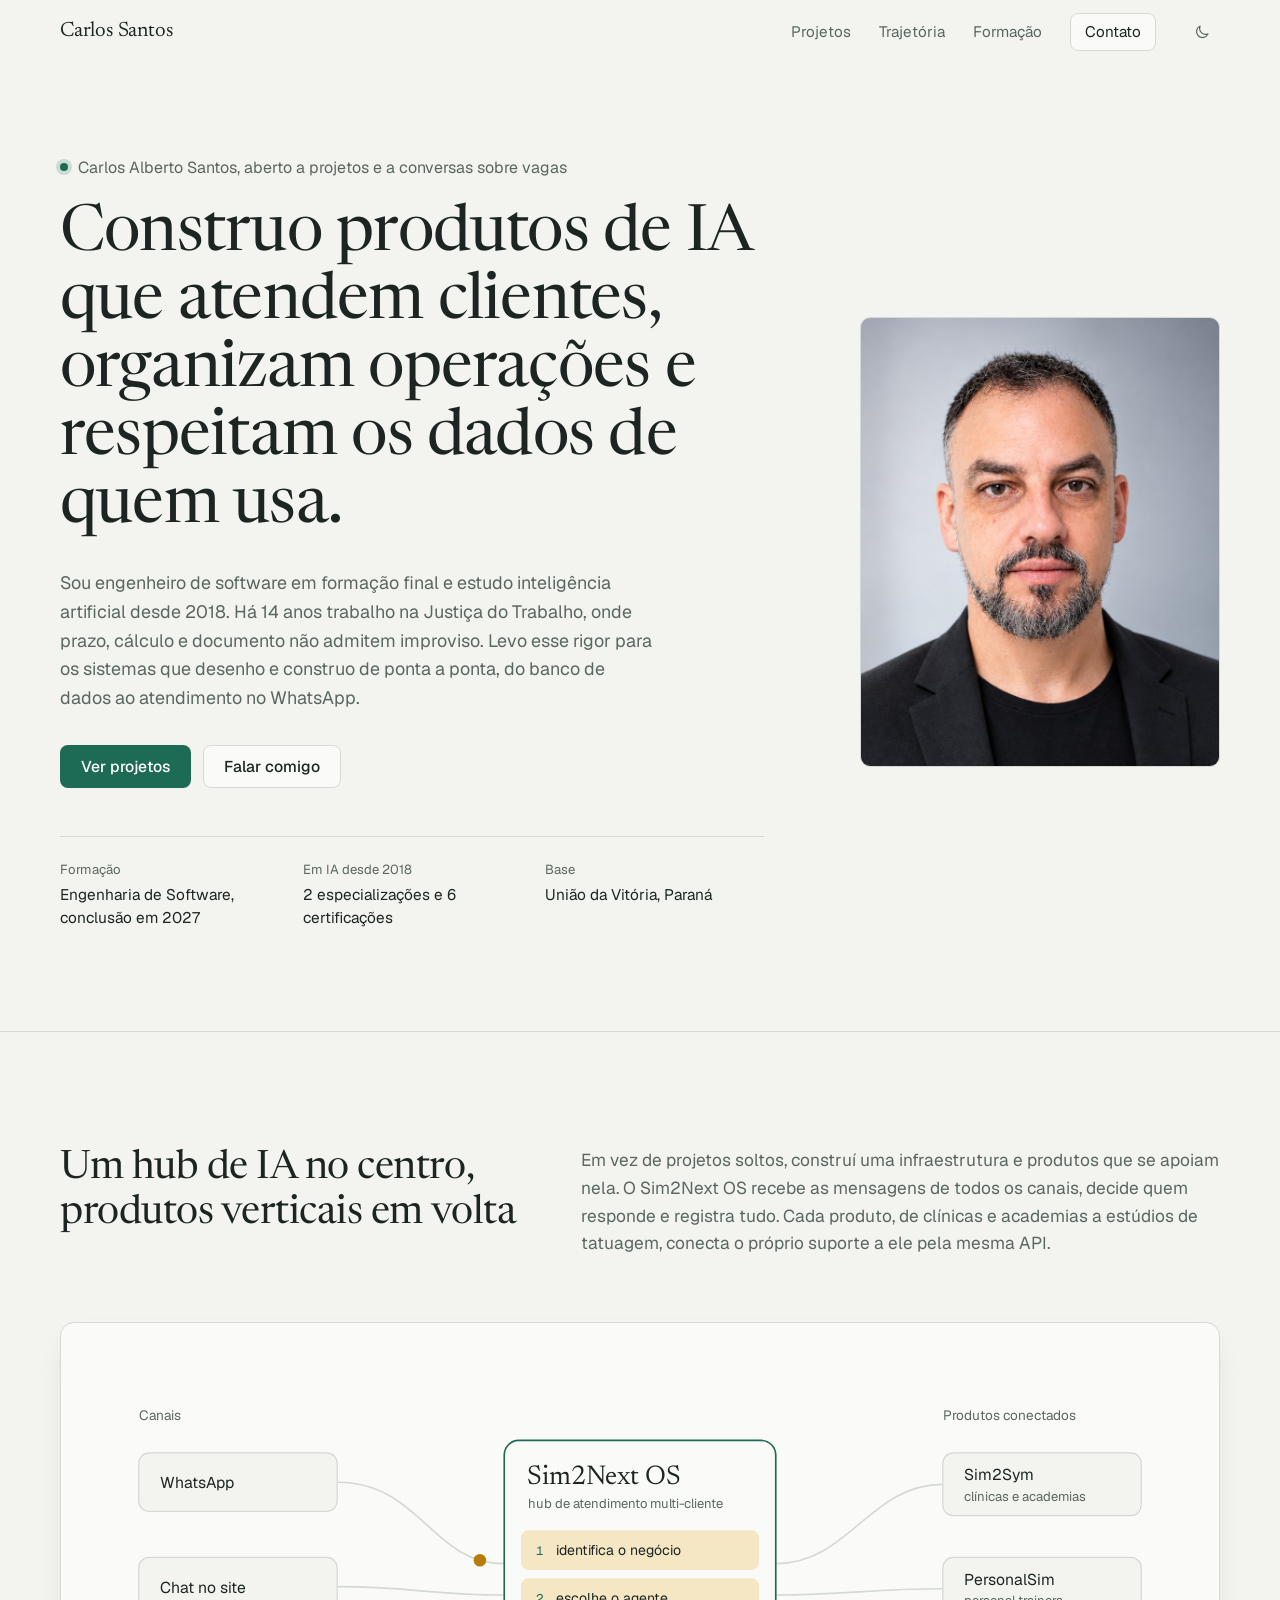
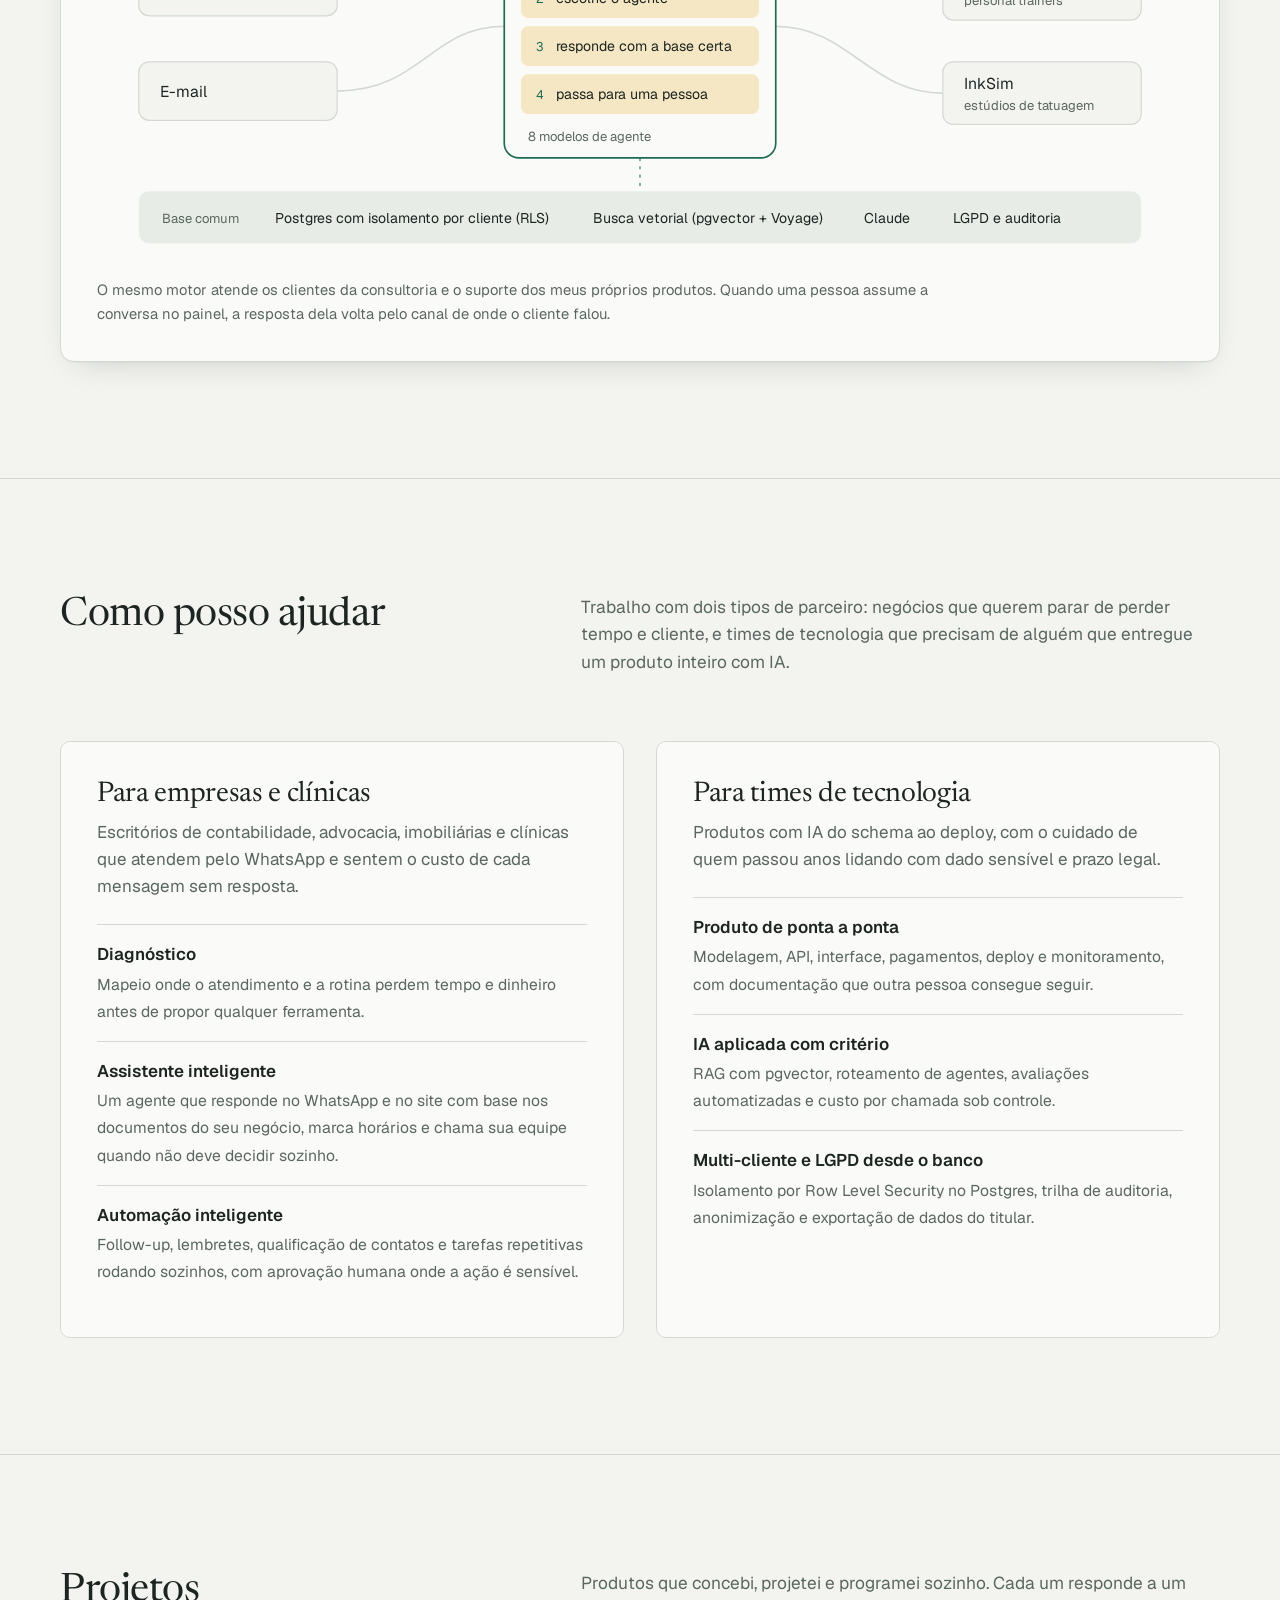
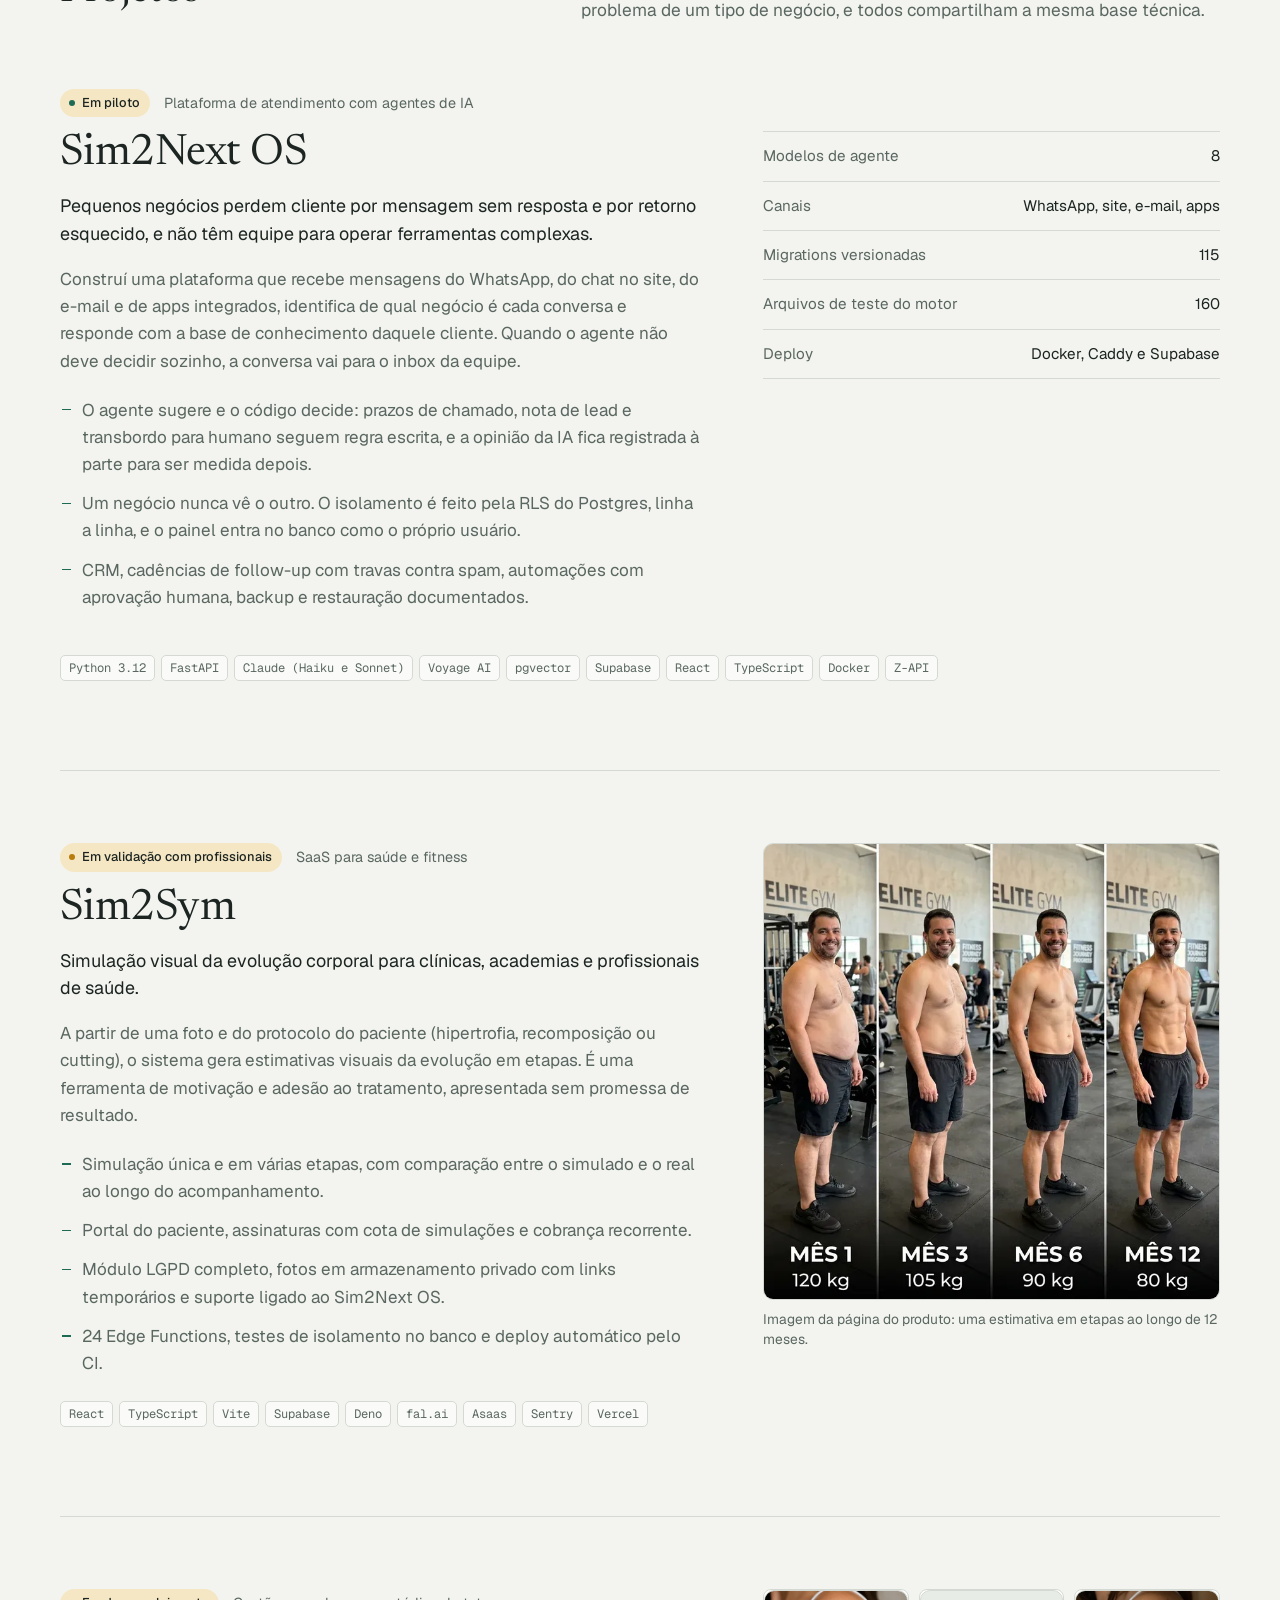
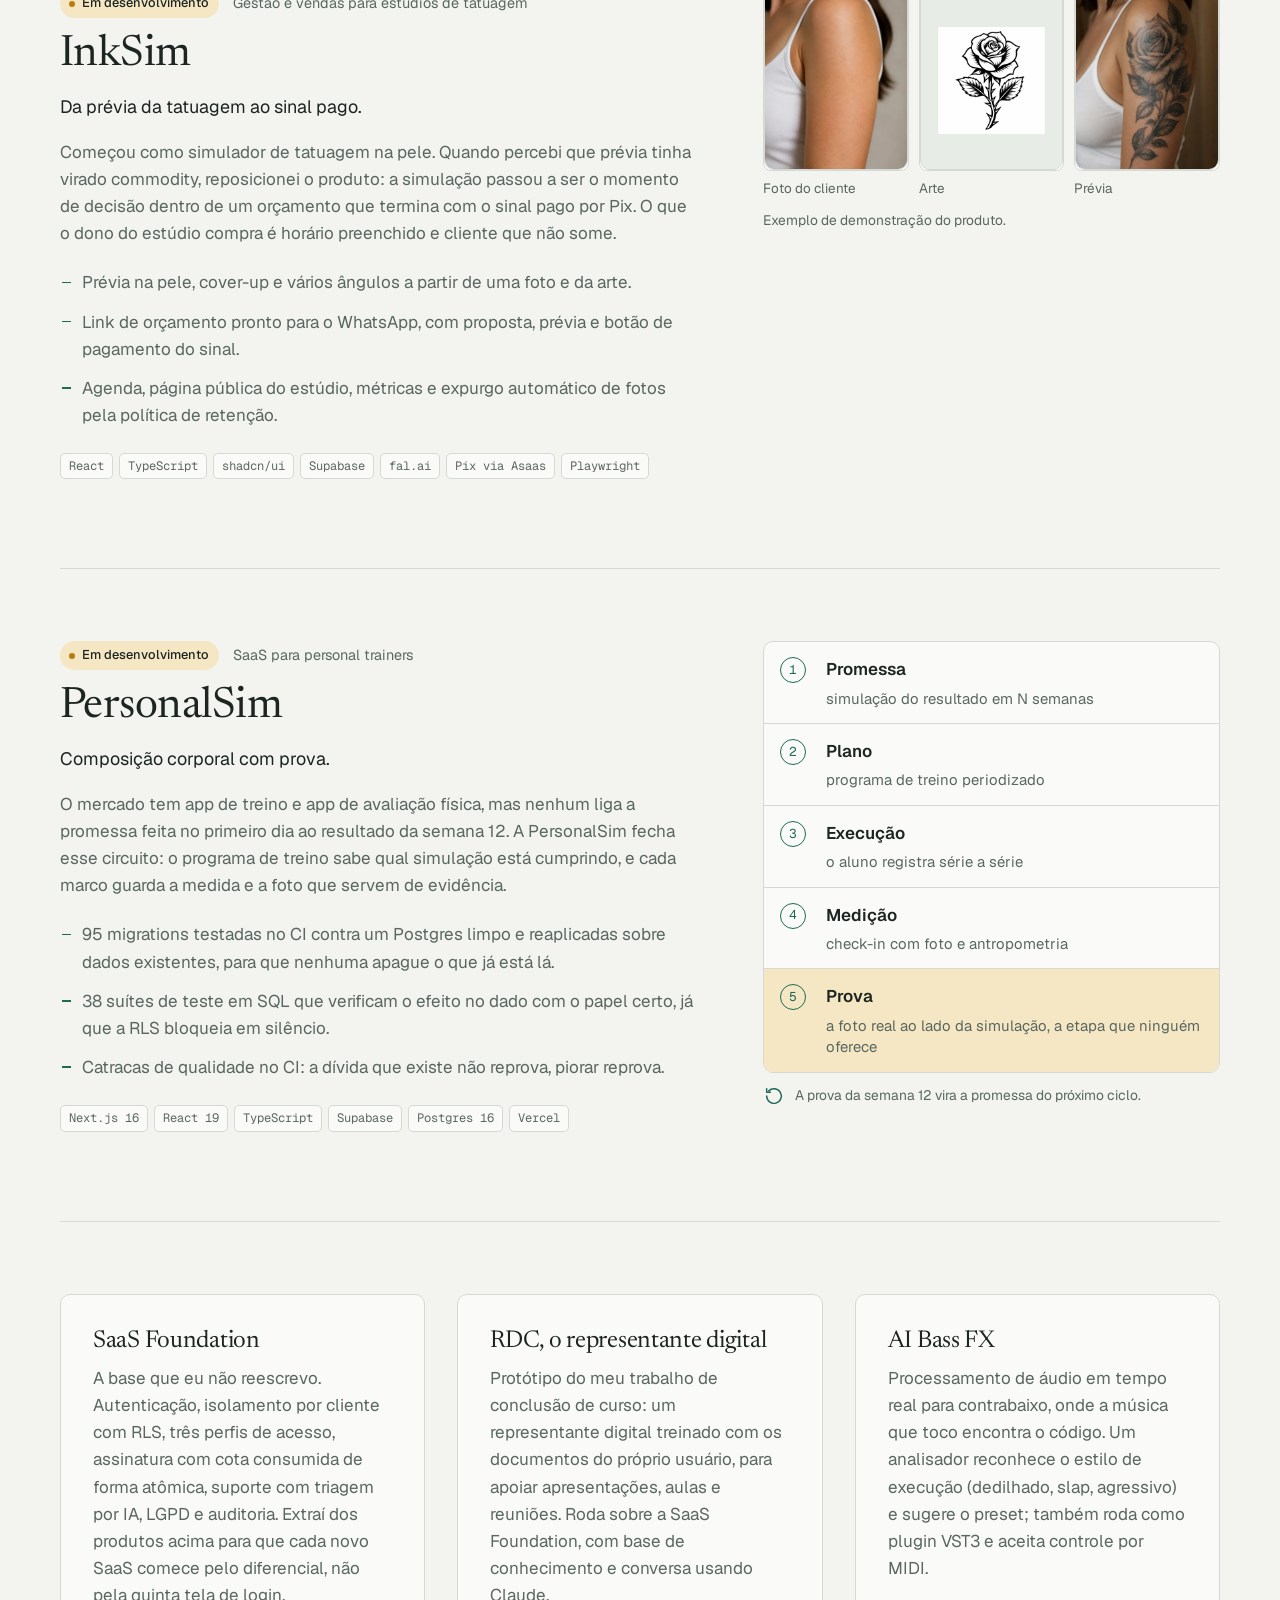
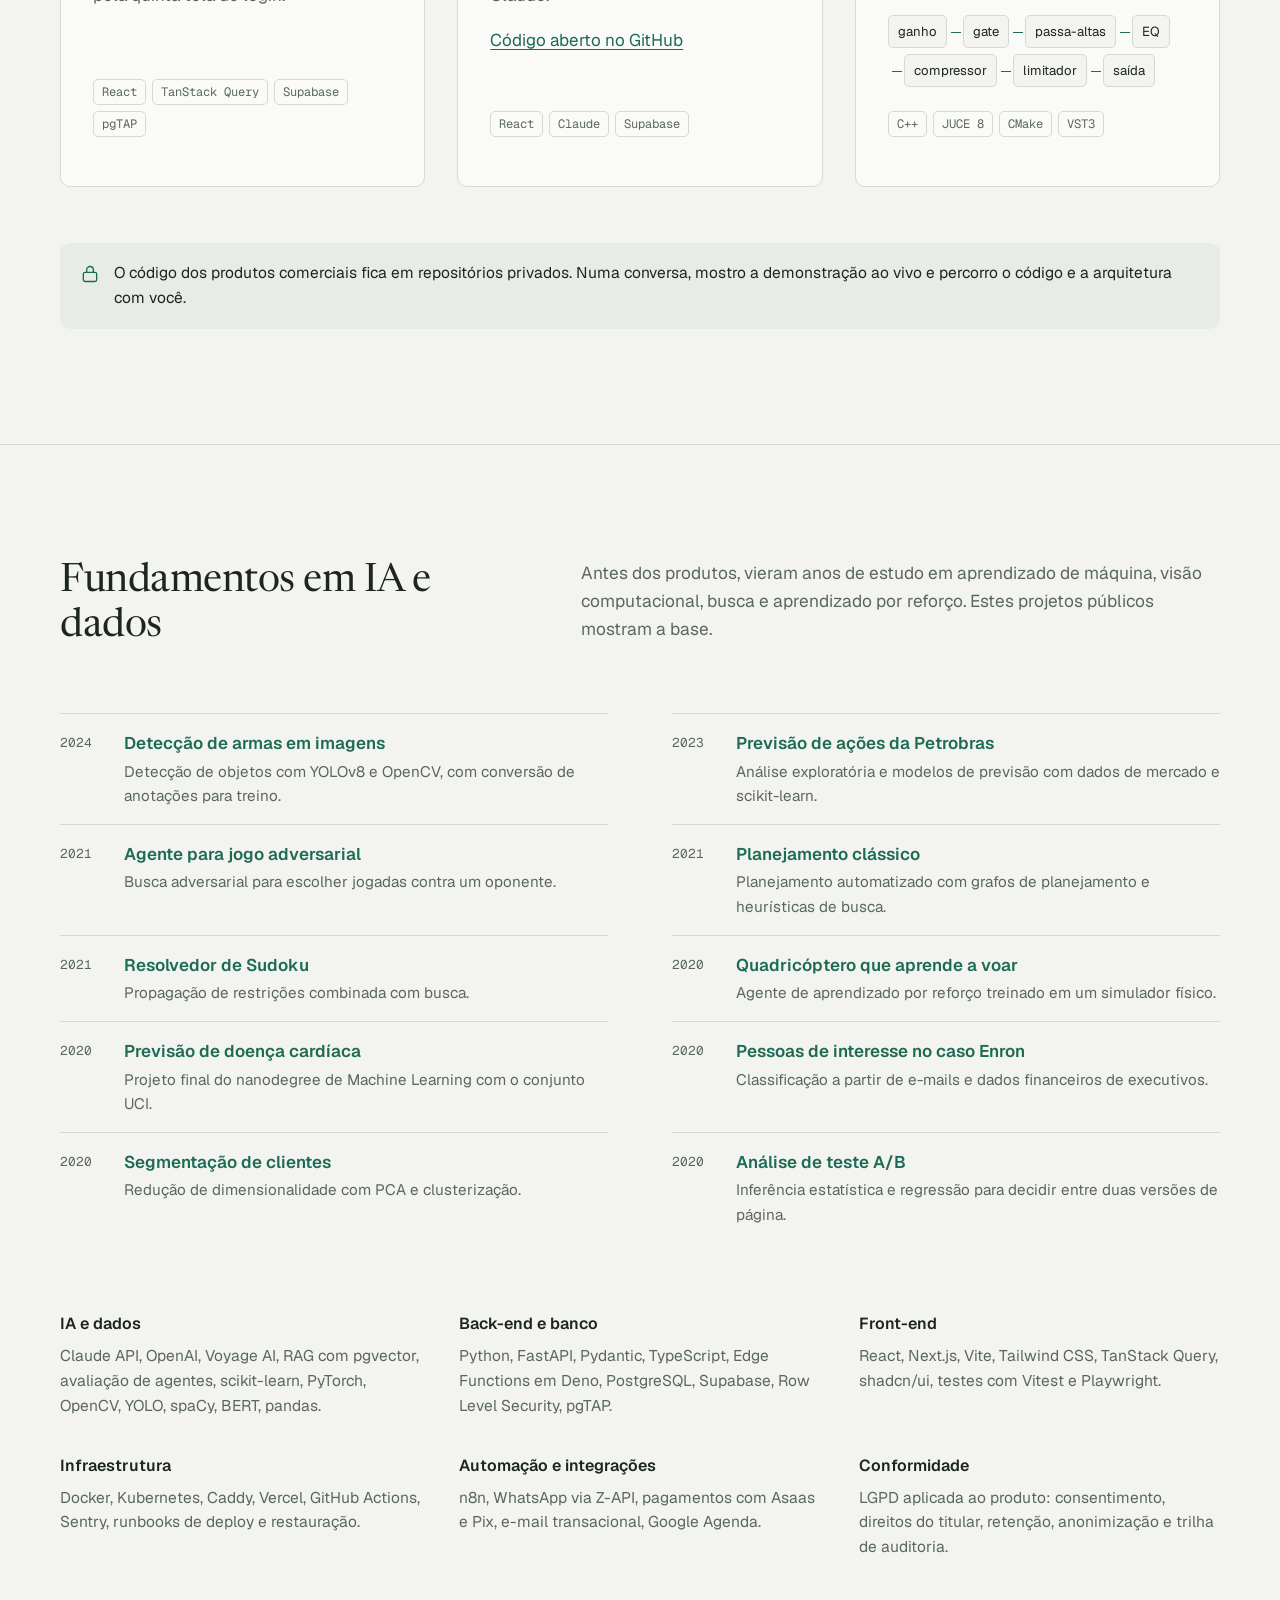
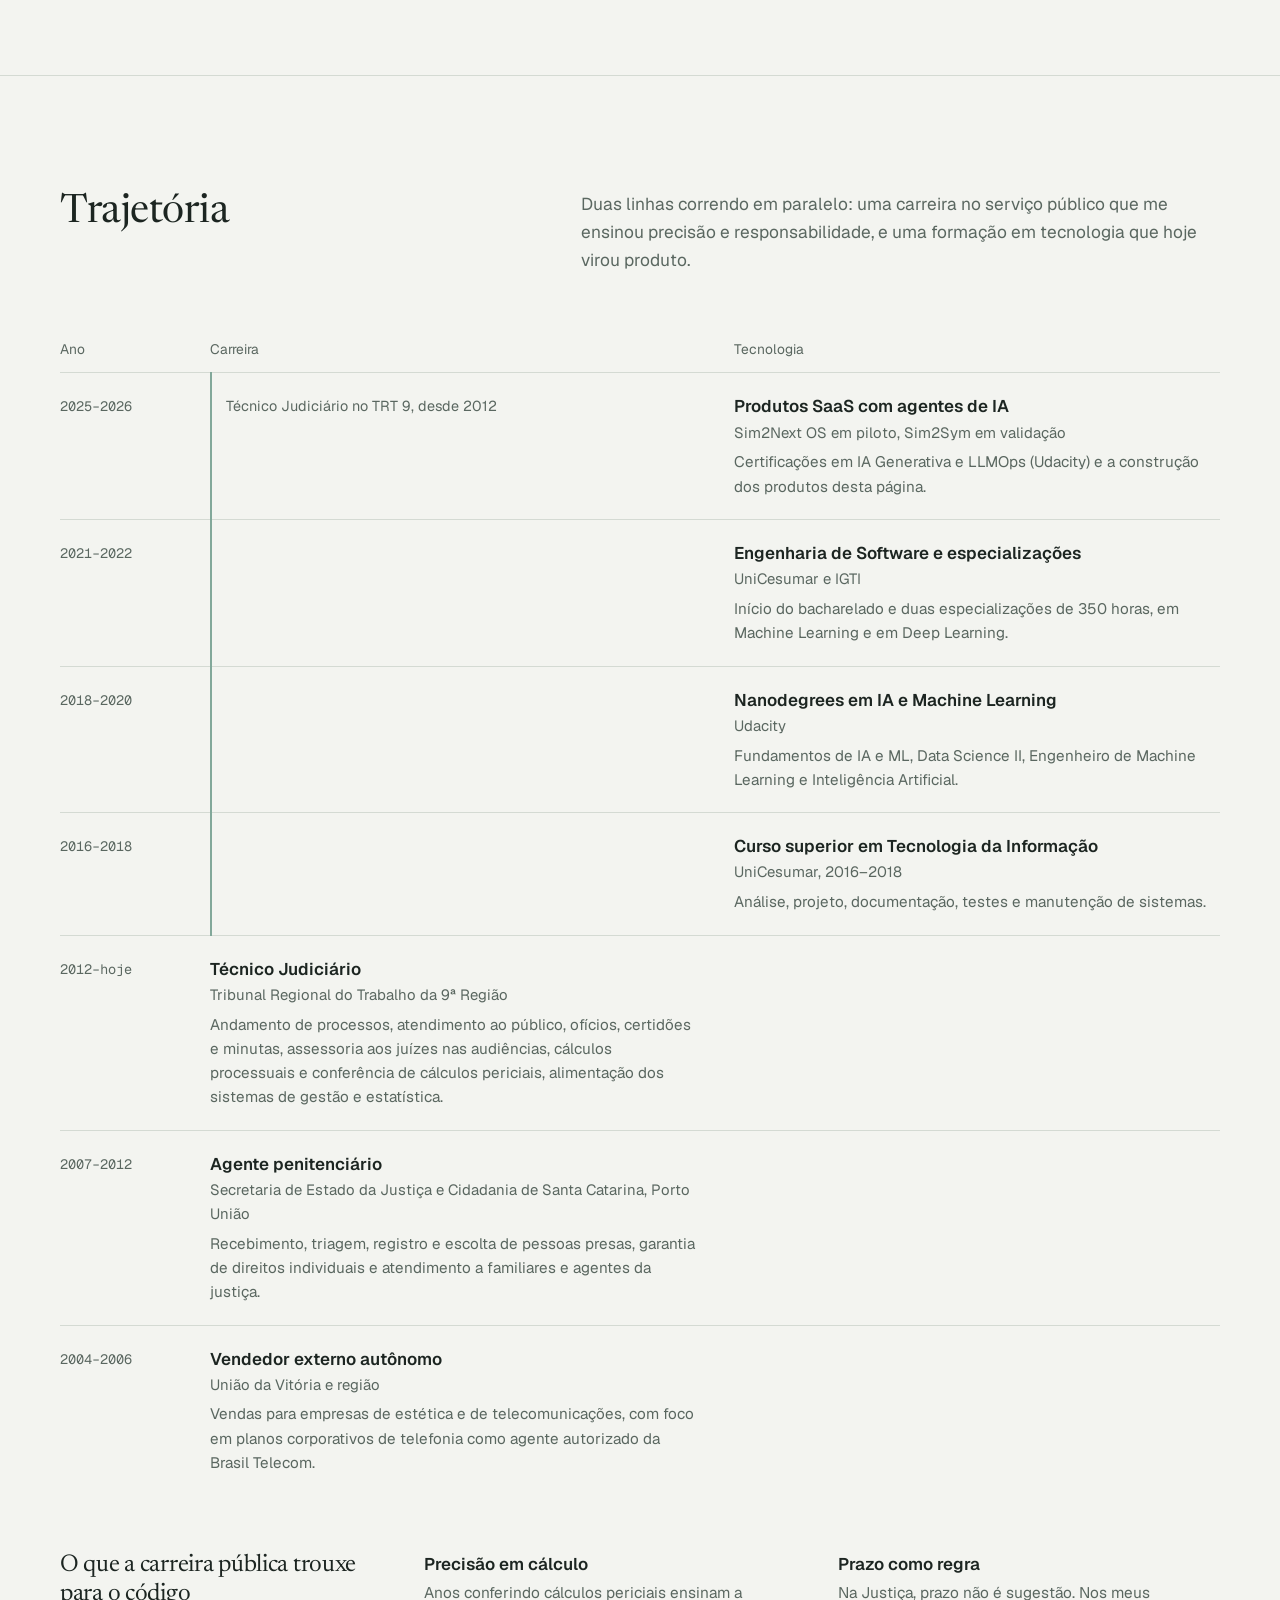
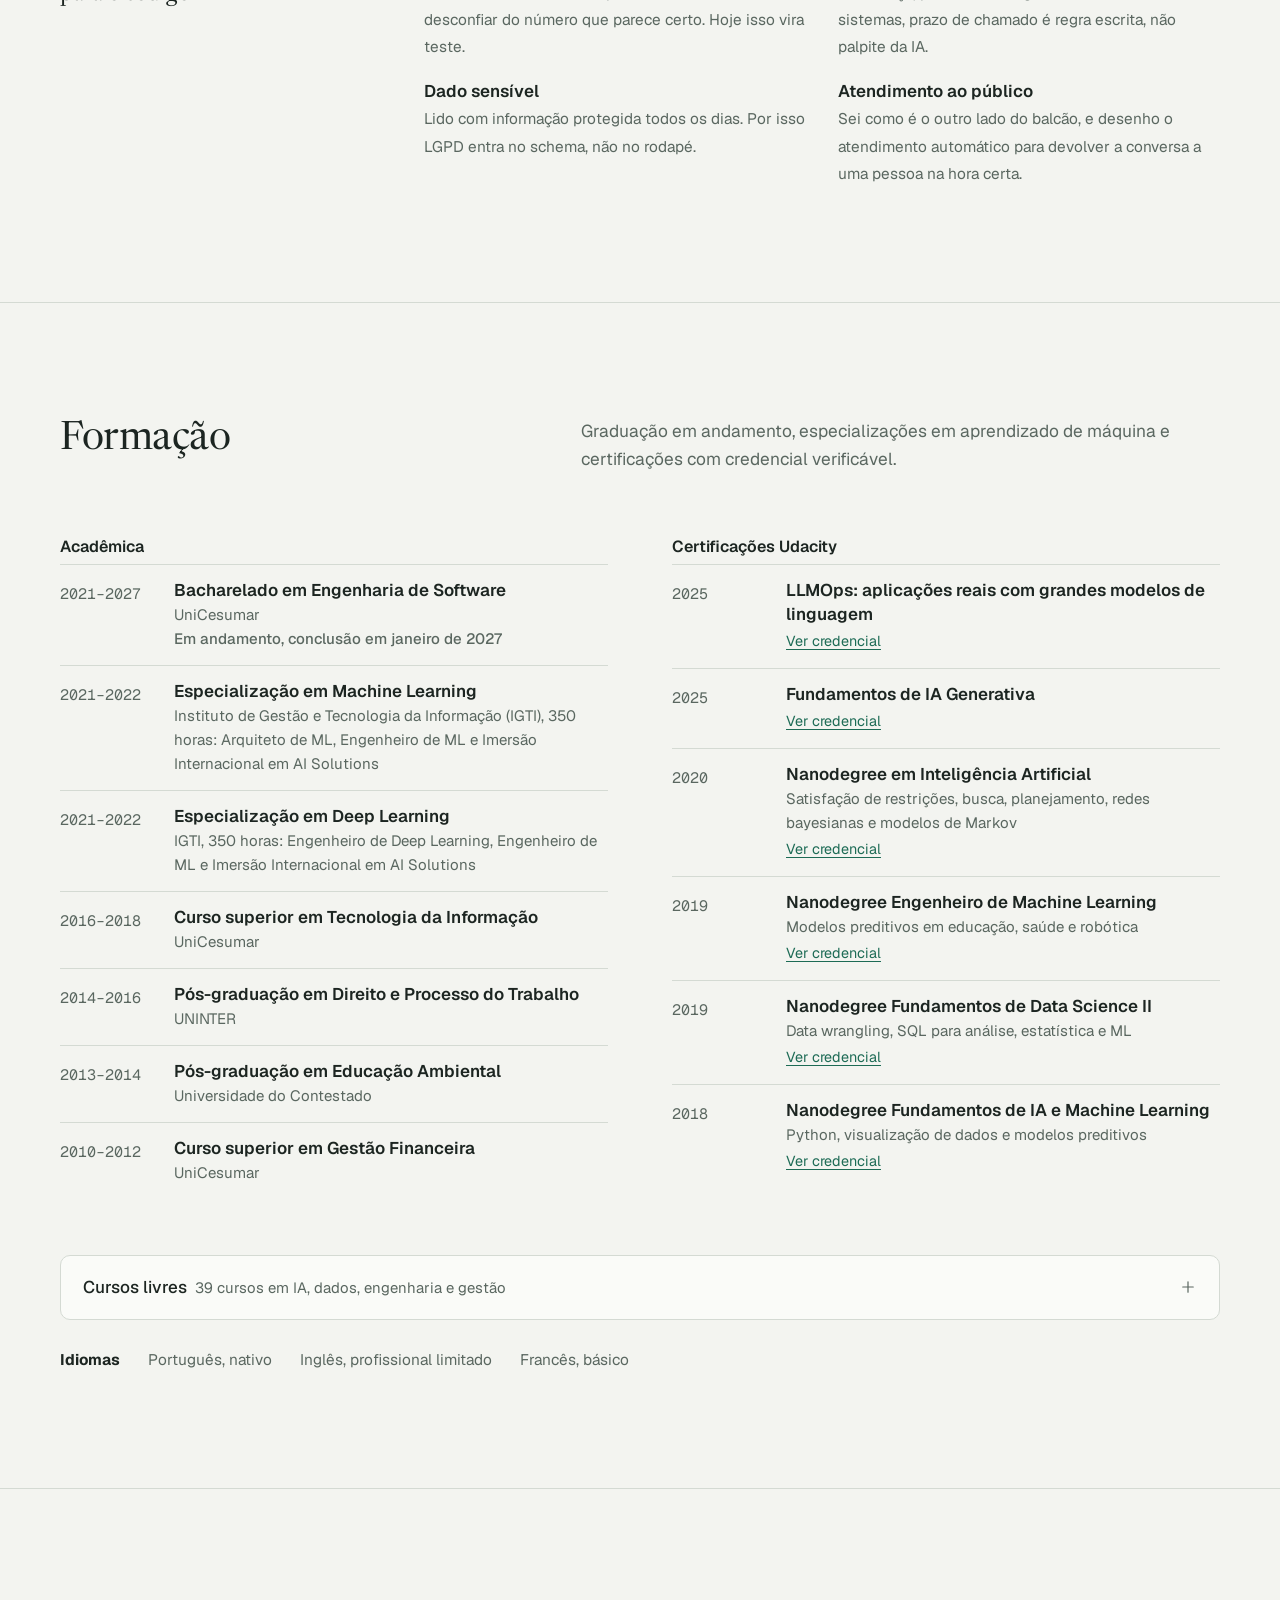
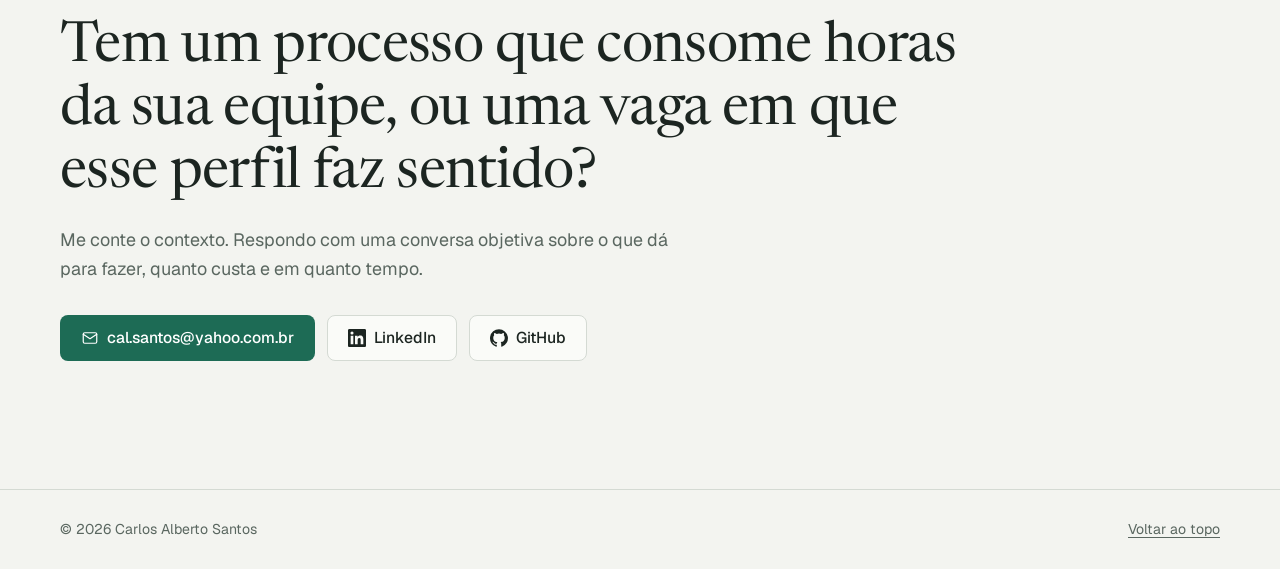
==== index.html @ 0da98d92 "Publica portfólio" ====
<!doctype html>
<html lang="pt-BR">
<head>
  <meta charset="utf-8">
  <meta name="viewport" content="width=device-width, initial-scale=1">
  <title>Carlos Santos · Engenharia de software e IA aplicada</title>
  <meta name="description" content="Carlos Alberto Santos constrói produtos de software com IA: agentes de atendimento no WhatsApp, SaaS multi-tenant e automação para pequenos e médios negócios.">
  <meta name="author" content="Carlos Alberto Santos">
  <meta name="theme-color" content="#f3f4f0" media="(prefers-color-scheme: light)">
  <meta name="theme-color" content="#111714" media="(prefers-color-scheme: dark)">

  <meta property="og:type" content="profile">
  <meta property="og:locale" content="pt_BR">
  <meta property="og:title" content="Carlos Santos · Engenharia de software e IA aplicada">
  <meta property="og:description" content="Produtos de IA que atendem clientes, organizam operações e respeitam os dados de quem usa.">
  <meta property="og:url" content="https://carl-santos.github.io/">
  <meta property="og:image" content="https://carl-santos.github.io/assets/og.png">
  <link rel="canonical" href="https://carl-santos.github.io/">
  <meta name="twitter:card" content="summary_large_image">

  <link rel="icon" href="assets/favicon.svg" type="image/svg+xml">
  <link rel="preload" href="assets/fonts/newsreader.woff2" as="font" type="font/woff2" crossorigin>
  <link rel="preload" href="assets/fonts/geist.woff2" as="font" type="font/woff2" crossorigin>
  <link rel="stylesheet" href="assets/site.css">

  <script>
    // Aplica o tema salvo antes da pintura, para não piscar.
    try { var t = localStorage.getItem("tema"); if (t === "light" || t === "dark") document.documentElement.setAttribute("data-theme", t); } catch (e) {}
  </script>

  <script type="application/ld+json">
  {
    "@context": "https://schema.org",
    "@type": "Person",
    "name": "Carlos Alberto Santos",
    "jobTitle": "Engenheiro de software e IA",
    "address": { "@type": "PostalAddress", "addressLocality": "União da Vitória", "addressRegion": "PR", "addressCountry": "BR" },
    "email": "mailto:cal.santos@yahoo.com.br",
    "sameAs": ["https://www.linkedin.com/in/carl-alberto", "https://github.com/carl-santos"],
    "knowsAbout": ["Inteligência artificial", "Machine Learning", "Agentes de IA", "RAG", "Engenharia de software", "SaaS multi-tenant", "LGPD"]
  }
  </script>
</head>
<body>
  <a class="skip" href="#conteudo">Pular para o conteúdo</a>

  <header class="site-header" id="topo">
    <div class="wrap">
      <a class="wordmark" href="#topo">Carlos Santos</a>
      <nav class="nav" aria-label="Seções">
        <a class="nav-link" href="#projetos">Projetos</a>
        <a class="nav-link" href="#trajetoria">Trajetória</a>
        <a class="nav-link" href="#formacao">Formação</a>
        <a class="nav-cta" href="#contato">Contato</a>
        <button class="theme-toggle" type="button" aria-label="Alternar tema claro e escuro">
          <svg class="icon-moon" viewBox="0 0 24 24" fill="none" stroke="currentColor" stroke-width="1.6" stroke-linecap="round" stroke-linejoin="round" aria-hidden="true"><path d="M20 14.5A8 8 0 0 1 9.5 4a8 8 0 1 0 10.5 10.5Z"/></svg>
          <svg class="icon-sun" viewBox="0 0 24 24" fill="none" stroke="currentColor" stroke-width="1.6" stroke-linecap="round" aria-hidden="true"><circle cx="12" cy="12" r="4"/><path d="M12 2v2M12 20v2M4.9 4.9l1.4 1.4M17.7 17.7l1.4 1.4M2 12h2M20 12h2M4.9 19.1l1.4-1.4M17.7 6.3l1.4-1.4"/></svg>
        </button>
      </nav>
    </div>
  </header>

  <main id="conteudo">

    <!-- Abertura -->
    <section class="hero" aria-labelledby="titulo">
      <div class="wrap hero-grid">
        <div class="hero-intro">
          <p class="hero-name reveal"><span class="status-dot" aria-hidden="true"></span>Carlos Alberto Santos, aberto a projetos e a conversas sobre vagas</p>
          <h1 id="titulo" class="reveal">Construo produtos de IA que atendem clientes, organizam operações e respeitam os dados de quem usa.</h1>
          <p class="hero-lede reveal">Sou engenheiro de software em formação final e estudo inteligência artificial desde 2018. Há 14 anos trabalho na Justiça do Trabalho, onde prazo, cálculo e documento não admitem improviso. Levo esse rigor para os sistemas que desenho e construo de ponta a ponta, do banco de dados ao atendimento no WhatsApp.</p>
          <div class="hero-actions reveal">
            <a class="btn btn-primary" href="#projetos">Ver projetos</a>
            <a class="btn btn-ghost" href="#contato">Falar comigo</a>
          </div>
          <dl class="hero-facts reveal">
            <div><dt>Formação</dt><dd>Engenharia de Software, conclusão em 2027</dd></div>
            <div><dt>Em IA desde 2018</dt><dd>2 especializações e 6 certificações</dd></div>
            <div><dt>Base</dt><dd>União da Vitória, Paraná</dd></div>
          </dl>
        </div>

        <div class="hero-portrait reveal">
          <!-- Para usar sua foto: salve como assets/foto.jpg (retrato 4:5, ao menos 800×1000). -->
          <div class="portrait" id="retrato">
            <img src="assets/foto.jpg" alt="Foto de Carlos Alberto Santos" width="800" height="1000" decoding="async">
            <span class="portrait-fallback" aria-hidden="true">CS</span>
          </div>
        </div>
      </div>
    </section>

    <!-- Ecossistema -->
    <section class="section" aria-labelledby="eco-titulo">
      <div class="wrap">
        <div class="section-head">
          <h2 id="eco-titulo">Um hub de IA no centro, produtos verticais em volta</h2>
          <p>Em vez de projetos soltos, construí uma infraestrutura e produtos que se apoiam nela. O Sim2Next OS recebe as mensagens de todos os canais, decide quem responde e registra tudo. Cada produto, de clínicas e academias a estúdios de tatuagem, conecta o próprio suporte a ele pela mesma API.</p>
        </div>

        <div class="eco">
          <figure class="eco-figure">
            <!-- Versão larga -->
            <svg class="d-wide" id="eco-diagrama" viewBox="0 0 1040 480" role="img" aria-labelledby="eco-desc">
              <title id="eco-desc">Diagrama: WhatsApp, chat no site e e-mail enviam mensagens ao Sim2Next OS, que identifica o negócio, escolhe o agente, responde com a base de conhecimento e chama uma pessoa quando necessário. Os produtos Sim2Sym, PersonalSim e InkSim se conectam ao mesmo hub. Tudo roda sobre Postgres com isolamento por cliente, busca vetorial e modelos Claude.</title>

              <text class="dg-t-group" x="40" y="58">Canais</text>
              <text class="dg-t-group" x="810" y="58">Produtos conectados</text>

              <path id="p-wa" class="dg-line" d="M230 118 C 310 118, 320 196, 390 196"/>
              <path class="dg-line" d="M230 218 C 300 218, 320 226, 390 226"/>
              <path class="dg-line" d="M230 318 C 310 318, 320 256, 390 256"/>
              <path id="p-s2s" class="dg-line" d="M810 120 C 740 120, 720 196, 650 196"/>
              <path class="dg-line" d="M810 220 C 740 220, 720 226, 650 226"/>
              <path class="dg-line" d="M810 320 C 740 320, 720 256, 650 256"/>
              <path id="p-wa-back" d="M390 196 C 320 196, 310 118, 230 118" fill="none" stroke="none"/>
              <path id="p-s2s-back" d="M650 196 C 720 196, 740 120, 810 120" fill="none" stroke="none"/>
              <path class="dg-line-accent" d="M520 382 L520 414"/>

              <g>
                <rect class="dg-box" x="40" y="90" width="190" height="56" rx="10"/>
                <text class="dg-t" x="60" y="124">WhatsApp</text>
                <rect class="dg-box" x="40" y="190" width="190" height="56" rx="10"/>
                <text class="dg-t" x="60" y="224">Chat no site</text>
                <rect class="dg-box" x="40" y="290" width="190" height="56" rx="10"/>
                <text class="dg-t" x="60" y="324">E-mail</text>
              </g>

              <g>
                <rect class="dg-hub" x="390" y="78" width="260" height="304" rx="14"/>
                <text class="dg-t-hub" x="412" y="120">Sim2Next OS</text>
                <text class="dg-t-sm" x="413" y="143">hub de atendimento multi-cliente</text>
                <rect class="dg-step" data-step="1" x="406" y="164" width="228" height="38" rx="7"/>
                <text class="dg-num" x="420" y="188">1</text><text class="dg-t-step" x="440" y="188">identifica o negócio</text>
                <rect class="dg-step" data-step="2" x="406" y="210" width="228" height="38" rx="7"/>
                <text class="dg-num" x="420" y="234">2</text><text class="dg-t-step" x="440" y="234">escolhe o agente</text>
                <rect class="dg-step" data-step="3" x="406" y="256" width="228" height="38" rx="7"/>
                <text class="dg-num" x="420" y="280">3</text><text class="dg-t-step" x="440" y="280">responde com a base certa</text>
                <rect class="dg-step" data-step="4" x="406" y="302" width="228" height="38" rx="7"/>
                <text class="dg-num" x="420" y="326">4</text><text class="dg-t-step" x="440" y="326">passa para uma pessoa</text>
                <text class="dg-t-sm" x="413" y="366">8 modelos de agente</text>
              </g>

              <g>
                <rect class="dg-box" x="810" y="90" width="190" height="60" rx="10"/>
                <text class="dg-t" x="830" y="116">Sim2Sym</text>
                <text class="dg-t-sm" x="830" y="136">clínicas e academias</text>
                <rect class="dg-box" x="810" y="190" width="190" height="60" rx="10"/>
                <text class="dg-t" x="830" y="216">PersonalSim</text>
                <text class="dg-t-sm" x="830" y="236">personal trainers</text>
                <rect class="dg-box" x="810" y="290" width="190" height="60" rx="10"/>
                <text class="dg-t" x="830" y="316">InkSim</text>
                <text class="dg-t-sm" x="830" y="336">estúdios de tatuagem</text>
              </g>

              <g>
                <rect class="dg-base" x="40" y="414" width="960" height="50" rx="10"/>
                <text class="dg-t-sm" x="62" y="444">Base comum</text>
                <text class="dg-t-step" x="170" y="444">Postgres com isolamento por cliente (RLS)</text>
                <text class="dg-t-step" x="475" y="444">Busca vetorial (pgvector + Voyage)</text>
                <text class="dg-t-step" x="735" y="444">Claude</text>
                <text class="dg-t-step" x="820" y="444">LGPD e auditoria</text>
              </g>

              <circle class="dg-pulse" id="pulse-in" r="6"><animateMotion id="m-in" dur="1.1s" begin="indefinite" fill="freeze" calcMode="spline" keyTimes="0;1" keySplines="0.4 0 0.2 1"><mpath href="#p-wa"/></animateMotion></circle>
              <circle class="dg-pulse" id="pulse-out" r="6"><animateMotion id="m-out" dur="1.1s" begin="indefinite" fill="freeze" calcMode="spline" keyTimes="0;1" keySplines="0.4 0 0.2 1"><mpath href="#p-wa-back"/></animateMotion></circle>
              <circle class="dg-pulse" id="pulse-app" r="6"><animateMotion id="m-app" dur="1.1s" begin="indefinite" fill="freeze" calcMode="spline" keyTimes="0;1" keySplines="0.4 0 0.2 1"><mpath href="#p-s2s"/></animateMotion></circle>
            </svg>

            <!-- Versão estreita -->
            <svg class="d-narrow" viewBox="0 0 360 690" role="img" aria-label="Diagrama: canais no alto, o Sim2Next OS no meio com quatro etapas de atendimento, produtos conectados abaixo e a base comum no fim.">
              <text class="dg-t-group" x="12" y="24">Canais</text>
              <rect class="dg-box" x="12" y="36" width="108" height="46" rx="9"/><text class="dg-t" x="66" y="64" text-anchor="middle">WhatsApp</text>
              <rect class="dg-box" x="126" y="36" width="108" height="46" rx="9"/><text class="dg-t" x="180" y="64" text-anchor="middle">Chat</text>
              <rect class="dg-box" x="240" y="36" width="108" height="46" rx="9"/><text class="dg-t" x="294" y="64" text-anchor="middle">E-mail</text>
              <path class="dg-line" d="M66 82 C 66 104, 150 104, 150 126"/>
              <path class="dg-line" d="M180 82 L180 126"/>
              <path class="dg-line" d="M294 82 C 294 104, 210 104, 210 126"/>

              <rect class="dg-hub" x="12" y="126" width="336" height="276" rx="14"/>
              <text class="dg-t-hub" x="32" y="166">Sim2Next OS</text>
              <text class="dg-t-sm" x="33" y="188">hub de atendimento multi-cliente</text>
              <rect class="dg-step is-on" x="28" y="206" width="304" height="38" rx="7"/><text class="dg-num" x="44" y="230">1</text><text class="dg-t-step" x="64" y="230">identifica o negócio</text>
              <rect class="dg-step" x="28" y="252" width="304" height="38" rx="7"/><text class="dg-num" x="44" y="276">2</text><text class="dg-t-step" x="64" y="276">escolhe o agente</text>
              <rect class="dg-step" x="28" y="298" width="304" height="38" rx="7"/><text class="dg-num" x="44" y="322">3</text><text class="dg-t-step" x="64" y="322">responde com a base certa</text>
              <rect class="dg-step" x="28" y="344" width="304" height="38" rx="7"/><text class="dg-num" x="44" y="368">4</text><text class="dg-t-step" x="64" y="368">passa para uma pessoa</text>

              <path class="dg-line" d="M150 402 C 150 424, 66 424, 66 446"/>
              <path class="dg-line" d="M180 402 L180 446"/>
              <path class="dg-line" d="M210 402 C 210 424, 294 424, 294 446"/>
              <text class="dg-t-group" x="12" y="440" visibility="hidden">Produtos</text>
              <rect class="dg-box" x="12" y="446" width="108" height="58" rx="9"/><text class="dg-t" x="66" y="471" text-anchor="middle">Sim2Sym</text><text class="dg-t-sm" x="66" y="490" text-anchor="middle">clínicas</text>
              <rect class="dg-box" x="126" y="446" width="108" height="58" rx="9"/><text class="dg-t" x="180" y="471" text-anchor="middle">PersonalSim</text><text class="dg-t-sm" x="180" y="490" text-anchor="middle">personal</text>
              <rect class="dg-box" x="240" y="446" width="108" height="58" rx="9"/><text class="dg-t" x="294" y="471" text-anchor="middle">InkSim</text><text class="dg-t-sm" x="294" y="490" text-anchor="middle">tatuagem</text>

              <path class="dg-line-accent" d="M180 504 L180 540"/>
              <rect class="dg-base" x="12" y="540" width="336" height="140" rx="10"/>
              <text class="dg-t-sm" x="30" y="568">Base comum</text>
              <text class="dg-t-step" x="30" y="596">Postgres com isolamento por cliente</text>
              <text class="dg-t-step" x="30" y="620">Busca vetorial (pgvector + Voyage)</text>
              <text class="dg-t-step" x="30" y="644">Claude</text>
              <text class="dg-t-step" x="30" y="668">LGPD e auditoria</text>
            </svg>

            <figcaption>O mesmo motor atende os clientes da consultoria e o suporte dos meus próprios produtos. Quando uma pessoa assume a conversa no painel, a resposta dela volta pelo canal de onde o cliente falou.</figcaption>
          </figure>
        </div>
      </div>
    </section>

    <!-- Serviços -->
    <section class="section" aria-labelledby="ajuda-titulo">
      <div class="wrap">
        <div class="section-head">
          <h2 id="ajuda-titulo">Como posso ajudar</h2>
          <p>Trabalho com dois tipos de parceiro: negócios que querem parar de perder tempo e cliente, e times de tecnologia que precisam de alguém que entregue um produto inteiro com IA.</p>
        </div>

        <div class="offer">
          <div class="offer-col">
            <h3>Para empresas e clínicas</h3>
            <p>Escritórios de contabilidade, advocacia, imobiliárias e clínicas que atendem pelo WhatsApp e sentem o custo de cada mensagem sem resposta.</p>
            <ul class="offer-list">
              <li><strong>Diagnóstico</strong><span>Mapeio onde o atendimento e a rotina perdem tempo e dinheiro antes de propor qualquer ferramenta.</span></li>
              <li><strong>Assistente inteligente</strong><span>Um agente que responde no WhatsApp e no site com base nos documentos do seu negócio, marca horários e chama sua equipe quando não deve decidir sozinho.</span></li>
              <li><strong>Automação inteligente</strong><span>Follow-up, lembretes, qualificação de contatos e tarefas repetitivas rodando sozinhos, com aprovação humana onde a ação é sensível.</span></li>
            </ul>
          </div>
          <div class="offer-col">
            <h3>Para times de tecnologia</h3>
            <p>Produtos com IA do schema ao deploy, com o cuidado de quem passou anos lidando com dado sensível e prazo legal.</p>
            <ul class="offer-list">
              <li><strong>Produto de ponta a ponta</strong><span>Modelagem, API, interface, pagamentos, deploy e monitoramento, com documentação que outra pessoa consegue seguir.</span></li>
              <li><strong>IA aplicada com critério</strong><span>RAG com pgvector, roteamento de agentes, avaliações automatizadas e custo por chamada sob controle.</span></li>
              <li><strong>Multi-cliente e LGPD desde o banco</strong><span>Isolamento por Row Level Security no Postgres, trilha de auditoria, anonimização e exportação de dados do titular.</span></li>
            </ul>
          </div>
        </div>
      </div>
    </section>

    <!-- Projetos -->
    <section class="section" id="projetos" aria-labelledby="proj-titulo">
      <div class="wrap">
        <div class="section-head">
          <h2 id="proj-titulo">Projetos</h2>
          <p>Produtos que concebi, projetei e programei sozinho. Cada um responde a um problema de um tipo de negócio, e todos compartilham a mesma base técnica.</p>
        </div>

        <!-- Sim2Next OS -->
        <article class="project project-full" aria-labelledby="p-simos">
          <div>
            <div class="project-top">
              <span class="badge badge-live">Em piloto</span>
              <span class="project-kind">Plataforma de atendimento com agentes de IA</span>
            </div>
            <div class="simos-cols">
              <div>
                <h3 id="p-simos">Sim2Next OS</h3>
                <p class="project-lede">Pequenos negócios perdem cliente por mensagem sem resposta e por retorno esquecido, e não têm equipe para operar ferramentas complexas.</p>
                <div class="project-body">
                  <p>Construí uma plataforma que recebe mensagens do WhatsApp, do chat no site, do e-mail e de apps integrados, identifica de qual negócio é cada conversa e responde com a base de conhecimento daquele cliente. Quando o agente não deve decidir sozinho, a conversa vai para o inbox da equipe.</p>
                  <ul class="highlights">
                    <li>O agente sugere e o código decide: prazos de chamado, nota de lead e transbordo para humano seguem regra escrita, e a opinião da IA fica registrada à parte para ser medida depois.</li>
                    <li>Um negócio nunca vê o outro. O isolamento é feito pela RLS do Postgres, linha a linha, e o painel entra no banco como o próprio usuário.</li>
                    <li>CRM, cadências de follow-up com travas contra spam, automações com aprovação humana, backup e restauração documentados.</li>
                  </ul>
                </div>
              </div>
              <dl class="facts-mini">
                <div><dt>Modelos de agente</dt><dd>8</dd></div>
                <div><dt>Canais</dt><dd>WhatsApp, site, e-mail, apps</dd></div>
                <div><dt>Migrations versionadas</dt><dd>115</dd></div>
                <div><dt>Arquivos de teste do motor</dt><dd>160</dd></div>
                <div><dt>Deploy</dt><dd>Docker, Caddy e Supabase</dd></div>
              </dl>
            </div>
            <ul class="stack" aria-label="Tecnologias">
              <li>Python 3.12</li><li>FastAPI</li><li>Claude (Haiku e Sonnet)</li><li>Voyage AI</li><li>pgvector</li><li>Supabase</li><li>React</li><li>TypeScript</li><li>Docker</li><li>Z-API</li>
            </ul>
          </div>
        </article>

        <!-- Sim2Sym -->
        <article class="project" aria-labelledby="p-sim2sym">
          <div>
            <div class="project-top">
              <span class="badge">Em validação com profissionais</span>
              <span class="project-kind">SaaS para saúde e fitness</span>
            </div>
            <h3 id="p-sim2sym">Sim2Sym</h3>
            <p class="project-lede">Simulação visual da evolução corporal para clínicas, academias e profissionais de saúde.</p>
            <div class="project-body">
              <p>A partir de uma foto e do protocolo do paciente (hipertrofia, recomposição ou cutting), o sistema gera estimativas visuais da evolução em etapas. É uma ferramenta de motivação e adesão ao tratamento, apresentada sem promessa de resultado.</p>
              <ul class="highlights">
                <li>Simulação única e em várias etapas, com comparação entre o simulado e o real ao longo do acompanhamento.</li>
                <li>Portal do paciente, assinaturas com cota de simulações e cobrança recorrente.</li>
                <li>Módulo LGPD completo, fotos em armazenamento privado com links temporários e suporte ligado ao Sim2Next OS.</li>
                <li>24 Edge Functions, testes de isolamento no banco e deploy automático pelo CI.</li>
              </ul>
            </div>
            <ul class="stack" aria-label="Tecnologias">
              <li>React</li><li>TypeScript</li><li>Vite</li><li>Supabase</li><li>Deno</li><li>fal.ai</li><li>Asaas</li><li>Sentry</li><li>Vercel</li>
            </ul>
          </div>
          <figure class="project-media">
            <img src="assets/img/sim2sym-etapas.webp" alt="Sequência de quatro fotos do mesmo homem em uma academia, marcadas mês 1, 3, 6 e 12, com o peso diminuindo de 120 para 80 quilos." width="720" height="720" loading="lazy" decoding="async">
            <figcaption>Imagem da página do produto: uma estimativa em etapas ao longo de 12 meses.</figcaption>
          </figure>
        </article>

        <!-- InkSim -->
        <article class="project" aria-labelledby="p-inksim">
          <div>
            <div class="project-top">
              <span class="badge">Em desenvolvimento</span>
              <span class="project-kind">Gestão e vendas para estúdios de tatuagem</span>
            </div>
            <h3 id="p-inksim">InkSim</h3>
            <p class="project-lede">Da prévia da tatuagem ao sinal pago.</p>
            <div class="project-body">
              <p>Começou como simulador de tatuagem na pele. Quando percebi que prévia tinha virado commodity, reposicionei o produto: a simulação passou a ser o momento de decisão dentro de um orçamento que termina com o sinal pago por Pix. O que o dono do estúdio compra é horário preenchido e cliente que não some.</p>
              <ul class="highlights">
                <li>Prévia na pele, cover-up e vários ângulos a partir de uma foto e da arte.</li>
                <li>Link de orçamento pronto para o WhatsApp, com proposta, prévia e botão de pagamento do sinal.</li>
                <li>Agenda, página pública do estúdio, métricas e expurgo automático de fotos pela política de retenção.</li>
              </ul>
            </div>
            <ul class="stack" aria-label="Tecnologias">
              <li>React</li><li>TypeScript</li><li>shadcn/ui</li><li>Supabase</li><li>fal.ai</li><li>Pix via Asaas</li><li>Playwright</li>
            </ul>
          </div>
          <figure class="project-media">
            <div class="triptych">
              <figure><div class="frame"><img src="assets/img/inksim-pele.webp" alt="Braço de uma mulher sem tatuagem." width="640" height="800" loading="lazy" decoding="async"></div><figcaption>Foto do cliente</figcaption></figure>
              <figure><div class="frame frame-art"><img src="assets/img/inksim-arte.webp" alt="Desenho em traço preto de uma rosa com folhas." width="640" height="640" loading="lazy" decoding="async"></div><figcaption>Arte</figcaption></figure>
              <figure><div class="frame"><img src="assets/img/inksim-resultado.webp" alt="O mesmo braço com a rosa aplicada como tatuagem em sombreado." width="640" height="800" loading="lazy" decoding="async"></div><figcaption>Prévia</figcaption></figure>
            </div>
            <p class="triptych-note">Exemplo de demonstração do produto.</p>
          </figure>
        </article>

        <!-- PersonalSim -->
        <article class="project" aria-labelledby="p-personalsim">
          <div>
            <div class="project-top">
              <span class="badge">Em desenvolvimento</span>
              <span class="project-kind">SaaS para personal trainers</span>
            </div>
            <h3 id="p-personalsim">PersonalSim</h3>
            <p class="project-lede">Composição corporal com prova.</p>
            <div class="project-body">
              <p>O mercado tem app de treino e app de avaliação física, mas nenhum liga a promessa feita no primeiro dia ao resultado da semana 12. A PersonalSim fecha esse circuito: o programa de treino sabe qual simulação está cumprindo, e cada marco guarda a medida e a foto que servem de evidência.</p>
              <ul class="highlights">
                <li>95 migrations testadas no CI contra um Postgres limpo e reaplicadas sobre dados existentes, para que nenhuma apague o que já está lá.</li>
                <li>38 suítes de teste em SQL que verificam o efeito no dado com o papel certo, já que a RLS bloqueia em silêncio.</li>
                <li>Catracas de qualidade no CI: a dívida que existe não reprova, piorar reprova.</li>
              </ul>
            </div>
            <ul class="stack" aria-label="Tecnologias">
              <li>Next.js 16</li><li>React 19</li><li>TypeScript</li><li>Supabase</li><li>Postgres 16</li><li>Vercel</li>
            </ul>
          </div>
          <div class="project-media">
            <ol class="circuit" aria-label="Circuito do produto">
              <li><strong>Promessa</strong><span>simulação do resultado em N semanas</span></li>
              <li><strong>Plano</strong><span>programa de treino periodizado</span></li>
              <li><strong>Execução</strong><span>o aluno registra série a série</span></li>
              <li><strong>Medição</strong><span>check-in com foto e antropometria</span></li>
              <li class="is-new"><strong>Prova</strong><span>a foto real ao lado da simulação, a etapa que ninguém oferece</span></li>
            </ol>
            <p class="circuit-return">
              <svg viewBox="0 0 24 24" fill="none" stroke="currentColor" stroke-width="1.6" stroke-linecap="round" stroke-linejoin="round" aria-hidden="true"><path d="M4 12a8 8 0 1 0 2.3-5.6"/><path d="M4 4v4h4"/></svg>
              A prova da semana 12 vira a promessa do próximo ciclo.
            </p>
          </div>
        </article>

        <div class="compact-grid">
          <article class="compact" aria-labelledby="p-foundation">
            <h3 id="p-foundation">SaaS Foundation</h3>
            <p>A base que eu não reescrevo. Autenticação, isolamento por cliente com RLS, três perfis de acesso, assinatura com cota consumida de forma atômica, suporte com triagem por IA, LGPD e auditoria. Extraí dos produtos acima para que cada novo SaaS comece pelo diferencial, não pela quinta tela de login.</p>
            <ul class="stack" aria-label="Tecnologias"><li>React</li><li>TanStack Query</li><li>Supabase</li><li>pgTAP</li></ul>
          </article>

          <article class="compact" aria-labelledby="p-rdc">
            <h3 id="p-rdc">RDC, o representante digital</h3>
            <p>Protótipo do meu trabalho de conclusão de curso: um representante digital treinado com os documentos do próprio usuário, para apoiar apresentações, aulas e reuniões. Roda sobre a SaaS Foundation, com base de conhecimento e conversa usando Claude.</p>
            <p><a href="https://github.com/carl-santos/rdc">Código aberto no GitHub</a></p>
            <ul class="stack" aria-label="Tecnologias"><li>React</li><li>Claude</li><li>Supabase</li></ul>
          </article>

          <article class="compact" aria-labelledby="p-bass">
            <h3 id="p-bass">AI Bass FX</h3>
            <p>Processamento de áudio em tempo real para contrabaixo, onde a música que toco encontra o código. Um analisador reconhece o estilo de execução (dedilhado, slap, agressivo) e sugere o preset; também roda como plugin VST3 e aceita controle por MIDI.</p>
            <ol class="chain" aria-label="Cadeia de efeitos">
              <li>ganho</li><li>gate</li><li>passa-altas</li><li>EQ</li><li>compressor</li><li>limitador</li><li>saída</li>
            </ol>
            <ul class="stack" aria-label="Tecnologias"><li>C++</li><li>JUCE 8</li><li>CMake</li><li>VST3</li></ul>
          </article>
        </div>

        <div class="private-note">
          <svg viewBox="0 0 24 24" fill="none" stroke="currentColor" stroke-width="1.6" stroke-linecap="round" stroke-linejoin="round" aria-hidden="true"><rect x="4" y="10" width="16" height="11" rx="2"/><path d="M8 10V7a4 4 0 0 1 8 0v3"/></svg>
          <p>O código dos produtos comerciais fica em repositórios privados. Numa conversa, mostro a demonstração ao vivo e percorro o código e a arquitetura com você.</p>
        </div>
      </div>
    </section>

    <!-- Fundamentos -->
    <section class="section" aria-labelledby="fund-titulo">
      <div class="wrap">
        <div class="section-head">
          <h2 id="fund-titulo">Fundamentos em IA e dados</h2>
          <p>Antes dos produtos, vieram anos de estudo em aprendizado de máquina, visão computacional, busca e aprendizado por reforço. Estes projetos públicos mostram a base.</p>
        </div>

        <ul class="repo-list">
          <li><span class="repo-year">2024</span><div><a href="https://github.com/carl-santos/weapon_detection">Detecção de armas em imagens</a><p>Detecção de objetos com YOLOv8 e OpenCV, com conversão de anotações para treino.</p></div></li>
          <li><span class="repo-year">2023</span><div><a href="https://github.com/carl-santos/forecast_of_the_value_of_Petrobras_shares">Previsão de ações da Petrobras</a><p>Análise exploratória e modelos de previsão com dados de mercado e scikit-learn.</p></div></li>
          <li><span class="repo-year">2021</span><div><a href="https://github.com/carl-santos/Build_an_Adversarial_Game_Playing_Agent">Agente para jogo adversarial</a><p>Busca adversarial para escolher jogadas contra um oponente.</p></div></li>
          <li><span class="repo-year">2021</span><div><a href="https://github.com/carl-santos/classical_planning">Planejamento clássico</a><p>Planejamento automatizado com grafos de planejamento e heurísticas de busca.</p></div></li>
          <li><span class="repo-year">2021</span><div><a href="https://github.com/carl-santos/Sudoku_Solver">Resolvedor de Sudoku</a><p>Propagação de restrições combinada com busca.</p></div></li>
          <li><span class="repo-year">2020</span><div><a href="https://github.com/carl-santos/train_a_quadcopter-_how_to-_fly">Quadricóptero que aprende a voar</a><p>Agente de aprendizado por reforço treinado em um simulador físico.</p></div></li>
          <li><span class="repo-year">2020</span><div><a href="https://github.com/carl-santos/heart_disease">Previsão de doença cardíaca</a><p>Projeto final do nanodegree de Machine Learning com o conjunto UCI.</p></div></li>
          <li><span class="repo-year">2020</span><div><a href="https://github.com/carl-santos/POI_detection">Pessoas de interesse no caso Enron</a><p>Classificação a partir de e-mails e dados financeiros de executivos.</p></div></li>
          <li><span class="repo-year">2020</span><div><a href="https://github.com/carl-santos/customers_segments">Segmentação de clientes</a><p>Redução de dimensionalidade com PCA e clusterização.</p></div></li>
          <li><span class="repo-year">2020</span><div><a href="https://github.com/carl-santos/A-B_test">Análise de teste A/B</a><p>Inferência estatística e regressão para decidir entre duas versões de página.</p></div></li>
        </ul>

        <div class="skills">
          <div><h3>IA e dados</h3><p>Claude API, OpenAI, Voyage AI, RAG com pgvector, avaliação de agentes, scikit-learn, PyTorch, OpenCV, YOLO, spaCy, BERT, pandas.</p></div>
          <div><h3>Back-end e banco</h3><p>Python, FastAPI, Pydantic, TypeScript, Edge Functions em Deno, PostgreSQL, Supabase, Row Level Security, pgTAP.</p></div>
          <div><h3>Front-end</h3><p>React, Next.js, Vite, Tailwind CSS, TanStack Query, shadcn/ui, testes com Vitest e Playwright.</p></div>
          <div><h3>Infraestrutura</h3><p>Docker, Kubernetes, Caddy, Vercel, GitHub Actions, Sentry, runbooks de deploy e restauração.</p></div>
          <div><h3>Automação e integrações</h3><p>n8n, WhatsApp via Z-API, pagamentos com Asaas e Pix, e-mail transacional, Google Agenda.</p></div>
          <div><h3>Conformidade</h3><p>LGPD aplicada ao produto: consentimento, direitos do titular, retenção, anonimização e trilha de auditoria.</p></div>
        </div>
      </div>
    </section>

    <!-- Trajetória -->
    <section class="section" id="trajetoria" aria-labelledby="traj-titulo">
      <div class="wrap">
        <div class="section-head">
          <h2 id="traj-titulo">Trajetória</h2>
          <p>Duas linhas correndo em paralelo: uma carreira no serviço público que me ensinou precisão e responsabilidade, e uma formação em tecnologia que hoje virou produto.</p>
        </div>

        <div class="lanes" role="table" aria-label="Trajetória por ano">
          <div class="lanes-head" role="row">
            <span role="columnheader">Ano</span>
            <span role="columnheader">Carreira</span>
            <span role="columnheader">Tecnologia</span>
          </div>

          <div class="lane-row" role="row">
            <span class="lane-year" role="cell">2025–2026</span>
            <span class="lane-cont" role="cell">Técnico Judiciário no TRT 9, desde 2012</span>
            <div class="lane-item" role="cell"><span class="lane-label">Tecnologia</span><strong>Produtos SaaS com agentes de IA</strong><span class="where">Sim2Next OS em piloto, Sim2Sym em validação</span><p>Certificações em IA Generativa e LLMOps (Udacity) e a construção dos produtos desta página.</p></div>
          </div>

          <div class="lane-row" role="row">
            <span class="lane-year" role="cell">2021–2022</span>
            <span class="lane-cont" role="cell" aria-hidden="true"></span>
            <div class="lane-item" role="cell"><span class="lane-label">Tecnologia</span><strong>Engenharia de Software e especializações</strong><span class="where">UniCesumar e IGTI</span><p>Início do bacharelado e duas especializações de 350 horas, em Machine Learning e em Deep Learning.</p></div>
          </div>

          <div class="lane-row" role="row">
            <span class="lane-year" role="cell">2018–2020</span>
            <span class="lane-cont" role="cell" aria-hidden="true"></span>
            <div class="lane-item" role="cell"><span class="lane-label">Tecnologia</span><strong>Nanodegrees em IA e Machine Learning</strong><span class="where">Udacity</span><p>Fundamentos de IA e ML, Data Science II, Engenheiro de Machine Learning e Inteligência Artificial.</p></div>
          </div>

          <div class="lane-row" role="row">
            <span class="lane-year" role="cell">2016–2018</span>
            <span class="lane-cont" role="cell" aria-hidden="true"></span>
            <div class="lane-item" role="cell"><span class="lane-label">Tecnologia</span><strong>Curso superior em Tecnologia da Informação</strong><span class="where">UniCesumar, 2016–2018</span><p>Análise, projeto, documentação, testes e manutenção de sistemas.</p></div>
          </div>

          <div class="lane-row" role="row">
            <span class="lane-year" role="cell">2012–hoje</span>
            <div class="lane-item" role="cell"><span class="lane-label">Carreira</span><strong>Técnico Judiciário</strong><span class="where">Tribunal Regional do Trabalho da 9ª Região</span><p>Andamento de processos, atendimento ao público, ofícios, certidões e minutas, assessoria aos juízes nas audiências, cálculos processuais e conferência de cálculos periciais, alimentação dos sistemas de gestão e estatística.</p></div>
            <span class="lane-empty" role="cell" aria-hidden="true"></span>
          </div>

          <div class="lane-row" role="row">
            <span class="lane-year" role="cell">2007–2012</span>
            <div class="lane-item" role="cell"><span class="lane-label">Carreira</span><strong>Agente penitenciário</strong><span class="where">Secretaria de Estado da Justiça e Cidadania de Santa Catarina, Porto União</span><p>Recebimento, triagem, registro e escolta de pessoas presas, garantia de direitos individuais e atendimento a familiares e agentes da justiça.</p></div>
            <span class="lane-empty" role="cell" aria-hidden="true"></span>
          </div>

          <div class="lane-row" role="row">
            <span class="lane-year" role="cell">2004–2006</span>
            <div class="lane-item" role="cell"><span class="lane-label">Carreira</span><strong>Vendedor externo autônomo</strong><span class="where">União da Vitória e região</span><p>Vendas para empresas de estética e de telecomunicações, com foco em planos corporativos de telefonia como agente autorizado da Brasil Telecom.</p></div>
            <span class="lane-empty" role="cell" aria-hidden="true"></span>
          </div>
        </div>

        <div class="bridge">
          <h3>O que a carreira pública trouxe para o código</h3>
          <ul>
            <li><strong>Precisão em cálculo</strong><span>Anos conferindo cálculos periciais ensinam a desconfiar do número que parece certo. Hoje isso vira teste.</span></li>
            <li><strong>Prazo como regra</strong><span>Na Justiça, prazo não é sugestão. Nos meus sistemas, prazo de chamado é regra escrita, não palpite da IA.</span></li>
            <li><strong>Dado sensível</strong><span>Lido com informação protegida todos os dias. Por isso LGPD entra no schema, não no rodapé.</span></li>
            <li><strong>Atendimento ao público</strong><span>Sei como é o outro lado do balcão, e desenho o atendimento automático para devolver a conversa a uma pessoa na hora certa.</span></li>
          </ul>
        </div>
      </div>
    </section>

    <!-- Formação -->
    <section class="section" id="formacao" aria-labelledby="form-titulo">
      <div class="wrap">
        <div class="section-head">
          <h2 id="form-titulo">Formação</h2>
          <p>Graduação em andamento, especializações em aprendizado de máquina e certificações com credencial verificável.</p>
        </div>

        <div class="edu-grid">
          <div class="edu-block">
            <h3>Acadêmica</h3>
            <ul class="edu-list">
              <li><span class="edu-when">2021–2027</span><div><strong>Bacharelado em Engenharia de Software</strong><span>UniCesumar</span><span class="edu-current">Em andamento, conclusão em janeiro de 2027</span></div></li>
              <li><span class="edu-when">2021–2022</span><div><strong>Especialização em Machine Learning</strong><span>Instituto de Gestão e Tecnologia da Informação (IGTI), 350 horas: Arquiteto de ML, Engenheiro de ML e Imersão Internacional em AI Solutions</span></div></li>
              <li><span class="edu-when">2021–2022</span><div><strong>Especialização em Deep Learning</strong><span>IGTI, 350 horas: Engenheiro de Deep Learning, Engenheiro de ML e Imersão Internacional em AI Solutions</span></div></li>
              <li><span class="edu-when">2016–2018</span><div><strong>Curso superior em Tecnologia da Informação</strong><span>UniCesumar</span></div></li>
              <li><span class="edu-when">2014–2016</span><div><strong>Pós-graduação em Direito e Processo do Trabalho</strong><span>UNINTER</span></div></li>
              <li><span class="edu-when">2013–2014</span><div><strong>Pós-graduação em Educação Ambiental</strong><span>Universidade do Contestado</span></div></li>
              <li><span class="edu-when">2010–2012</span><div><strong>Curso superior em Gestão Financeira</strong><span>UniCesumar</span></div></li>
            </ul>
          </div>

          <div class="edu-block">
            <h3>Certificações Udacity</h3>
            <ul class="edu-list">
              <li><span class="edu-when">2025</span><div><strong>LLMOps: aplicações reais com grandes modelos de linguagem</strong><a href="https://www.udacity.com/certificate/e/73fa3e56-d8e7-11ef-b903-173b86f48112">Ver credencial</a></div></li>
              <li><span class="edu-when">2025</span><div><strong>Fundamentos de IA Generativa</strong><a href="https://www.udacity.com/certificate/e/e5ec2a16-b7bc-11ef-ab90-dff0af1dd43a">Ver credencial</a></div></li>
              <li><span class="edu-when">2020</span><div><strong>Nanodegree em Inteligência Artificial</strong><span>Satisfação de restrições, busca, planejamento, redes bayesianas e modelos de Markov</span><a href="https://confirm.udacity.com/ACDPEXKU">Ver credencial</a></div></li>
              <li><span class="edu-when">2019</span><div><strong>Nanodegree Engenheiro de Machine Learning</strong><span>Modelos preditivos em educação, saúde e robótica</span><a href="https://confirm.udacity.com/9D2KP75F">Ver credencial</a></div></li>
              <li><span class="edu-when">2019</span><div><strong>Nanodegree Fundamentos de Data Science II</strong><span>Data wrangling, SQL para análise, estatística e ML</span><a href="https://confirm.udacity.com/GFL9MHL5">Ver credencial</a></div></li>
              <li><span class="edu-when">2018</span><div><strong>Nanodegree Fundamentos de IA e Machine Learning</strong><span>Python, visualização de dados e modelos preditivos</span><a href="https://confirm.udacity.com/D6HFM5UA">Ver credencial</a></div></li>
            </ul>
          </div>
        </div>

        <details class="courses">
          <summary><span>Cursos livres <span class="count">&nbsp;39 cursos em IA, dados, engenharia e gestão</span></span>
            <svg viewBox="0 0 24 24" fill="none" stroke="currentColor" stroke-width="1.6" stroke-linecap="round" aria-hidden="true"><path d="M12 5v14M5 12h14"/></svg>
          </summary>
          <div class="courses-body">
            <div>
              <h4>Machine Learning e Deep Learning</h4>
              <ul>
                <li>Deep Learning com Python de A a Z</li>
                <li>Redes Neurais Artificiais com Python</li>
                <li>Aprendizagem por Reforço com Deep Learning, PyTorch e Python</li>
                <li>Aprendizagem por Reforço com Augmented Random Search</li>
                <li>Bootcamp Analista de Machine Learning (IGTI)</li>
                <li>AWS Machine Learning Foundations</li>
                <li>Machine Learning on Azure (Microsoft Scholarship)</li>
                <li>Deploy de Modelos de Machine Learning</li>
                <li>IA Aplicada para Empresas e Negócios</li>
              </ul>
            </div>
            <div>
              <h4>Busca, otimização e recomendação</h4>
              <ul>
                <li>Algoritmos Genéticos em Python</li>
                <li>Algoritmos Inteligentes de Busca com Python</li>
                <li>Algoritmos de Otimização em Python</li>
                <li>Sistemas de Recomendação em Python</li>
              </ul>
              <h4>Visão computacional</h4>
              <ul>
                <li>Detecção de Objetos com YOLO, Darknet, OpenCV e Python</li>
                <li>Detecção de Movimentos com Python e OpenCV</li>
              </ul>
            </div>
            <div>
              <h4>Linguagem natural</h4>
              <ul>
                <li>Processamento de Linguagem Natural com BERT e Python</li>
                <li>Processamento de Linguagem Natural com spaCy e Python</li>
                <li>Sumarização de Textos com PLN</li>
                <li>Buscas em Textos com Python</li>
                <li>Mineração de Emoção em Textos com Python e NLTK</li>
              </ul>
              <h4>IA Generativa</h4>
              <ul>
                <li>LLMOps: aplicativos reais com grandes modelos de linguagem</li>
                <li>Nanodegree Fundação da IA Generativa</li>
              </ul>
            </div>
            <div>
              <h4>Dados e engenharia</h4>
              <ul>
                <li>Formação Cientista de Dados com Python e R</li>
                <li>Python para Data Science e Machine Learning</li>
                <li>SQL e Banco de Dados para Data Science</li>
                <li>Big Data Fundamentos 3.0</li>
                <li>Fundamentos de Engenharia de Software</li>
                <li>OutSystems Masterclass</li>
                <li>Web Design (Origamid)</li>
              </ul>
            </div>
            <div>
              <h4>Negócios e inovação</h4>
              <ul>
                <li>Análise de Viabilidade Financeira do Projeto</li>
                <li>O Plano de Negócios como Ferramenta de Apoio</li>
                <li>Comércio Eletrônico (IGTI)</li>
                <li>Inovação 4.0 com IA e Blockchain</li>
                <li>Revolução 4.0</li>
              </ul>
            </div>
            <div>
              <h4>Gestão pública</h4>
              <ul>
                <li>Gestão de Projetos (SENASP)</li>
                <li>Planejamento Estratégico (SENASP)</li>
                <li>Gerenciamento de Crises (SENASP)</li>
                <li>Contratos e Licitações (SENASP)</li>
                <li>Direito Administrativo para Gerentes do Setor Público (Interlegis)</li>
              </ul>
            </div>
          </div>
        </details>

        <p class="langs"><strong>Idiomas</strong> <span>Português, nativo</span> <span>Inglês, profissional limitado</span> <span>Francês, básico</span></p>
      </div>
    </section>

    <!-- Contato -->
    <section class="contact" id="contato" aria-labelledby="contato-titulo">
      <div class="wrap">
        <h2 id="contato-titulo">Tem um processo que consome horas da sua equipe, ou uma vaga em que esse perfil faz sentido?</h2>
        <p class="contact-lede">Me conte o contexto. Respondo com uma conversa objetiva sobre o que dá para fazer, quanto custa e em quanto tempo.</p>
        <div class="contact-links">
          <a class="btn btn-primary" href="mailto:cal.santos@yahoo.com.br">
            <svg viewBox="0 0 24 24" fill="none" stroke="currentColor" stroke-width="1.6" stroke-linecap="round" stroke-linejoin="round" aria-hidden="true"><rect x="3" y="5" width="18" height="14" rx="2"/><path d="m3 7 9 6 9-6"/></svg>
            cal.santos@yahoo.com.br
          </a>
          <a class="btn btn-ghost" href="https://www.linkedin.com/in/carl-alberto">
            <svg viewBox="0 0 24 24" fill="currentColor" aria-hidden="true"><path d="M20.45 20.45h-3.56v-5.57c0-1.33-.02-3.04-1.85-3.04-1.85 0-2.14 1.45-2.14 2.94v5.67H9.34V9h3.42v1.56h.05c.48-.9 1.64-1.85 3.37-1.85 3.6 0 4.27 2.37 4.27 5.46v6.28ZM5.34 7.43a2.06 2.06 0 1 1 0-4.13 2.06 2.06 0 0 1 0 4.13ZM7.12 20.45H3.56V9h3.56v11.45ZM22.22 0H1.77C.79 0 0 .77 0 1.73v20.54C0 23.23.79 24 1.77 24h20.45c.98 0 1.78-.77 1.78-1.73V1.73C24 .77 23.2 0 22.22 0Z"/></svg>
            LinkedIn
          </a>
          <a class="btn btn-ghost" href="https://github.com/carl-santos">
            <svg viewBox="0 0 24 24" fill="currentColor" aria-hidden="true"><path d="M12 .3a12 12 0 0 0-3.8 23.38c.6.12.83-.26.83-.57v-2.23c-3.34.73-4.04-1.42-4.04-1.42-.55-1.4-1.34-1.77-1.34-1.77-1.08-.74.09-.73.09-.73 1.2.09 1.83 1.24 1.83 1.24 1.07 1.83 2.8 1.3 3.49 1 .1-.78.42-1.3.76-1.6-2.67-.3-5.47-1.33-5.47-5.93 0-1.31.47-2.38 1.24-3.22-.14-.3-.54-1.52.1-3.18 0 0 1-.32 3.3 1.23a11.5 11.5 0 0 1 6 0c2.28-1.55 3.29-1.23 3.29-1.23.64 1.66.24 2.88.12 3.18a4.65 4.65 0 0 1 1.23 3.22c0 4.61-2.8 5.63-5.48 5.92.42.36.81 1.1.81 2.22v3.29c0 .32.21.69.82.57A12 12 0 0 0 12 .3Z"/></svg>
            GitHub
          </a>
        </div>
      </div>
    </section>
  </main>

  <footer class="site-footer">
    <div class="wrap">
      <span>© <span id="ano">2026</span> Carlos Alberto Santos</span>
      <a href="#topo">Voltar ao topo</a>
    </div>
  </footer>

  <script src="assets/site.js" defer></script>
</body>
</html>
---- assets/site.css ----
/* Carlos Santos — portfólio
   Paleta: papel frio, tinta verde-escura, verde de acento, âmbar só para sinais. */

@font-face { font-family: "Newsreader"; src: url("fonts/newsreader.woff2") format("woff2"); font-weight: 200 800; font-style: normal; font-display: swap; }
@font-face { font-family: "Geist"; src: url("fonts/geist.woff2") format("woff2"); font-weight: 100 900; font-style: normal; font-display: swap; }
@font-face { font-family: "Geist Mono"; src: url("fonts/geist-mono.woff2") format("woff2"); font-weight: 100 900; font-style: normal; font-display: swap; }

:root {
  --paper: #f3f4f0;
  --surface: #fafbf8;
  --tint: #e7ece6;
  --ink: #1c2521;
  --muted: #5a6760;
  --rule: #d4dad3;
  --accent: #1d6b55;
  --accent-strong: #145241;
  --on-accent: #ffffff;
  --signal: #b97c0c;
  --signal-soft: #f6e7c4;
  --shadow: 0 1px 0 rgba(28, 37, 33, 0.04), 0 12px 32px -18px rgba(28, 37, 33, 0.25);

  --serif: "Newsreader", "Iowan Old Style", Georgia, serif;
  --sans: "Geist", "Segoe UI", system-ui, -apple-system, sans-serif;
  --mono: "Geist Mono", ui-monospace, "SFMono-Regular", Menlo, monospace;

  --wrap: 1160px;
  --gutter: clamp(16px, 4vw, 40px);
  --radius: 10px;
  color-scheme: light;
}

@media (prefers-color-scheme: dark) {
  :root:not([data-theme="light"]) {
    --paper: #111714;
    --surface: #171f1b;
    --tint: #1e2823;
    --ink: #e3e9e4;
    --muted: #9aa8a0;
    --rule: #2a3530;
    --accent: #6cc6a6;
    --accent-strong: #8fd8bd;
    --on-accent: #0f1a15;
    --signal: #e9b44c;
    --signal-soft: #3a3020;
    --shadow: 0 1px 0 rgba(0, 0, 0, 0.3), 0 16px 36px -20px rgba(0, 0, 0, 0.7);
    color-scheme: dark;
  }
}
:root[data-theme="dark"] {
  --paper: #111714;
  --surface: #171f1b;
  --tint: #1e2823;
  --ink: #e3e9e4;
  --muted: #9aa8a0;
  --rule: #2a3530;
  --accent: #6cc6a6;
  --accent-strong: #8fd8bd;
  --on-accent: #0f1a15;
  --signal: #e9b44c;
  --signal-soft: #3a3020;
  --shadow: 0 1px 0 rgba(0, 0, 0, 0.3), 0 16px 36px -20px rgba(0, 0, 0, 0.7);
  color-scheme: dark;
}

*, *::before, *::after { box-sizing: border-box; }
html { -webkit-text-size-adjust: 100%; scroll-behavior: smooth; scroll-padding-top: 76px; }
@media (prefers-reduced-motion: reduce) { html { scroll-behavior: auto; } }

body {
  margin: 0;
  background: var(--paper);
  color: var(--ink);
  font-family: var(--sans);
  font-size: 1.0625rem;
  line-height: 1.6;
  font-feature-settings: "ss01", "cv11";
  -webkit-font-smoothing: antialiased;
  text-rendering: optimizeLegibility;
  overflow-x: hidden;
}

img, svg { display: block; max-width: 100%; }
a { color: var(--accent); text-decoration-thickness: 1px; text-underline-offset: 0.18em; }
a:hover { color: var(--accent-strong); }
:focus-visible { outline: 2px solid var(--accent); outline-offset: 3px; border-radius: 4px; }
::selection { background: var(--signal-soft); color: var(--ink); }

h1, h2, h3 { font-family: var(--serif); font-weight: 400; margin: 0; letter-spacing: -0.012em; }
h1 { font-size: clamp(2.35rem, 5vw, 4.25rem); line-height: 1.06; font-variation-settings: "opsz" 72; }
h2 { font-size: clamp(1.85rem, 3.1vw, 2.6rem); line-height: 1.12; font-variation-settings: "opsz" 60; }
h3 { font-size: clamp(1.45rem, 2.2vw, 1.85rem); line-height: 1.18; font-variation-settings: "opsz" 36; }
p { margin: 0 0 1em; }
p:last-child { margin-bottom: 0; }

.wrap { width: 100%; max-width: calc(var(--wrap) + var(--gutter) * 2); margin: 0 auto; padding-inline: var(--gutter); }
.skip { position: absolute; left: -999px; top: 8px; background: var(--ink); color: var(--paper); padding: 8px 14px; border-radius: 6px; z-index: 50; }
.skip:focus { left: 8px; }
.muted { color: var(--muted); }
.visually-hidden { position: absolute; width: 1px; height: 1px; overflow: hidden; clip: rect(0 0 0 0); white-space: nowrap; }

/* ---------- Cabeçalho ---------- */
.site-header {
  position: sticky; top: env(safe-area-inset-top, 0px); z-index: 20;
  background: color-mix(in srgb, var(--paper) 86%, transparent);
  -webkit-backdrop-filter: saturate(140%) blur(10px);
  backdrop-filter: saturate(140%) blur(10px);
  border-bottom: 1px solid transparent;
  transition: border-color 0.2s ease;
}
.site-header.is-scrolled { border-bottom-color: var(--rule); }
.site-header .wrap { display: flex; align-items: center; justify-content: space-between; gap: 16px; height: 64px; }
.wordmark { font-family: var(--serif); font-size: 1.3rem; color: var(--ink); text-decoration: none; letter-spacing: -0.01em; }
.wordmark:hover { color: var(--ink); }
.nav { display: flex; align-items: center; gap: clamp(12px, 2.4vw, 28px); }
.nav a { color: var(--muted); text-decoration: none; font-size: 0.95rem; }
.nav a:hover { color: var(--ink); }
.nav .nav-cta { color: var(--ink); border: 1px solid var(--rule); padding: 6px 14px; border-radius: 8px; background: var(--surface); }
.nav .nav-cta:hover { border-color: var(--ink); }
.theme-toggle {
  width: 36px; height: 36px; display: grid; place-items: center;
  background: none; border: 1px solid transparent; border-radius: 8px; color: var(--muted); cursor: pointer;
}
.theme-toggle:hover { color: var(--ink); border-color: var(--rule); }
.theme-toggle svg { width: 18px; height: 18px; }
.icon-sun { display: none; }
:root[data-theme="dark"] .icon-sun { display: block; }
:root[data-theme="dark"] .icon-moon { display: none; }
@media (prefers-color-scheme: dark) {
  :root:not([data-theme="light"]) .icon-sun { display: block; }
  :root:not([data-theme="light"]) .icon-moon { display: none; }
}
@media (max-width: 720px) {
  .nav .nav-link { display: none; }
}

/* ---------- Botões ---------- */
.btn {
  display: inline-flex; align-items: center; gap: 8px;
  font: 500 0.98rem/1 var(--sans);
  padding: 13px 20px; border-radius: 8px; text-decoration: none;
  border: 1px solid transparent; transition: background 0.15s ease, border-color 0.15s ease, color 0.15s ease;
}
.btn-primary { background: var(--accent); color: var(--on-accent); }
.btn-primary:hover { background: var(--accent-strong); color: var(--on-accent); }
.btn-ghost { color: var(--ink); border-color: var(--rule); background: var(--surface); }
.btn-ghost:hover { color: var(--ink); border-color: var(--ink); }
.btn svg { width: 18px; height: 18px; }

/* ---------- Abertura ---------- */
.hero { padding-block: clamp(40px, 7vw, 96px) clamp(56px, 8vw, 104px); }
.hero-grid { display: grid; grid-template-columns: minmax(0, 1fr) minmax(240px, 360px); gap: clamp(32px, 6vw, 88px); align-items: center; }
.hero-intro { max-width: 46rem; }
.hero-name { font-size: 1rem; color: var(--muted); margin-bottom: 22px; display: flex; align-items: center; gap: 10px; }
.status-dot { width: 8px; height: 8px; border-radius: 50%; background: var(--accent); box-shadow: 0 0 0 4px color-mix(in srgb, var(--accent) 18%, transparent); flex: none; }
.hero h1 { max-width: 15.5em; }
.hero-lede { font-size: clamp(1.06rem, 1.4vw, 1.18rem); color: var(--muted); max-width: 37rem; margin-top: 28px; }
.hero-actions { display: flex; flex-wrap: wrap; gap: 12px; margin-top: 32px; }
.hero-facts { display: grid; grid-template-columns: repeat(3, minmax(0, 1fr)); gap: 24px; margin: 48px 0 0; padding-top: 22px; border-top: 1px solid var(--rule); max-width: 44rem; }
.hero-facts div { min-width: 0; }
.hero-facts dt { font-size: 0.82rem; color: var(--muted); margin-bottom: 4px; }
.hero-facts dd { margin: 0; font-size: 0.96rem; line-height: 1.45; }

.portrait {
  position: relative; aspect-ratio: 4 / 5; border-radius: var(--radius); overflow: hidden;
  background: var(--tint);
  border: 1px solid var(--rule);
}
.portrait img { position: absolute; inset: 0; width: 100%; height: 100%; object-fit: cover; }
.portrait-fallback {
  position: absolute; inset: 0; display: grid; place-items: center;
  font-family: var(--serif); font-size: clamp(4rem, 9vw, 6.5rem); color: color-mix(in srgb, var(--ink) 22%, transparent);
  letter-spacing: -0.04em;
}
.portrait.has-photo .portrait-fallback { display: none; }
.portrait-caption { font-size: 0.85rem; color: var(--muted); margin-top: 12px; line-height: 1.45; }

@media (max-width: 860px) {
  .hero-grid { grid-template-columns: 1fr; }
  .hero-portrait { order: -1; max-width: 220px; }
  .portrait-caption { display: none; }
}
@media (max-width: 560px) {
  .hero-facts { grid-template-columns: 1fr; gap: 14px; }
}

/* ---------- Seções ---------- */
.section { padding-block: clamp(64px, 9vw, 120px); border-top: 1px solid var(--rule); }
.section-head { display: grid; grid-template-columns: minmax(0, 5fr) minmax(0, 7fr); gap: clamp(24px, 5vw, 72px); margin-bottom: clamp(36px, 5vw, 64px); }
.section-head p { color: var(--muted); max-width: 40rem; font-size: 1.08rem; }
@media (max-width: 860px) { .section-head { grid-template-columns: 1fr; gap: 16px; } }

/* ---------- Ecossistema (diagrama) ---------- */
.eco { background: var(--surface); border: 1px solid var(--rule); border-radius: 14px; padding: clamp(16px, 3vw, 36px); box-shadow: var(--shadow); }
.eco-figure { margin: 0; }
.eco svg { width: 100%; height: auto; }
.eco .d-wide { display: block; }
.eco .d-narrow { display: none; max-width: 420px; margin: 0 auto; }
@media (max-width: 820px) {
  .eco .d-wide { display: none; }
  .eco .d-narrow { display: block; }
}
.eco figcaption { margin-top: 18px; font-size: 0.92rem; color: var(--muted); max-width: 52rem; }

.dg-box { fill: var(--paper); stroke: var(--rule); stroke-width: 1.2; }
.dg-hub { fill: var(--surface); stroke: var(--accent); stroke-width: 1.6; }
.dg-step { fill: var(--tint); stroke: none; transition: fill 0.35s ease; }
.dg-step.is-on { fill: var(--signal-soft); }
.dg-base { fill: var(--tint); stroke: none; }
.dg-line { fill: none; stroke: var(--rule); stroke-width: 1.6; }
.dg-line-accent { fill: none; stroke: var(--accent); stroke-width: 1.4; stroke-dasharray: 3 5; opacity: 0.7; }
.dg-t { fill: var(--ink); font-family: var(--sans); font-size: 15px; }
.dg-t-sm { fill: var(--muted); font-family: var(--sans); font-size: 12.5px; }
.dg-t-group { fill: var(--muted); font-family: var(--sans); font-size: 13px; }
.dg-t-hub { fill: var(--ink); font-family: var(--serif); font-size: 26px; }
.dg-t-step { fill: var(--ink); font-family: var(--sans); font-size: 13.5px; }
.dg-num { fill: var(--accent); font-family: var(--mono); font-size: 12px; }
.dg-pulse { fill: var(--signal); opacity: 0; }

/* ---------- Serviços ---------- */
.offer { display: grid; grid-template-columns: repeat(2, minmax(0, 1fr)); gap: clamp(20px, 3vw, 32px); }
.offer-col { background: var(--surface); border: 1px solid var(--rule); border-radius: var(--radius); padding: clamp(22px, 3vw, 36px); }
.offer-col h3 { margin-bottom: 8px; }
.offer-col > p { color: var(--muted); margin-bottom: 24px; }
.offer-list { list-style: none; margin: 0; padding: 0; }
.offer-list li { padding: 16px 0; border-top: 1px solid var(--rule); }
.offer-list strong { display: block; font-weight: 600; margin-bottom: 2px; }
.offer-list span { color: var(--muted); font-size: 0.98rem; }
@media (max-width: 860px) { .offer { grid-template-columns: 1fr; } }

/* ---------- Projetos ---------- */
.project { display: grid; grid-template-columns: minmax(0, 7fr) minmax(0, 5fr); gap: clamp(28px, 5vw, 72px); padding-block: clamp(40px, 6vw, 72px); border-top: 1px solid var(--rule); }
.project:first-of-type { border-top: 0; padding-top: 0; }
.project-full { grid-template-columns: minmax(0, 1fr); }
.project-top { display: flex; flex-wrap: wrap; align-items: center; gap: 10px 14px; margin-bottom: 14px; }
.project-kind { font-size: 0.9rem; color: var(--muted); }
.badge {
  display: inline-flex; align-items: center; gap: 7px; font-size: 0.8rem; font-weight: 500;
  padding: 4px 10px 4px 9px; border-radius: 999px; background: var(--signal-soft); color: var(--ink);
}
.badge::before { content: ""; width: 6px; height: 6px; border-radius: 50%; background: var(--signal); }
.badge-live::before { background: var(--accent); }
.project h3 { margin-bottom: 14px; font-size: clamp(2rem, 3.4vw, 2.75rem); line-height: 1.08; }
.project-lede { font-size: 1.12rem; line-height: 1.55; margin-bottom: 18px; }
.project-body { color: var(--muted); }
.project-body p { max-width: 40rem; }
.highlights { list-style: none; margin: 22px 0 0; padding: 0; display: grid; gap: 12px; max-width: 42rem; }
.highlights li { position: relative; padding-left: 22px; }
.highlights li::before { content: ""; position: absolute; left: 2px; top: 0.72em; width: 9px; height: 1.5px; background: var(--accent); }
.stack { display: flex; flex-wrap: wrap; gap: 6px; margin-top: 24px; padding: 0; list-style: none; }
.stack li { font-family: var(--mono); font-size: 0.76rem; line-height: 1; padding: 6px 8px; border: 1px solid var(--rule); border-radius: 5px; color: var(--muted); background: var(--surface); }
.project-links { margin-top: 22px; font-size: 0.95rem; }
.project-media { margin: 0; align-self: start; }
.project-media img { border-radius: var(--radius); border: 1px solid var(--rule); background: var(--tint); width: 100%; height: auto; }
.project-media figcaption { font-size: 0.86rem; color: var(--muted); margin-top: 10px; line-height: 1.45; }
.simos-cols { display: grid; grid-template-columns: minmax(0, 7fr) minmax(0, 5fr); gap: clamp(28px, 5vw, 72px); margin-bottom: clamp(28px, 4vw, 44px); }
.facts-mini { margin: 0; display: grid; gap: 0; border-top: 1px solid var(--rule); align-self: start; }
.facts-mini div { display: flex; justify-content: space-between; gap: 16px; padding: 12px 0; border-bottom: 1px solid var(--rule); font-size: 0.95rem; }
.facts-mini dt { color: var(--muted); }
.facts-mini dd { margin: 0; text-align: right; }
@media (max-width: 860px) {
  .project, .simos-cols { grid-template-columns: 1fr; }
}

/* Tríptico InkSim */
.triptych { display: grid; grid-template-columns: repeat(3, minmax(0, 1fr)); gap: 10px; align-items: stretch; }
.triptych figure { margin: 0; display: flex; flex-direction: column; }
.triptych .frame { aspect-ratio: 4 / 5; border-radius: 8px; overflow: hidden; border: 1px solid var(--rule); background: #fff; }
.triptych img { width: 100%; height: 100%; object-fit: cover; }
.triptych .frame-art img { object-fit: contain; padding: 12%; }
.triptych figcaption { font-size: 0.84rem; color: var(--muted); margin-top: 8px; }
.triptych-note { font-size: 0.86rem; color: var(--muted); margin-top: 12px; line-height: 1.45; }

/* Circuito PersonalSim */
.circuit { list-style: none; margin: 0; padding: 0; counter-reset: elo; display: grid; gap: 0; border: 1px solid var(--rule); border-radius: var(--radius); background: var(--surface); overflow: hidden; }
.circuit li { counter-increment: elo; display: grid; grid-template-columns: 34px 1fr; gap: 4px 12px; padding: 14px 16px; border-top: 1px solid var(--rule); }
.circuit li:first-child { border-top: 0; }
.circuit li::before { content: counter(elo); grid-row: span 2; font-family: var(--mono); font-size: 0.8rem; color: var(--accent); width: 26px; height: 26px; border-radius: 50%; border: 1px solid var(--accent); display: grid; place-items: center; margin-top: 1px; }
.circuit strong { font-weight: 600; }
.circuit span { color: var(--muted); font-size: 0.93rem; line-height: 1.45; }
.circuit li.is-new { background: var(--signal-soft); }
.circuit-return { display: flex; align-items: center; gap: 10px; font-size: 0.86rem; color: var(--muted); margin-top: 12px; line-height: 1.45; }
.circuit-return svg { flex: none; width: 22px; height: 22px; color: var(--accent); }

/* Projetos compactos */
.compact-grid { display: grid; grid-template-columns: repeat(3, minmax(0, 1fr)); gap: clamp(20px, 3vw, 32px); padding-top: clamp(40px, 6vw, 72px); border-top: 1px solid var(--rule); }
.compact { background: var(--surface); border: 1px solid var(--rule); border-radius: var(--radius); padding: clamp(22px, 3vw, 32px); display: flex; flex-direction: column; }
.compact h3 { font-size: 1.5rem; margin-bottom: 10px; }
.compact p { color: var(--muted); }
.compact .stack { margin-top: auto; padding-top: 20px; }
.chain { display: flex; flex-wrap: wrap; align-items: center; gap: 6px 0; margin: 16px 0 4px; padding: 0; list-style: none; font-size: 0.82rem; }
.chain li { padding: 5px 9px; border: 1px solid var(--rule); border-radius: 5px; background: var(--paper); white-space: nowrap; }
.chain li + li { margin-left: 16px; position: relative; }
.chain li + li::before { content: ""; position: absolute; left: -13px; top: 50%; width: 10px; height: 1.5px; background: var(--accent); }
@media (max-width: 1000px) { .compact-grid { grid-template-columns: 1fr 1fr; } }
@media (max-width: 680px) { .compact-grid { grid-template-columns: 1fr; } }

.private-note { display: flex; gap: 14px; align-items: flex-start; margin-top: clamp(40px, 5vw, 56px); padding: 18px 20px; border-radius: var(--radius); background: var(--tint); color: var(--ink); font-size: 0.97rem; }
.private-note svg { flex: none; width: 20px; height: 20px; color: var(--accent); margin-top: 3px; }

/* ---------- Fundamentos ---------- */
.repo-list { list-style: none; margin: 0; padding: 0; display: grid; grid-template-columns: repeat(2, minmax(0, 1fr)); column-gap: clamp(24px, 5vw, 64px); }
.repo-list li { display: grid; grid-template-columns: 52px 1fr; gap: 12px; padding: 16px 0; border-top: 1px solid var(--rule); }
.repo-year { font-family: var(--mono); font-size: 0.8rem; color: var(--muted); padding-top: 3px; }
.repo-list a { font-weight: 600; text-decoration: none; }
.repo-list a:hover { text-decoration: underline; }
.repo-list p { color: var(--muted); font-size: 0.95rem; margin: 2px 0 0; }
@media (max-width: 760px) { .repo-list { grid-template-columns: 1fr; } }

.skills { display: grid; grid-template-columns: repeat(3, minmax(0, 1fr)); gap: clamp(20px, 3vw, 40px); margin-top: clamp(48px, 6vw, 72px); }
.skills h3 { font-family: var(--sans); font-size: 1rem; font-weight: 600; letter-spacing: 0; margin-bottom: 10px; }
.skills p { color: var(--muted); font-size: 0.97rem; }
@media (max-width: 860px) { .skills { grid-template-columns: 1fr 1fr; } }
@media (max-width: 560px) { .skills { grid-template-columns: 1fr; } }

/* ---------- Trajetória ---------- */
.lanes-head, .lane-row { display: grid; grid-template-columns: 112px minmax(0, 1fr) minmax(0, 1fr); gap: clamp(16px, 3vw, 40px); }
.lanes-head { font-size: 0.86rem; color: var(--muted); padding-bottom: 12px; }
.lane-row { padding: 20px 0; border-top: 1px solid var(--rule); }
.lane-year { font-family: var(--mono); font-size: 0.85rem; color: var(--muted); padding-top: 3px; }
.lane-item strong { display: block; font-weight: 600; }
.lane-item .where { color: var(--muted); font-size: 0.93rem; display: block; margin-bottom: 6px; }
.lane-item p { color: var(--muted); font-size: 0.95rem; max-width: 34rem; }
.lane-item .lane-label { display: none; }
.lane-empty { color: var(--rule); }
.lane-cont { font-size: 0.9rem; color: var(--muted); border-left: 2px solid color-mix(in srgb, var(--accent) 45%, var(--rule)); padding-left: 14px; align-self: stretch; margin-block: -21px; padding-top: 23px; }
@media (max-width: 760px) {
  .lanes-head { display: none; }
  .lane-row { grid-template-columns: 1fr; gap: 8px; }
  .lane-empty, .lane-cont { display: none; }
  .lane-item .lane-label { display: inline-block; font-size: 0.78rem; color: var(--accent); margin-bottom: 4px; }
}
.bridge { margin-top: clamp(40px, 5vw, 56px); display: grid; grid-template-columns: minmax(0, 300px) minmax(0, 1fr); gap: clamp(24px, 5vw, 72px); }
.bridge h3 { font-size: 1.5rem; }
.bridge ul { margin: 0; padding: 0; list-style: none; display: grid; grid-template-columns: repeat(2, minmax(0, 1fr)); gap: 18px 32px; }
.bridge li strong { display: block; font-weight: 600; }
.bridge li span { color: var(--muted); font-size: 0.96rem; }
@media (max-width: 860px) { .bridge { grid-template-columns: 1fr; } }
@media (max-width: 560px) { .bridge ul { grid-template-columns: 1fr; } }

/* ---------- Formação ---------- */
.edu-grid { display: grid; grid-template-columns: minmax(0, 1fr) minmax(0, 1fr); gap: clamp(32px, 5vw, 72px); }
.edu-block h3 { font-family: var(--sans); font-size: 1rem; font-weight: 600; letter-spacing: 0; margin-bottom: 8px; }
.edu-list { list-style: none; margin: 0; padding: 0; }
.edu-list li { display: grid; grid-template-columns: 100px 1fr; gap: 14px; padding: 14px 0; border-top: 1px solid var(--rule); }
.edu-when { font-family: var(--mono); font-size: 0.8rem; color: var(--muted); padding-top: 3px; }
.edu-list strong { display: block; font-weight: 600; line-height: 1.4; }
.edu-list span { color: var(--muted); font-size: 0.94rem; display: block; }
.edu-list a { font-size: 0.9rem; }
.edu-current { color: var(--accent); font-size: 0.82rem; font-weight: 500; }
@media (max-width: 860px) { .edu-grid { grid-template-columns: 1fr; } }

.courses { margin-top: clamp(40px, 5vw, 56px); border: 1px solid var(--rule); border-radius: var(--radius); background: var(--surface); }
.courses summary { cursor: pointer; list-style: none; padding: 18px 22px; display: flex; justify-content: space-between; align-items: center; gap: 16px; font-weight: 500; }
.courses summary::-webkit-details-marker { display: none; }
.courses summary .count { color: var(--muted); font-weight: 400; font-size: 0.93rem; }
.courses summary svg { width: 18px; height: 18px; color: var(--muted); transition: transform 0.2s ease; flex: none; }
.courses[open] summary svg { transform: rotate(45deg); }
.courses-body { padding: 4px 22px 24px; display: grid; grid-template-columns: repeat(3, minmax(0, 1fr)); gap: 24px 36px; border-top: 1px solid var(--rule); padding-top: 22px; }
.courses-body h4 { margin: 0 0 8px; font-size: 0.92rem; font-weight: 600; }
.courses-body ul + h4 { margin-top: 18px; }
.courses-body ul { margin: 0; padding: 0; list-style: none; }
.courses-body li { font-size: 0.92rem; color: var(--muted); padding: 3px 0; line-height: 1.4; }
@media (max-width: 860px) { .courses-body { grid-template-columns: 1fr 1fr; } }
@media (max-width: 560px) { .courses-body { grid-template-columns: 1fr; } }

.langs { display: flex; flex-wrap: wrap; gap: 8px 28px; margin-top: 28px; font-size: 0.96rem; }
.langs span { color: var(--muted); }

/* ---------- Contato ---------- */
.contact { padding-block: clamp(72px, 10vw, 136px); border-top: 1px solid var(--rule); }
.contact h2 { font-size: clamp(2.1rem, 4.4vw, 3.6rem); max-width: 16em; }
.contact-lede { color: var(--muted); font-size: 1.12rem; max-width: 38rem; margin-top: 20px; }
.contact-links { display: flex; flex-wrap: wrap; gap: 12px; margin-top: 32px; }
.site-footer { border-top: 1px solid var(--rule); padding-block: 28px; font-size: 0.88rem; color: var(--muted); }
.site-footer .wrap { display: flex; flex-wrap: wrap; justify-content: space-between; gap: 12px; }
.site-footer a { color: var(--muted); }

/* ---------- Entrada única da abertura ---------- */
@media (prefers-reduced-motion: no-preference) {
  .hero .reveal { opacity: 0; transform: translateY(10px); animation: rise 0.7s cubic-bezier(0.2, 0.7, 0.2, 1) forwards; }
  .hero .reveal:nth-child(2) { animation-delay: 0.08s; }
  .hero .reveal:nth-child(3) { animation-delay: 0.16s; }
  .hero .reveal:nth-child(4) { animation-delay: 0.24s; }
  .hero .reveal:nth-child(5) { animation-delay: 0.32s; }
  .hero-portrait.reveal { animation-delay: 0.2s; }
}
@keyframes rise { to { opacity: 1; transform: none; } }

@media print {
  .site-header, .theme-toggle, .hero-actions, .contact-links { display: none; }
  .section, .contact { padding-block: 28px; }
  .courses-body { display: grid !important; }
}
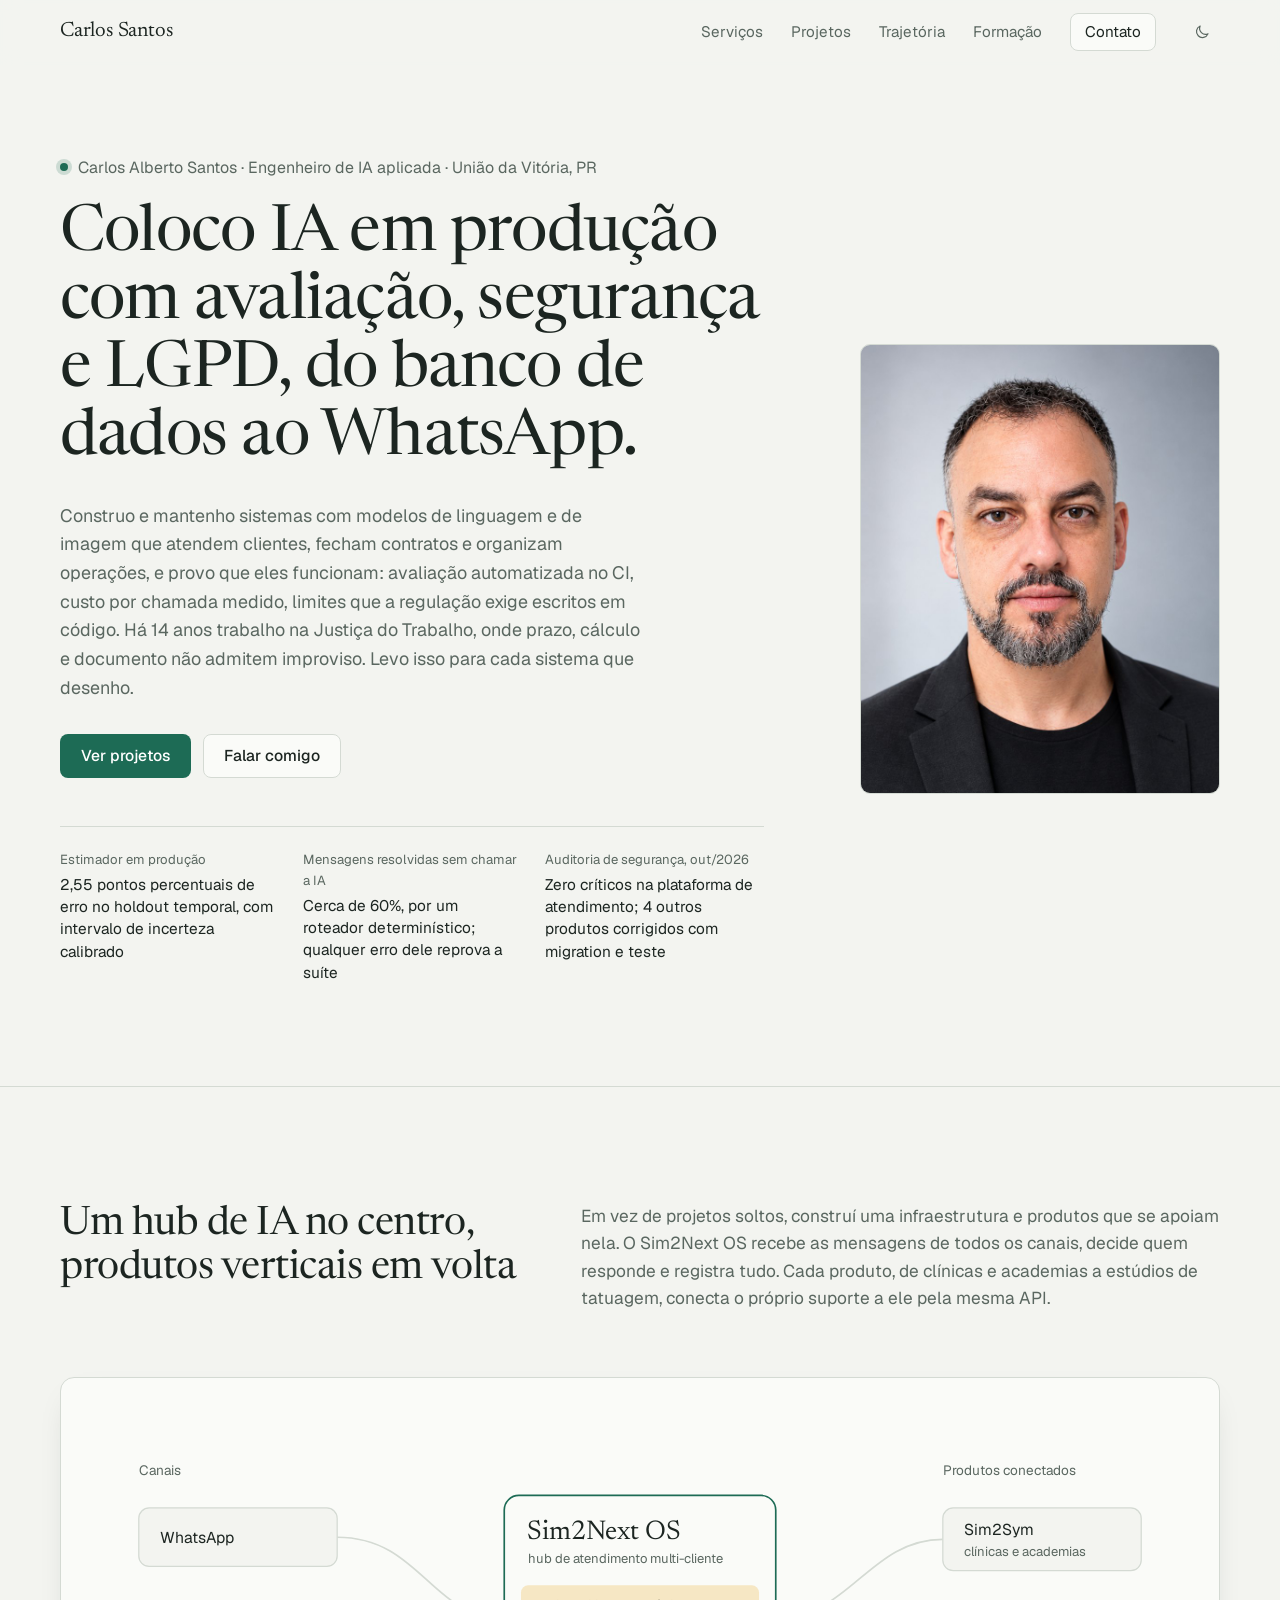
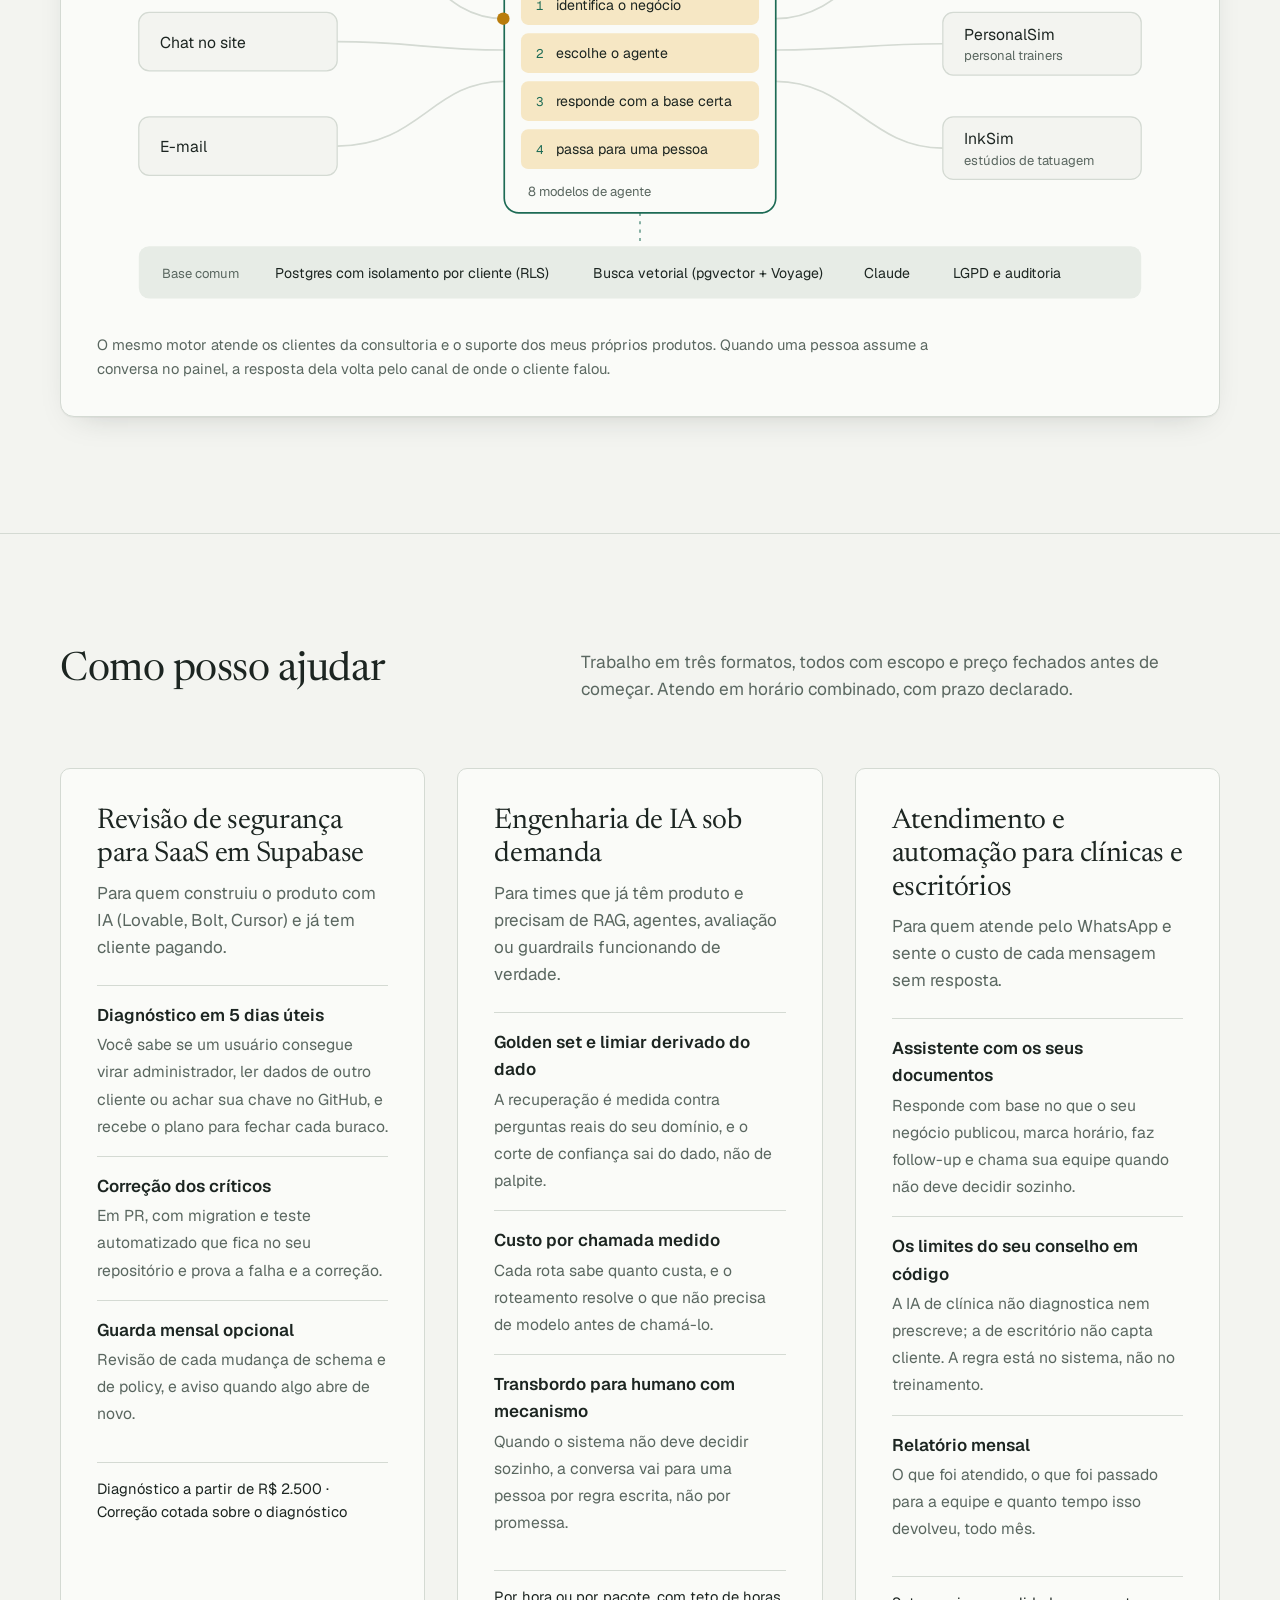
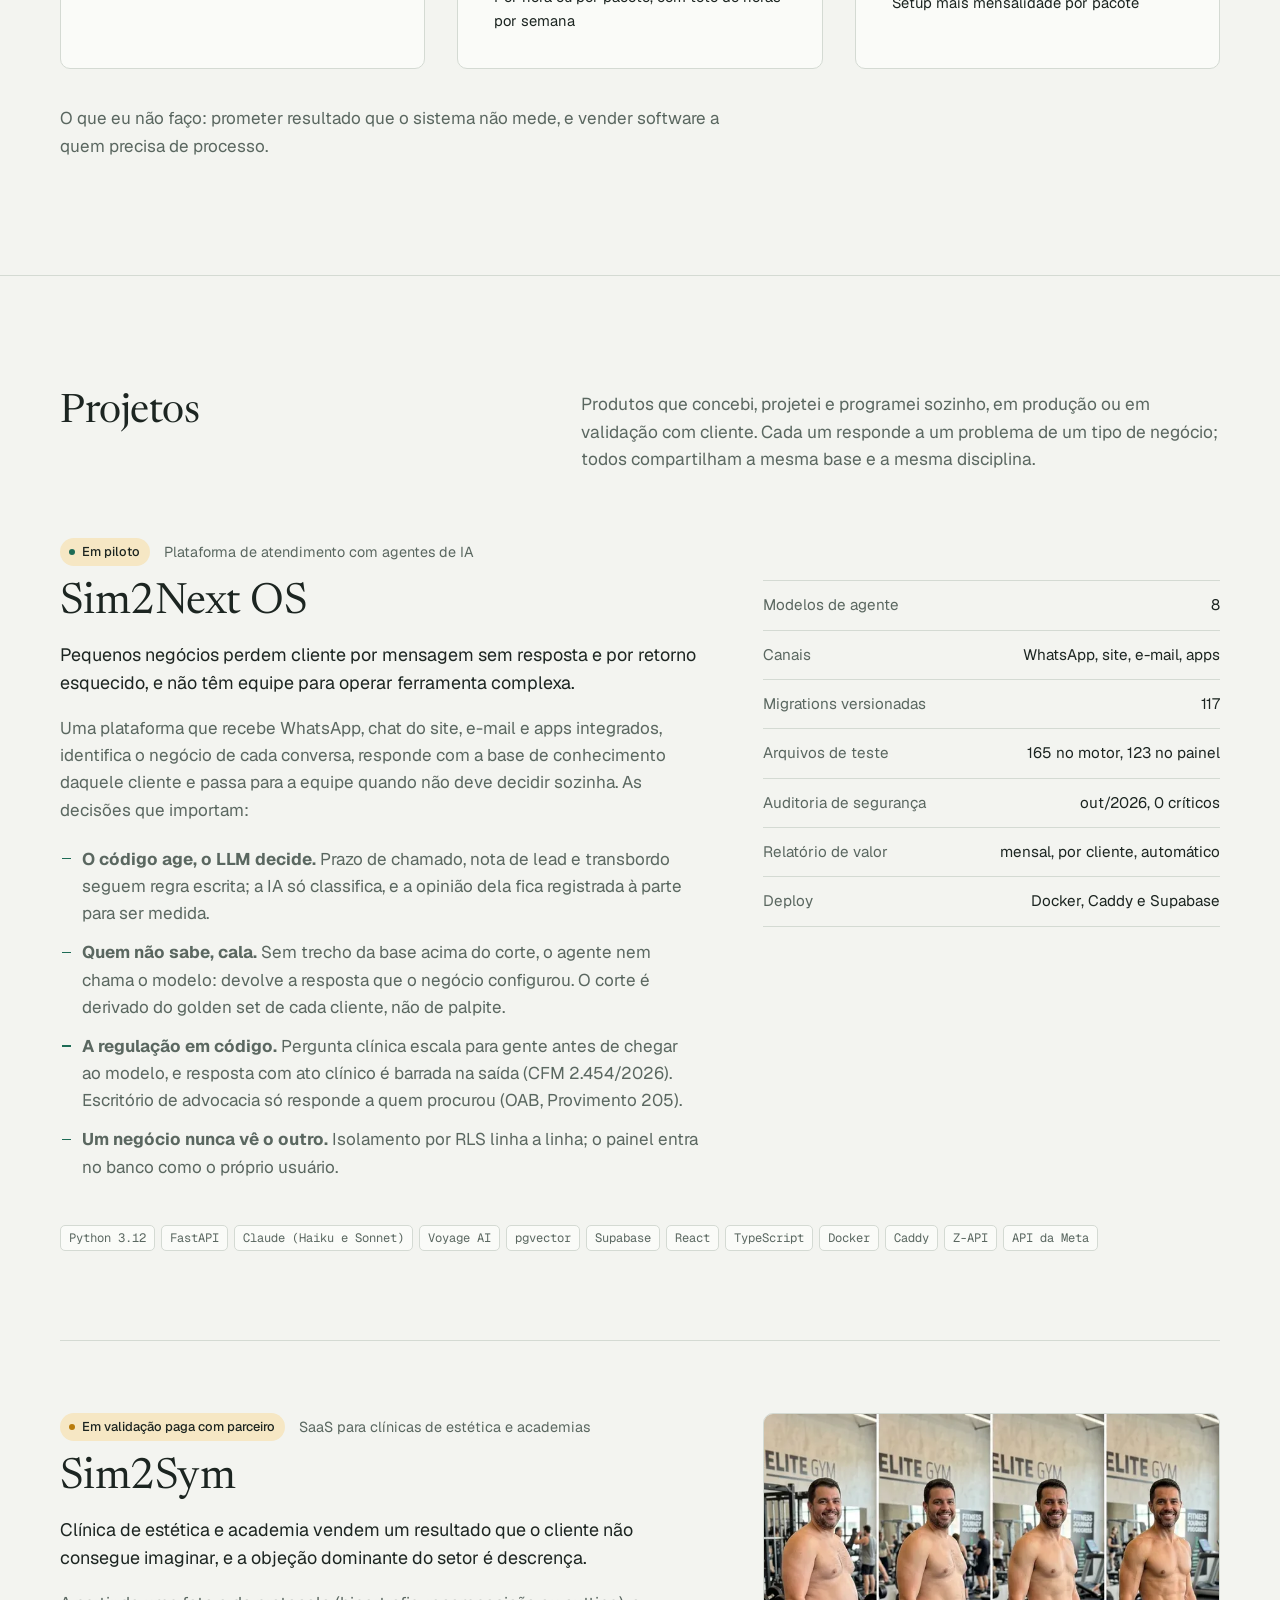
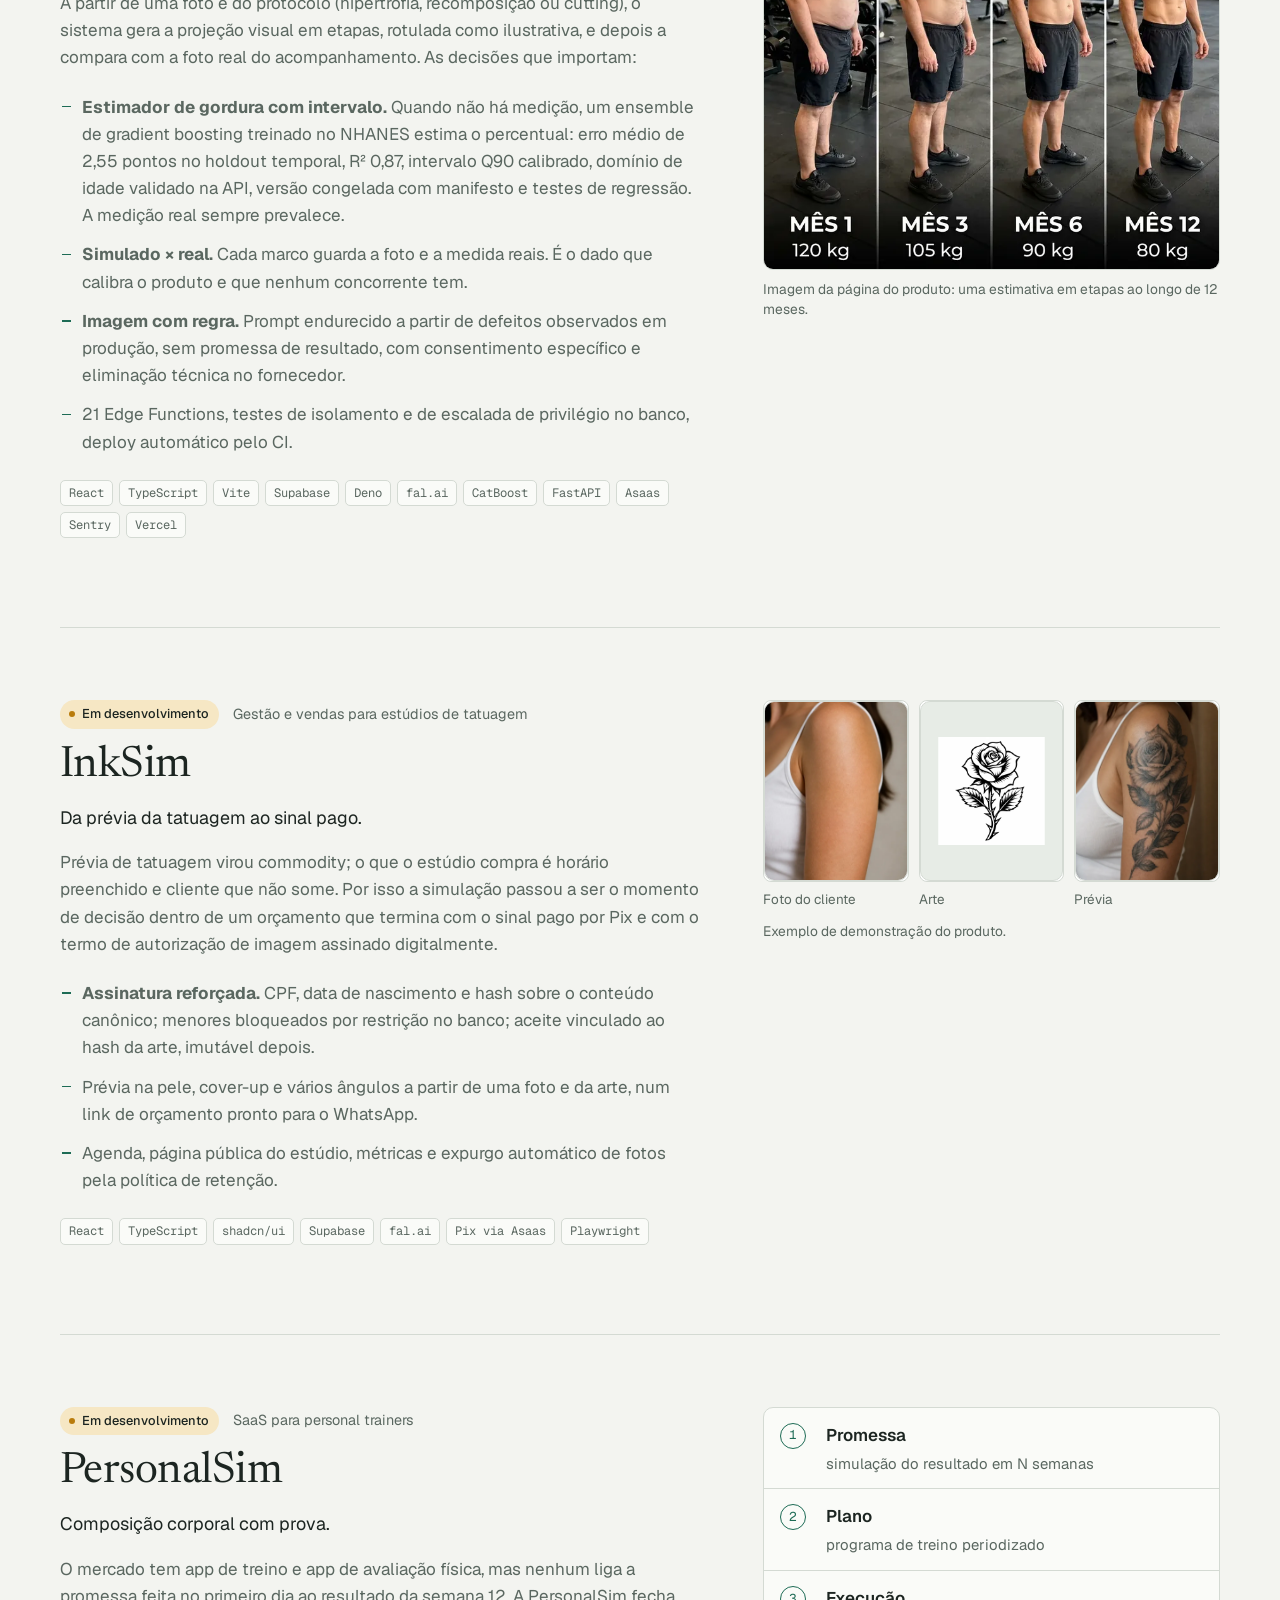
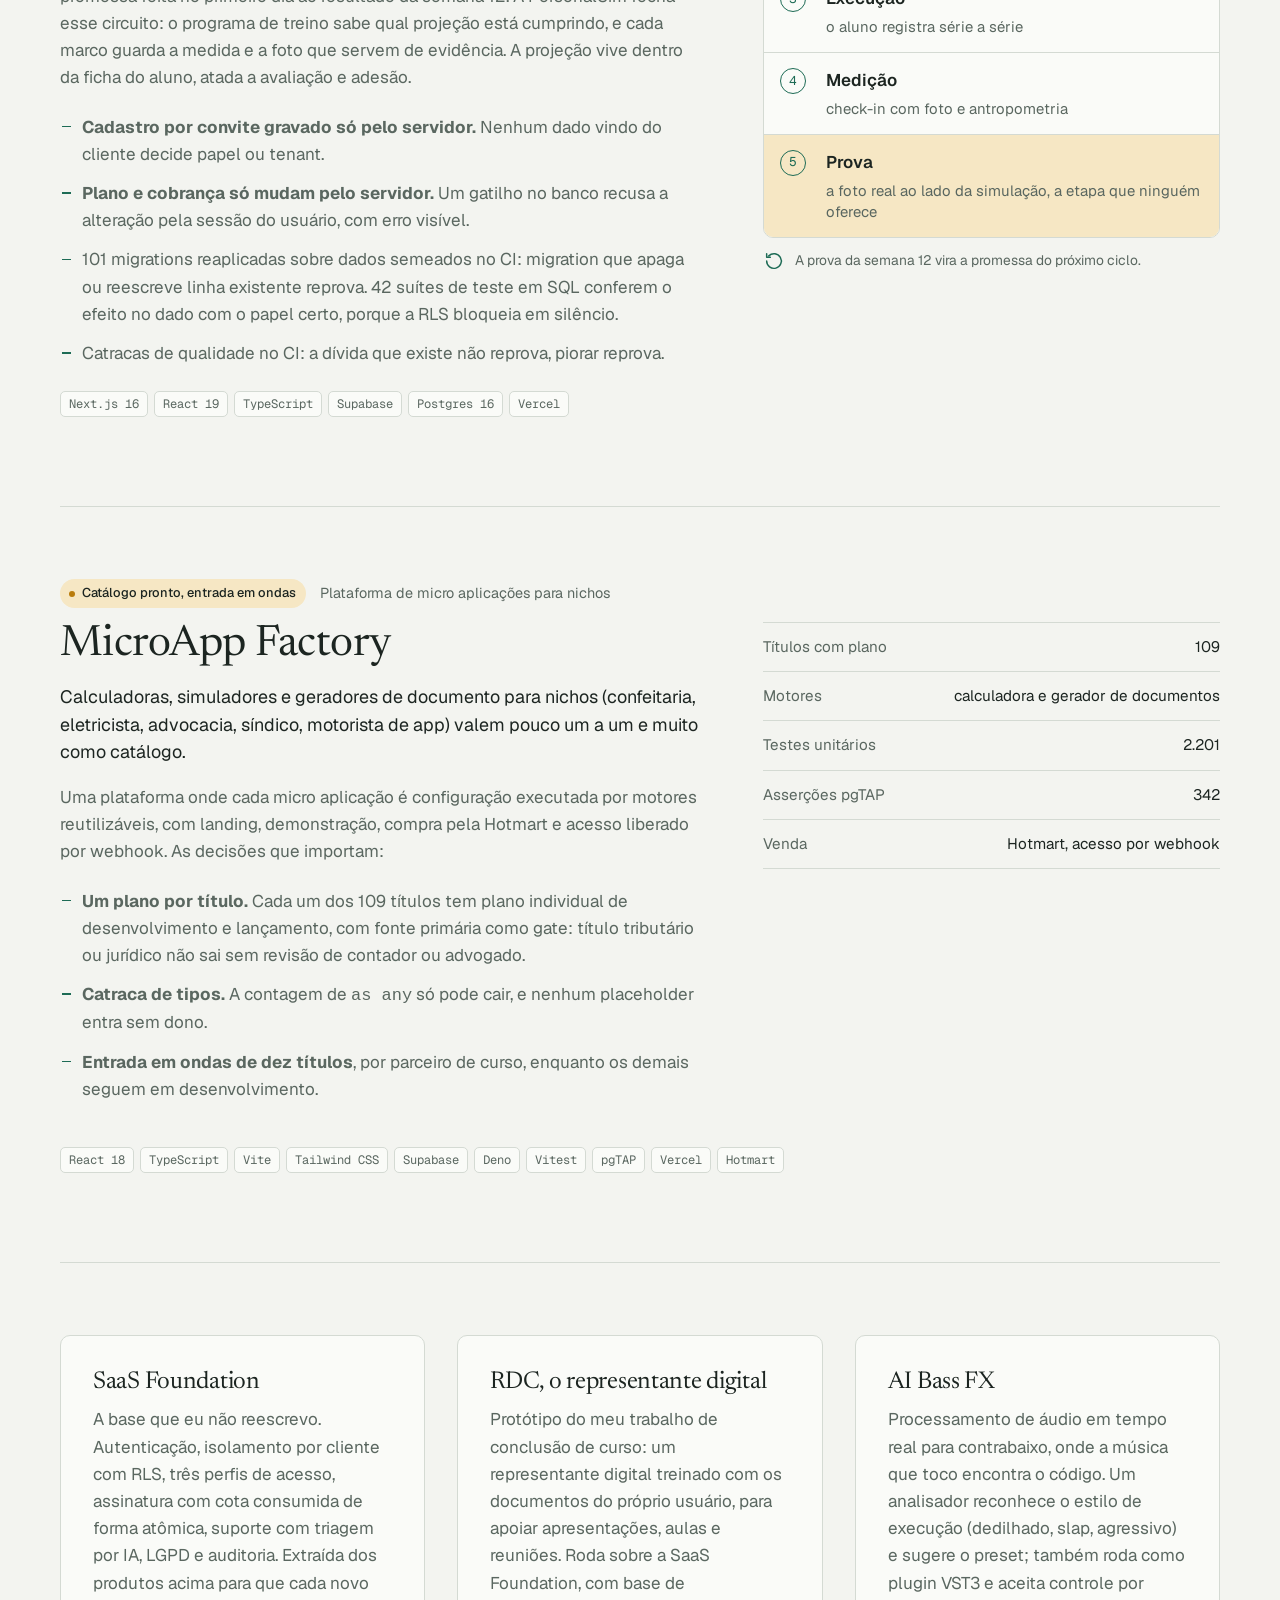
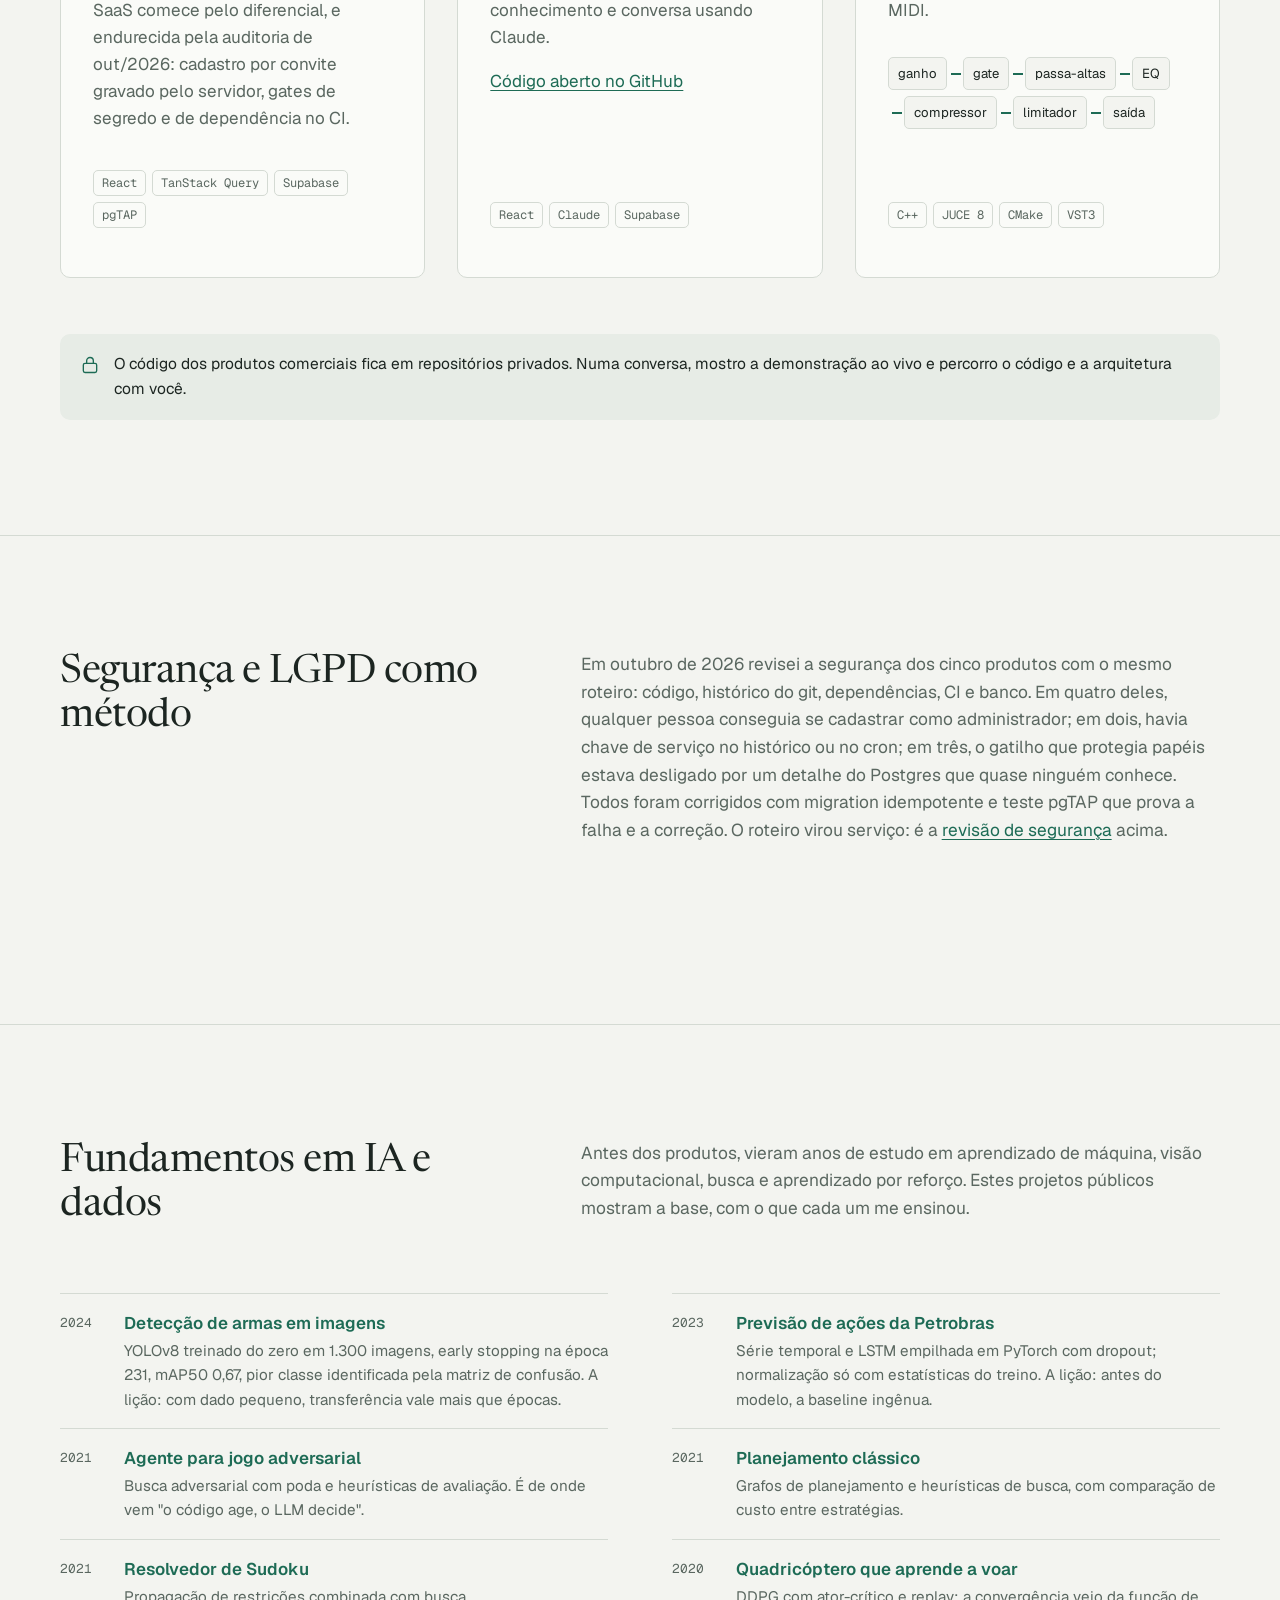
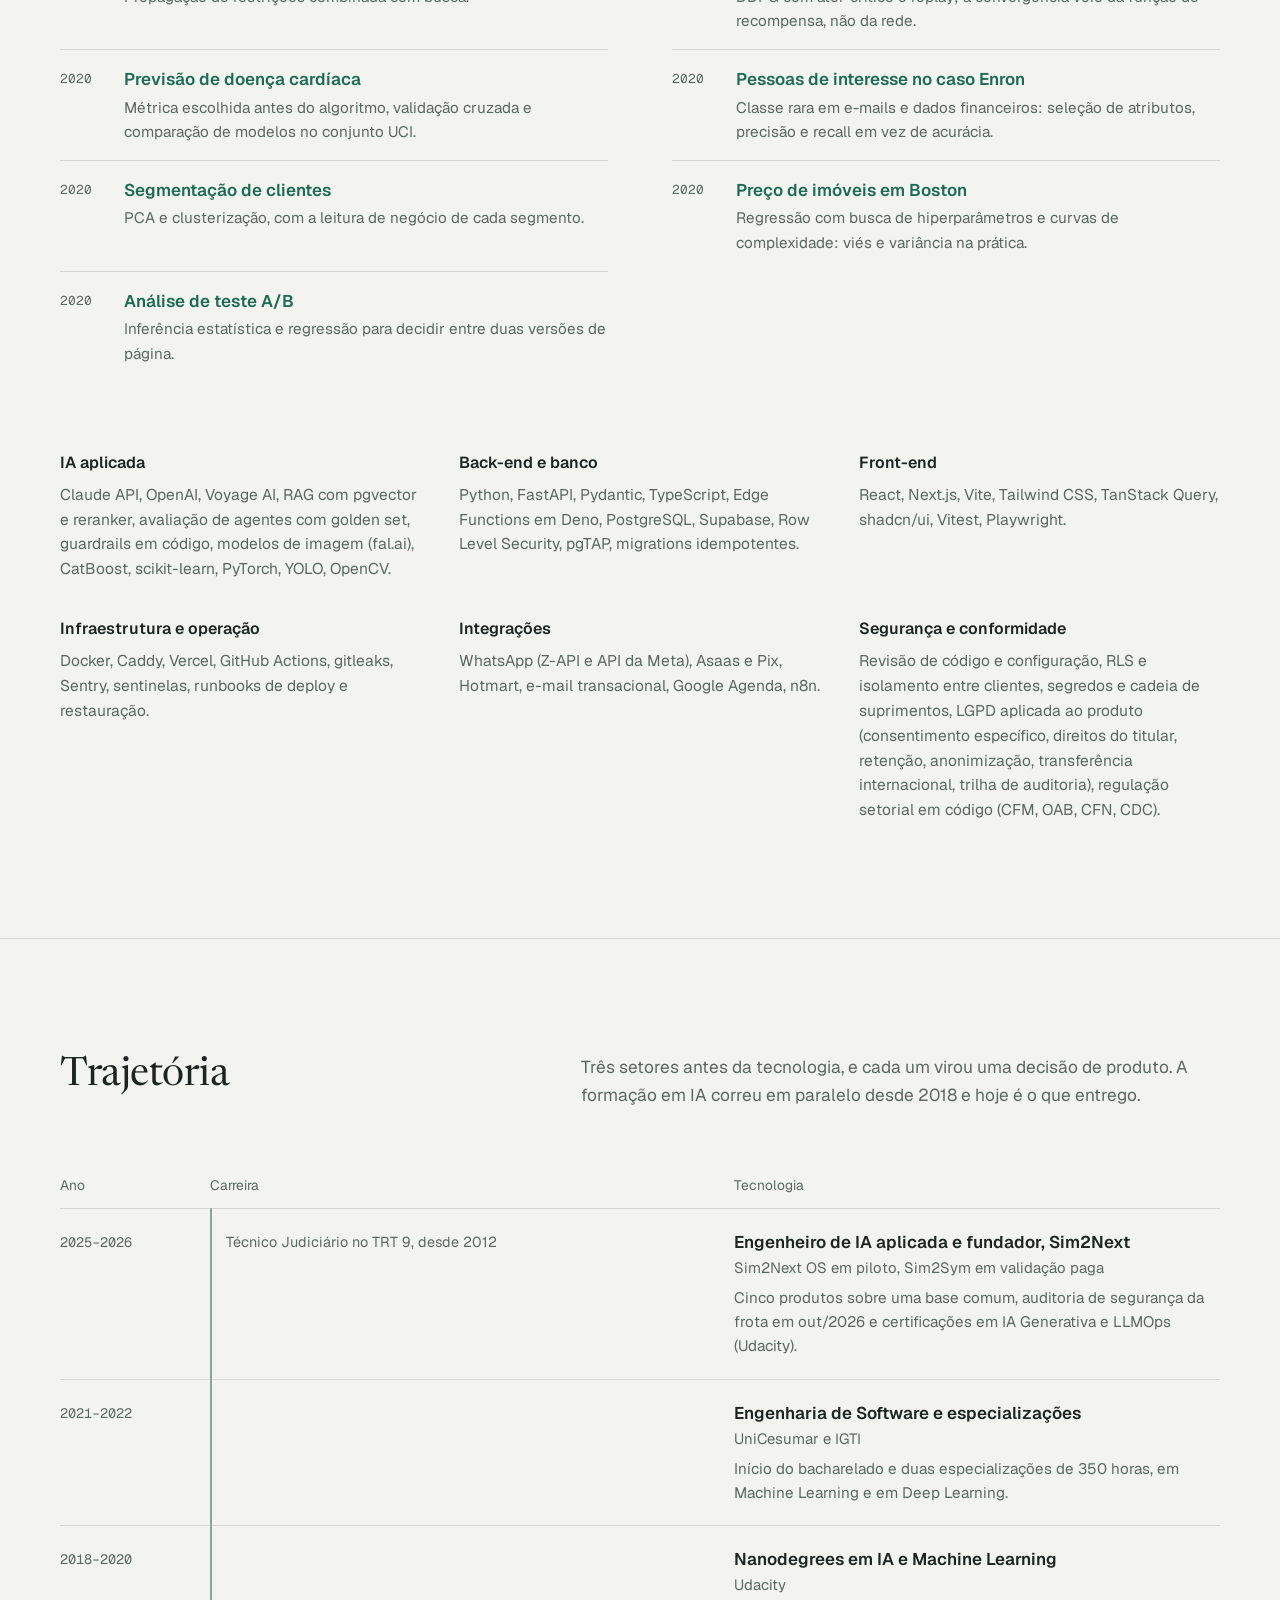
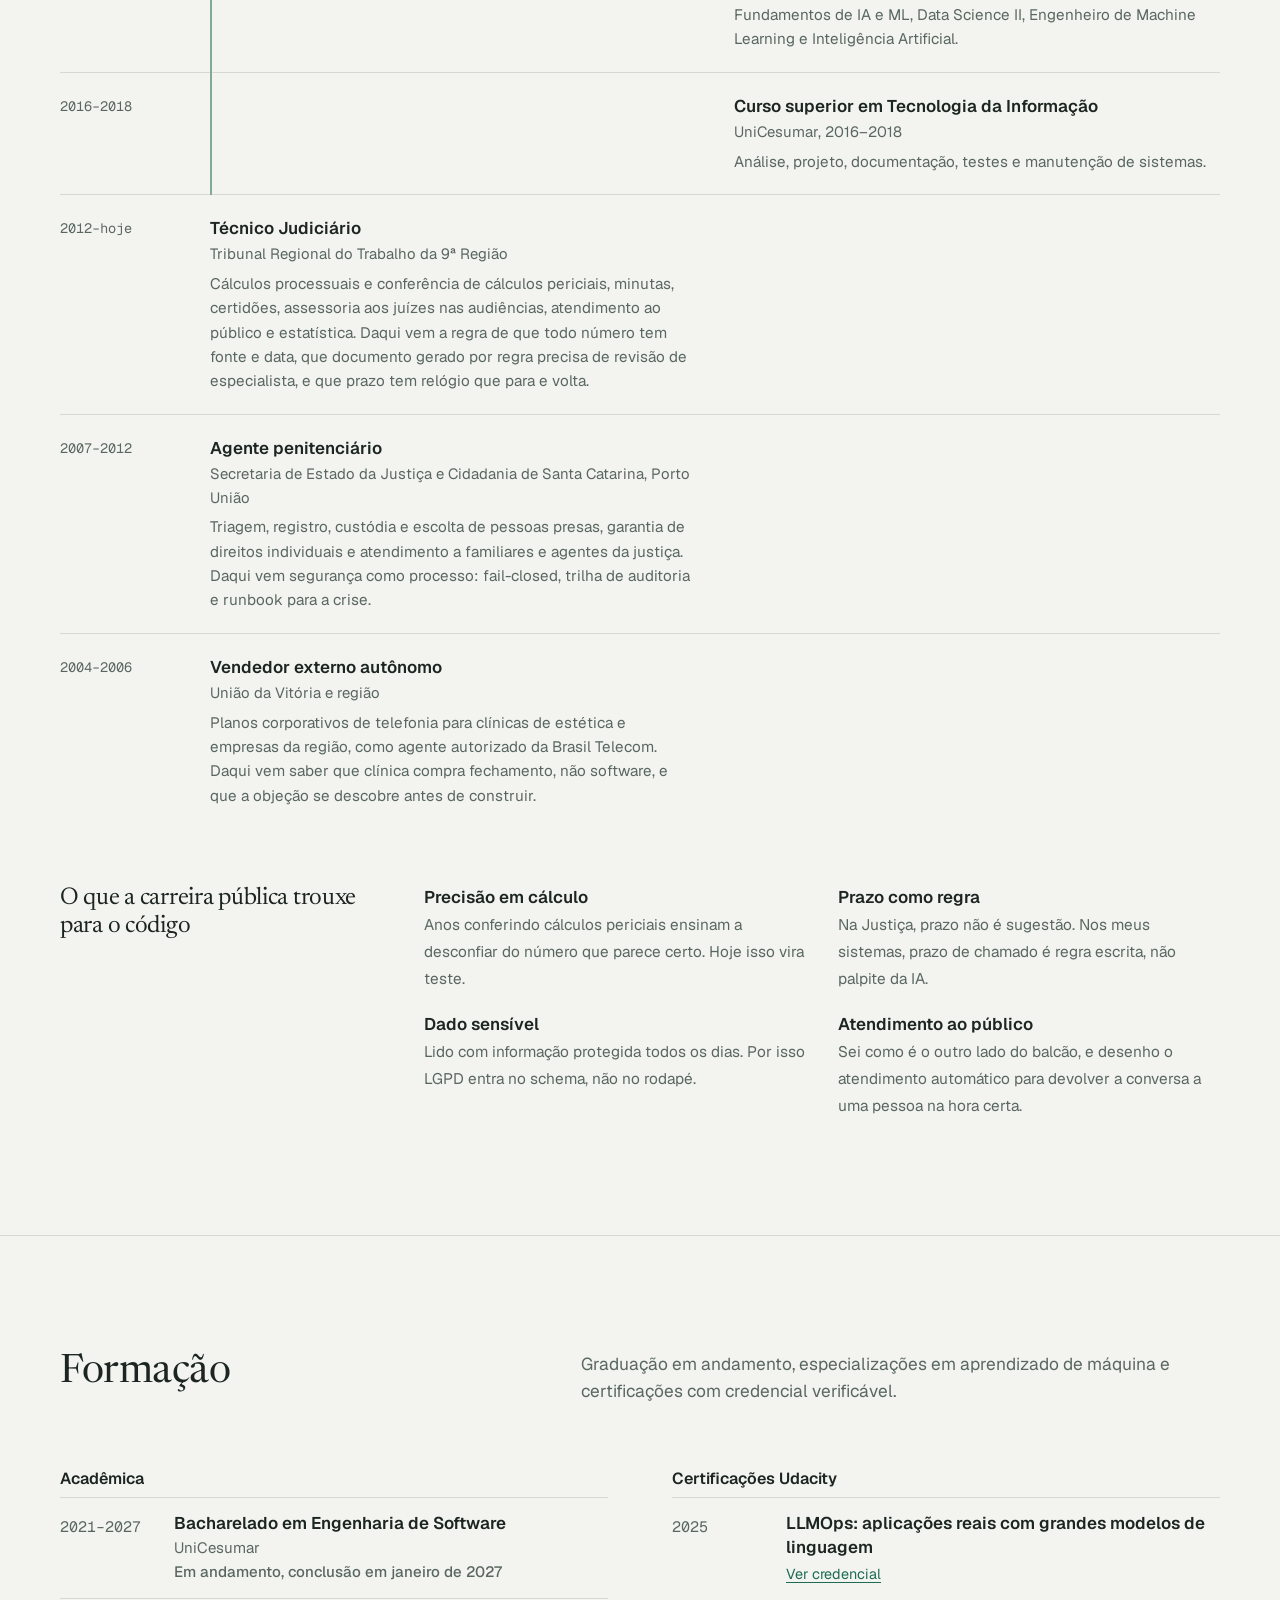
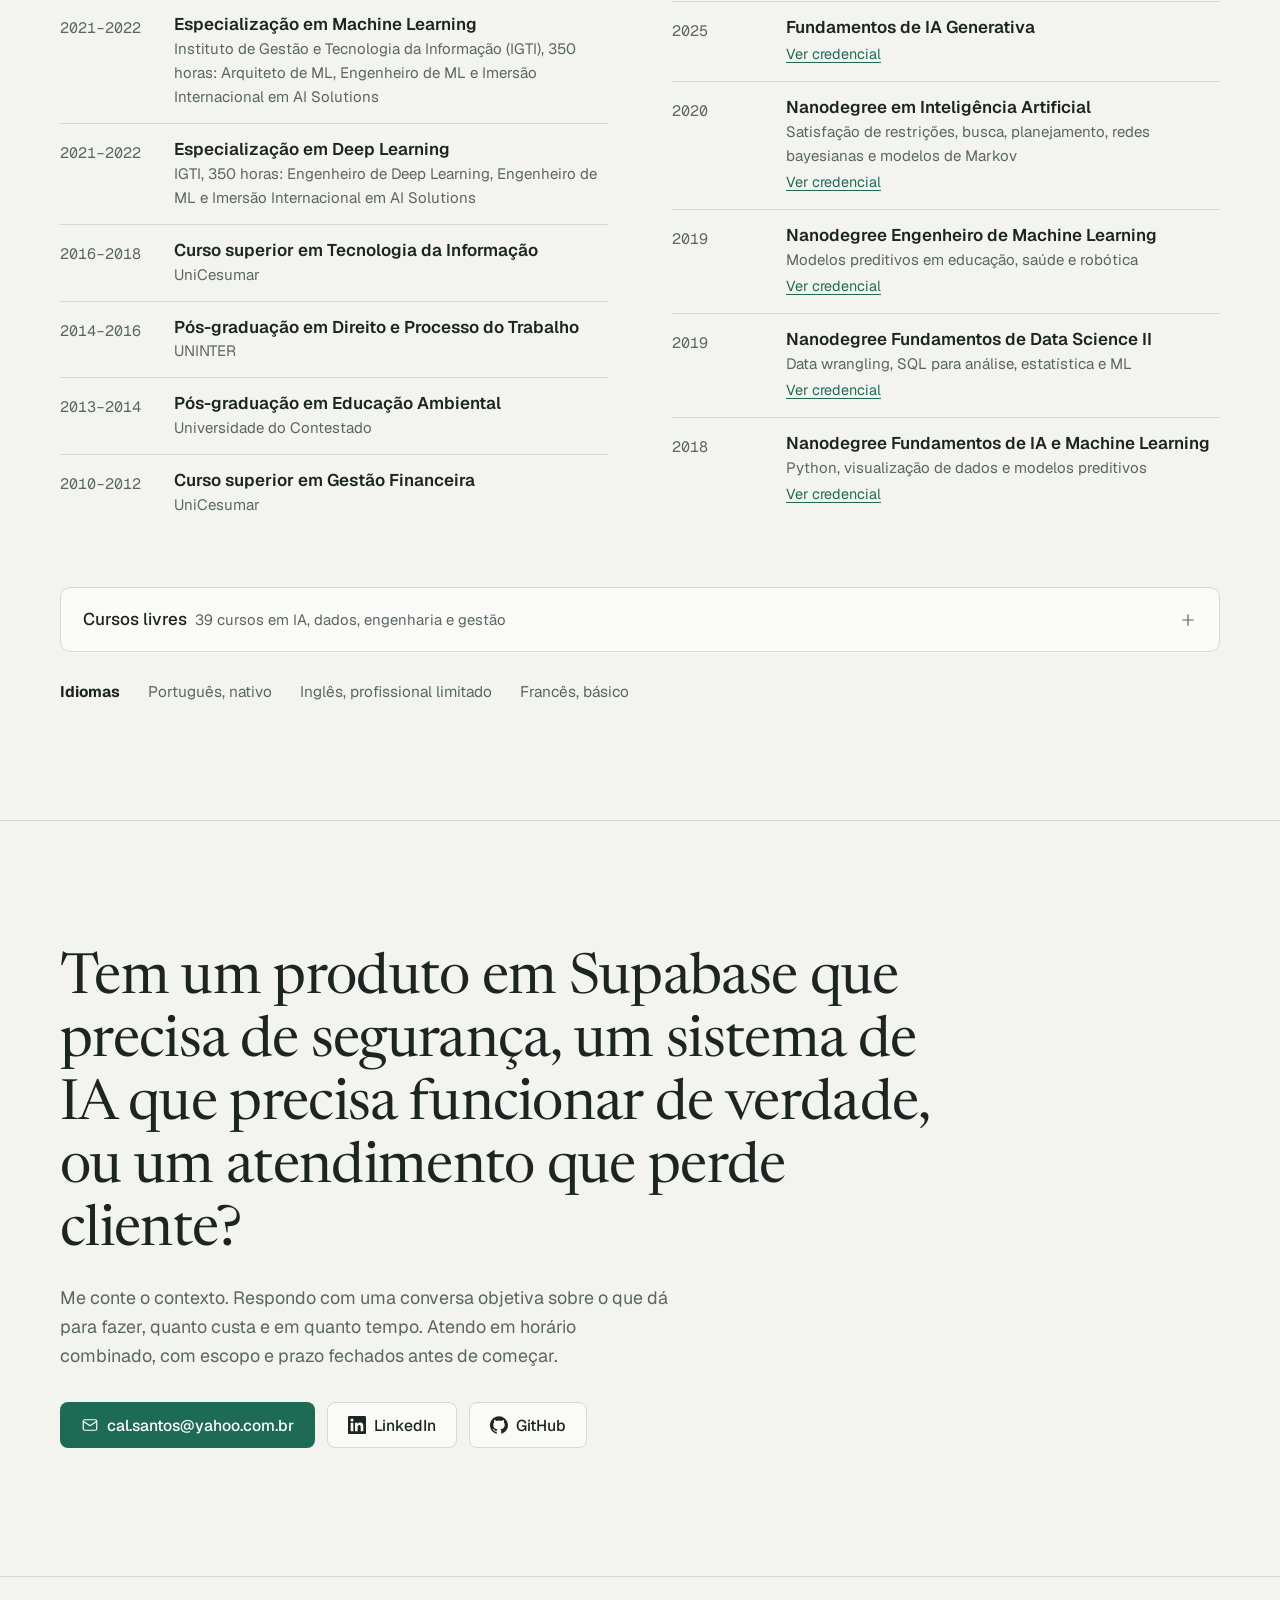
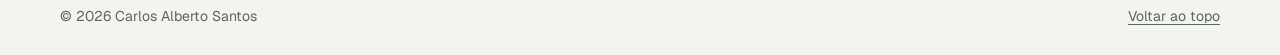
==== commit 4b35146c: "texto: reposiciona o site como engenheiro de IA aplicada Topo com três provas do código no lugar das" ====
--- a/index.html
+++ b/index.html
@@ -3,16 +3,16 @@
 <head>
   <meta charset="utf-8">
   <meta name="viewport" content="width=device-width, initial-scale=1">
-  <title>Carlos Santos · Engenharia de software e IA aplicada</title>
-  <meta name="description" content="Carlos Alberto Santos constrói produtos de software com IA: agentes de atendimento no WhatsApp, SaaS multi-tenant e automação para pequenos e médios negócios.">
+  <title>Carlos Santos · Engenheiro de IA aplicada</title>
+  <meta name="description" content="Carlos Alberto Santos coloca IA em produção com avaliação, segurança e LGPD: revisão de segurança para SaaS em Supabase, engenharia de IA sob demanda e atendimento por IA para clínicas e escritórios.">
   <meta name="author" content="Carlos Alberto Santos">
   <meta name="theme-color" content="#f3f4f0" media="(prefers-color-scheme: light)">
   <meta name="theme-color" content="#111714" media="(prefers-color-scheme: dark)">
 
   <meta property="og:type" content="profile">
   <meta property="og:locale" content="pt_BR">
-  <meta property="og:title" content="Carlos Santos · Engenharia de software e IA aplicada">
-  <meta property="og:description" content="Produtos de IA que atendem clientes, organizam operações e respeitam os dados de quem usa.">
+  <meta property="og:title" content="Carlos Santos · Engenheiro de IA aplicada">
+  <meta property="og:description" content="Coloco IA em produção com avaliação, segurança e LGPD, do banco de dados ao WhatsApp.">
   <meta property="og:url" content="https://carl-santos.github.io/">
   <meta property="og:image" content="https://carl-santos.github.io/assets/og.png">
   <link rel="canonical" href="https://carl-santos.github.io/">
@@ -33,11 +33,11 @@
     "@context": "https://schema.org",
     "@type": "Person",
     "name": "Carlos Alberto Santos",
-    "jobTitle": "Engenheiro de software e IA",
+    "jobTitle": "Engenheiro de IA aplicada",
     "address": { "@type": "PostalAddress", "addressLocality": "União da Vitória", "addressRegion": "PR", "addressCountry": "BR" },
     "email": "mailto:cal.santos@yahoo.com.br",
     "sameAs": ["https://www.linkedin.com/in/carl-alberto", "https://github.com/carl-santos"],
-    "knowsAbout": ["Inteligência artificial", "Machine Learning", "Agentes de IA", "RAG", "Engenharia de software", "SaaS multi-tenant", "LGPD"]
+    "knowsAbout": ["Inteligência artificial", "Machine Learning", "Agentes de IA", "RAG", "Avaliação de agentes", "Engenharia de software", "SaaS multi-tenant", "Supabase", "Row Level Security", "Segurança de aplicações", "LGPD"]
   }
   </script>
 </head>
@@ -48,6 +48,7 @@
     <div class="wrap">
       <a class="wordmark" href="#topo">Carlos Santos</a>
       <nav class="nav" aria-label="Seções">
+        <a class="nav-link" href="#servicos">Serviços</a>
         <a class="nav-link" href="#projetos">Projetos</a>
         <a class="nav-link" href="#trajetoria">Trajetória</a>
         <a class="nav-link" href="#formacao">Formação</a>
@@ -66,17 +67,17 @@
     <section class="hero" aria-labelledby="titulo">
       <div class="wrap hero-grid">
         <div class="hero-intro">
-          <p class="hero-name reveal"><span class="status-dot" aria-hidden="true"></span>Carlos Alberto Santos, aberto a projetos e a conversas sobre vagas</p>
-          <h1 id="titulo" class="reveal">Construo produtos de IA que atendem clientes, organizam operações e respeitam os dados de quem usa.</h1>
-          <p class="hero-lede reveal">Sou engenheiro de software em formação final e estudo inteligência artificial desde 2018. Há 14 anos trabalho na Justiça do Trabalho, onde prazo, cálculo e documento não admitem improviso. Levo esse rigor para os sistemas que desenho e construo de ponta a ponta, do banco de dados ao atendimento no WhatsApp.</p>
+          <p class="hero-name reveal"><span class="status-dot" aria-hidden="true"></span>Carlos Alberto Santos · Engenheiro de IA aplicada · União da Vitória, PR</p>
+          <h1 id="titulo" class="reveal">Coloco IA em produção com avaliação, segurança e LGPD, do banco de dados ao WhatsApp.</h1>
+          <p class="hero-lede reveal">Construo e mantenho sistemas com modelos de linguagem e de imagem que atendem clientes, fecham contratos e organizam operações, e provo que eles funcionam: avaliação automatizada no CI, custo por chamada medido, limites que a regulação exige escritos em código. Há 14 anos trabalho na Justiça do Trabalho, onde prazo, cálculo e documento não admitem improviso. Levo isso para cada sistema que desenho.</p>
           <div class="hero-actions reveal">
             <a class="btn btn-primary" href="#projetos">Ver projetos</a>
             <a class="btn btn-ghost" href="#contato">Falar comigo</a>
           </div>
           <dl class="hero-facts reveal">
-            <div><dt>Formação</dt><dd>Engenharia de Software, conclusão em 2027</dd></div>
-            <div><dt>Em IA desde 2018</dt><dd>2 especializações e 6 certificações</dd></div>
-            <div><dt>Base</dt><dd>União da Vitória, Paraná</dd></div>
+            <div><dt>Estimador em produção</dt><dd>2,55 pontos percentuais de erro no holdout temporal, com intervalo de incerteza calibrado</dd></div>
+            <div><dt>Mensagens resolvidas sem chamar a IA</dt><dd>Cerca de 60%, por um roteador determinístico; qualquer erro dele reprova a suíte</dd></div>
+            <div><dt>Auditoria de segurança, out/2026</dt><dd>Zero críticos na plataforma de atendimento; 4 outros produtos corrigidos com migration e teste</dd></div>
           </dl>
         </div>
 
@@ -209,33 +210,47 @@
     </section>
 
     <!-- Serviços -->
-    <section class="section" aria-labelledby="ajuda-titulo">
+    <section class="section" id="servicos" aria-labelledby="ajuda-titulo">
       <div class="wrap">
         <div class="section-head">
           <h2 id="ajuda-titulo">Como posso ajudar</h2>
-          <p>Trabalho com dois tipos de parceiro: negócios que querem parar de perder tempo e cliente, e times de tecnologia que precisam de alguém que entregue um produto inteiro com IA.</p>
-        </div>
-
-        <div class="offer">
+          <p>Trabalho em três formatos, todos com escopo e preço fechados antes de começar. Atendo em horário combinado, com prazo declarado.</p>
+        </div>
+
+        <div class="offer offer-tres">
           <div class="offer-col">
-            <h3>Para empresas e clínicas</h3>
-            <p>Escritórios de contabilidade, advocacia, imobiliárias e clínicas que atendem pelo WhatsApp e sentem o custo de cada mensagem sem resposta.</p>
+            <h3>Revisão de segurança para SaaS em Supabase</h3>
+            <p>Para quem construiu o produto com IA (Lovable, Bolt, Cursor) e já tem cliente pagando.</p>
             <ul class="offer-list">
-              <li><strong>Diagnóstico</strong><span>Mapeio onde o atendimento e a rotina perdem tempo e dinheiro antes de propor qualquer ferramenta.</span></li>
-              <li><strong>Assistente inteligente</strong><span>Um agente que responde no WhatsApp e no site com base nos documentos do seu negócio, marca horários e chama sua equipe quando não deve decidir sozinho.</span></li>
-              <li><strong>Automação inteligente</strong><span>Follow-up, lembretes, qualificação de contatos e tarefas repetitivas rodando sozinhos, com aprovação humana onde a ação é sensível.</span></li>
-            </ul>
+              <li><strong>Diagnóstico em 5 dias úteis</strong><span>Você sabe se um usuário consegue virar administrador, ler dados de outro cliente ou achar sua chave no GitHub, e recebe o plano para fechar cada buraco.</span></li>
+              <li><strong>Correção dos críticos</strong><span>Em PR, com migration e teste automatizado que fica no seu repositório e prova a falha e a correção.</span></li>
+              <li><strong>Guarda mensal opcional</strong><span>Revisão de cada mudança de schema e de policy, e aviso quando algo abre de novo.</span></li>
+            </ul>
+            <p class="offer-price">Diagnóstico a partir de R$ 2.500 · Correção cotada sobre o diagnóstico</p>
           </div>
           <div class="offer-col">
-            <h3>Para times de tecnologia</h3>
-            <p>Produtos com IA do schema ao deploy, com o cuidado de quem passou anos lidando com dado sensível e prazo legal.</p>
+            <h3>Engenharia de IA sob demanda</h3>
+            <p>Para times que já têm produto e precisam de RAG, agentes, avaliação ou guardrails funcionando de verdade.</p>
             <ul class="offer-list">
-              <li><strong>Produto de ponta a ponta</strong><span>Modelagem, API, interface, pagamentos, deploy e monitoramento, com documentação que outra pessoa consegue seguir.</span></li>
-              <li><strong>IA aplicada com critério</strong><span>RAG com pgvector, roteamento de agentes, avaliações automatizadas e custo por chamada sob controle.</span></li>
-              <li><strong>Multi-cliente e LGPD desde o banco</strong><span>Isolamento por Row Level Security no Postgres, trilha de auditoria, anonimização e exportação de dados do titular.</span></li>
-            </ul>
-          </div>
-        </div>
+              <li><strong>Golden set e limiar derivado do dado</strong><span>A recuperação é medida contra perguntas reais do seu domínio, e o corte de confiança sai do dado, não de palpite.</span></li>
+              <li><strong>Custo por chamada medido</strong><span>Cada rota sabe quanto custa, e o roteamento resolve o que não precisa de modelo antes de chamá-lo.</span></li>
+              <li><strong>Transbordo para humano com mecanismo</strong><span>Quando o sistema não deve decidir sozinho, a conversa vai para uma pessoa por regra escrita, não por promessa.</span></li>
+            </ul>
+            <p class="offer-price">Por hora ou por pacote, com teto de horas por semana</p>
+          </div>
+          <div class="offer-col">
+            <h3>Atendimento e automação para clínicas e escritórios</h3>
+            <p>Para quem atende pelo WhatsApp e sente o custo de cada mensagem sem resposta.</p>
+            <ul class="offer-list">
+              <li><strong>Assistente com os seus documentos</strong><span>Responde com base no que o seu negócio publicou, marca horário, faz follow-up e chama sua equipe quando não deve decidir sozinho.</span></li>
+              <li><strong>Os limites do seu conselho em código</strong><span>A IA de clínica não diagnostica nem prescreve; a de escritório não capta cliente. A regra está no sistema, não no treinamento.</span></li>
+              <li><strong>Relatório mensal</strong><span>O que foi atendido, o que foi passado para a equipe e quanto tempo isso devolveu, todo mês.</span></li>
+            </ul>
+            <p class="offer-price">Setup mais mensalidade por pacote</p>
+          </div>
+        </div>
+
+        <p class="offer-note">O que eu não faço: prometer resultado que o sistema não mede, e vender software a quem precisa de processo.</p>
       </div>
     </section>
 
@@ -244,7 +259,7 @@
       <div class="wrap">
         <div class="section-head">
           <h2 id="proj-titulo">Projetos</h2>
-          <p>Produtos que concebi, projetei e programei sozinho. Cada um responde a um problema de um tipo de negócio, e todos compartilham a mesma base técnica.</p>
+          <p>Produtos que concebi, projetei e programei sozinho, em produção ou em validação com cliente. Cada um responde a um problema de um tipo de negócio; todos compartilham a mesma base e a mesma disciplina.</p>
         </div>
 
         <!-- Sim2Next OS -->
@@ -257,26 +272,29 @@
             <div class="simos-cols">
               <div>
                 <h3 id="p-simos">Sim2Next OS</h3>
-                <p class="project-lede">Pequenos negócios perdem cliente por mensagem sem resposta e por retorno esquecido, e não têm equipe para operar ferramentas complexas.</p>
+                <p class="project-lede">Pequenos negócios perdem cliente por mensagem sem resposta e por retorno esquecido, e não têm equipe para operar ferramenta complexa.</p>
                 <div class="project-body">
-                  <p>Construí uma plataforma que recebe mensagens do WhatsApp, do chat no site, do e-mail e de apps integrados, identifica de qual negócio é cada conversa e responde com a base de conhecimento daquele cliente. Quando o agente não deve decidir sozinho, a conversa vai para o inbox da equipe.</p>
+                  <p>Uma plataforma que recebe WhatsApp, chat do site, e-mail e apps integrados, identifica o negócio de cada conversa, responde com a base de conhecimento daquele cliente e passa para a equipe quando não deve decidir sozinha. As decisões que importam:</p>
                   <ul class="highlights">
-                    <li>O agente sugere e o código decide: prazos de chamado, nota de lead e transbordo para humano seguem regra escrita, e a opinião da IA fica registrada à parte para ser medida depois.</li>
-                    <li>Um negócio nunca vê o outro. O isolamento é feito pela RLS do Postgres, linha a linha, e o painel entra no banco como o próprio usuário.</li>
-                    <li>CRM, cadências de follow-up com travas contra spam, automações com aprovação humana, backup e restauração documentados.</li>
+                    <li><strong>O código age, o LLM decide.</strong> Prazo de chamado, nota de lead e transbordo seguem regra escrita; a IA só classifica, e a opinião dela fica registrada à parte para ser medida.</li>
+                    <li><strong>Quem não sabe, cala.</strong> Sem trecho da base acima do corte, o agente nem chama o modelo: devolve a resposta que o negócio configurou. O corte é derivado do golden set de cada cliente, não de palpite.</li>
+                    <li><strong>A regulação em código.</strong> Pergunta clínica escala para gente antes de chegar ao modelo, e resposta com ato clínico é barrada na saída (CFM 2.454/2026). Escritório de advocacia só responde a quem procurou (OAB, Provimento 205).</li>
+                    <li><strong>Um negócio nunca vê o outro.</strong> Isolamento por RLS linha a linha; o painel entra no banco como o próprio usuário.</li>
                   </ul>
                 </div>
               </div>
               <dl class="facts-mini">
                 <div><dt>Modelos de agente</dt><dd>8</dd></div>
                 <div><dt>Canais</dt><dd>WhatsApp, site, e-mail, apps</dd></div>
-                <div><dt>Migrations versionadas</dt><dd>115</dd></div>
-                <div><dt>Arquivos de teste do motor</dt><dd>160</dd></div>
+                <div><dt>Migrations versionadas</dt><dd>117</dd></div>
+                <div><dt>Arquivos de teste</dt><dd>165 no motor, 123 no painel</dd></div>
+                <div><dt>Auditoria de segurança</dt><dd>out/2026, 0 críticos</dd></div>
+                <div><dt>Relatório de valor</dt><dd>mensal, por cliente, automático</dd></div>
                 <div><dt>Deploy</dt><dd>Docker, Caddy e Supabase</dd></div>
               </dl>
             </div>
             <ul class="stack" aria-label="Tecnologias">
-              <li>Python 3.12</li><li>FastAPI</li><li>Claude (Haiku e Sonnet)</li><li>Voyage AI</li><li>pgvector</li><li>Supabase</li><li>React</li><li>TypeScript</li><li>Docker</li><li>Z-API</li>
+              <li>Python 3.12</li><li>FastAPI</li><li>Claude (Haiku e Sonnet)</li><li>Voyage AI</li><li>pgvector</li><li>Supabase</li><li>React</li><li>TypeScript</li><li>Docker</li><li>Caddy</li><li>Z-API</li><li>API da Meta</li>
             </ul>
           </div>
         </article>
@@ -285,22 +303,22 @@
         <article class="project" aria-labelledby="p-sim2sym">
           <div>
             <div class="project-top">
-              <span class="badge">Em validação com profissionais</span>
-              <span class="project-kind">SaaS para saúde e fitness</span>
+              <span class="badge">Em validação paga com parceiro</span>
+              <span class="project-kind">SaaS para clínicas de estética e academias</span>
             </div>
             <h3 id="p-sim2sym">Sim2Sym</h3>
-            <p class="project-lede">Simulação visual da evolução corporal para clínicas, academias e profissionais de saúde.</p>
+            <p class="project-lede">Clínica de estética e academia vendem um resultado que o cliente não consegue imaginar, e a objeção dominante do setor é descrença.</p>
             <div class="project-body">
-              <p>A partir de uma foto e do protocolo do paciente (hipertrofia, recomposição ou cutting), o sistema gera estimativas visuais da evolução em etapas. É uma ferramenta de motivação e adesão ao tratamento, apresentada sem promessa de resultado.</p>
+              <p>A partir de uma foto e do protocolo (hipertrofia, recomposição ou cutting), o sistema gera a projeção visual em etapas, rotulada como ilustrativa, e depois a compara com a foto real do acompanhamento. As decisões que importam:</p>
               <ul class="highlights">
-                <li>Simulação única e em várias etapas, com comparação entre o simulado e o real ao longo do acompanhamento.</li>
-                <li>Portal do paciente, assinaturas com cota de simulações e cobrança recorrente.</li>
-                <li>Módulo LGPD completo, fotos em armazenamento privado com links temporários e suporte ligado ao Sim2Next OS.</li>
-                <li>24 Edge Functions, testes de isolamento no banco e deploy automático pelo CI.</li>
+                <li><strong>Estimador de gordura com intervalo.</strong> Quando não há medição, um ensemble de gradient boosting treinado no NHANES estima o percentual: erro médio de 2,55 pontos no holdout temporal, R² 0,87, intervalo Q90 calibrado, domínio de idade validado na API, versão congelada com manifesto e testes de regressão. A medição real sempre prevalece.</li>
+                <li><strong>Simulado × real.</strong> Cada marco guarda a foto e a medida reais. É o dado que calibra o produto e que nenhum concorrente tem.</li>
+                <li><strong>Imagem com regra.</strong> Prompt endurecido a partir de defeitos observados em produção, sem promessa de resultado, com consentimento específico e eliminação técnica no fornecedor.</li>
+                <li>21 Edge Functions, testes de isolamento e de escalada de privilégio no banco, deploy automático pelo CI.</li>
               </ul>
             </div>
             <ul class="stack" aria-label="Tecnologias">
-              <li>React</li><li>TypeScript</li><li>Vite</li><li>Supabase</li><li>Deno</li><li>fal.ai</li><li>Asaas</li><li>Sentry</li><li>Vercel</li>
+              <li>React</li><li>TypeScript</li><li>Vite</li><li>Supabase</li><li>Deno</li><li>fal.ai</li><li>CatBoost</li><li>FastAPI</li><li>Asaas</li><li>Sentry</li><li>Vercel</li>
             </ul>
           </div>
           <figure class="project-media">
@@ -319,10 +337,10 @@
             <h3 id="p-inksim">InkSim</h3>
             <p class="project-lede">Da prévia da tatuagem ao sinal pago.</p>
             <div class="project-body">
-              <p>Começou como simulador de tatuagem na pele. Quando percebi que prévia tinha virado commodity, reposicionei o produto: a simulação passou a ser o momento de decisão dentro de um orçamento que termina com o sinal pago por Pix. O que o dono do estúdio compra é horário preenchido e cliente que não some.</p>
+              <p>Prévia de tatuagem virou commodity; o que o estúdio compra é horário preenchido e cliente que não some. Por isso a simulação passou a ser o momento de decisão dentro de um orçamento que termina com o sinal pago por Pix e com o termo de autorização de imagem assinado digitalmente.</p>
               <ul class="highlights">
-                <li>Prévia na pele, cover-up e vários ângulos a partir de uma foto e da arte.</li>
-                <li>Link de orçamento pronto para o WhatsApp, com proposta, prévia e botão de pagamento do sinal.</li>
+                <li><strong>Assinatura reforçada.</strong> CPF, data de nascimento e hash sobre o conteúdo canônico; menores bloqueados por restrição no banco; aceite vinculado ao hash da arte, imutável depois.</li>
+                <li>Prévia na pele, cover-up e vários ângulos a partir de uma foto e da arte, num link de orçamento pronto para o WhatsApp.</li>
                 <li>Agenda, página pública do estúdio, métricas e expurgo automático de fotos pela política de retenção.</li>
               </ul>
             </div>
@@ -350,10 +368,11 @@
             <h3 id="p-personalsim">PersonalSim</h3>
             <p class="project-lede">Composição corporal com prova.</p>
             <div class="project-body">
-              <p>O mercado tem app de treino e app de avaliação física, mas nenhum liga a promessa feita no primeiro dia ao resultado da semana 12. A PersonalSim fecha esse circuito: o programa de treino sabe qual simulação está cumprindo, e cada marco guarda a medida e a foto que servem de evidência.</p>
+              <p>O mercado tem app de treino e app de avaliação física, mas nenhum liga a promessa feita no primeiro dia ao resultado da semana 12. A PersonalSim fecha esse circuito: o programa de treino sabe qual projeção está cumprindo, e cada marco guarda a medida e a foto que servem de evidência. A projeção vive dentro da ficha do aluno, atada a avaliação e adesão.</p>
               <ul class="highlights">
-                <li>95 migrations testadas no CI contra um Postgres limpo e reaplicadas sobre dados existentes, para que nenhuma apague o que já está lá.</li>
-                <li>38 suítes de teste em SQL que verificam o efeito no dado com o papel certo, já que a RLS bloqueia em silêncio.</li>
+                <li><strong>Cadastro por convite gravado só pelo servidor.</strong> Nenhum dado vindo do cliente decide papel ou tenant.</li>
+                <li><strong>Plano e cobrança só mudam pelo servidor.</strong> Um gatilho no banco recusa a alteração pela sessão do usuário, com erro visível.</li>
+                <li>101 migrations reaplicadas sobre dados semeados no CI: migration que apaga ou reescreve linha existente reprova. 42 suítes de teste em SQL conferem o efeito no dado com o papel certo, porque a RLS bloqueia em silêncio.</li>
                 <li>Catracas de qualidade no CI: a dívida que existe não reprova, piorar reprova.</li>
               </ul>
             </div>
@@ -376,10 +395,44 @@
           </div>
         </article>
 
+        <!-- MicroApp Factory -->
+        <article class="project project-full" aria-labelledby="p-factory">
+          <div>
+            <div class="project-top">
+              <span class="badge">Catálogo pronto, entrada em ondas</span>
+              <span class="project-kind">Plataforma de micro aplicações para nichos</span>
+            </div>
+            <div class="simos-cols">
+              <div>
+                <h3 id="p-factory">MicroApp Factory</h3>
+                <p class="project-lede">Calculadoras, simuladores e geradores de documento para nichos (confeitaria, eletricista, advocacia, síndico, motorista de app) valem pouco um a um e muito como catálogo.</p>
+                <div class="project-body">
+                  <p>Uma plataforma onde cada micro aplicação é configuração executada por motores reutilizáveis, com landing, demonstração, compra pela Hotmart e acesso liberado por webhook. As decisões que importam:</p>
+                  <ul class="highlights">
+                    <li><strong>Um plano por título.</strong> Cada um dos 109 títulos tem plano individual de desenvolvimento e lançamento, com fonte primária como gate: título tributário ou jurídico não sai sem revisão de contador ou advogado.</li>
+                    <li><strong>Catraca de tipos.</strong> A contagem de <code>as any</code> só pode cair, e nenhum placeholder entra sem dono.</li>
+                    <li><strong>Entrada em ondas de dez títulos</strong>, por parceiro de curso, enquanto os demais seguem em desenvolvimento.</li>
+                  </ul>
+                </div>
+              </div>
+              <dl class="facts-mini">
+                <div><dt>Títulos com plano</dt><dd>109</dd></div>
+                <div><dt>Motores</dt><dd>calculadora e gerador de documentos</dd></div>
+                <div><dt>Testes unitários</dt><dd>2.201</dd></div>
+                <div><dt>Asserções pgTAP</dt><dd>342</dd></div>
+                <div><dt>Venda</dt><dd>Hotmart, acesso por webhook</dd></div>
+              </dl>
+            </div>
+            <ul class="stack" aria-label="Tecnologias">
+              <li>React 18</li><li>TypeScript</li><li>Vite</li><li>Tailwind CSS</li><li>Supabase</li><li>Deno</li><li>Vitest</li><li>pgTAP</li><li>Vercel</li><li>Hotmart</li>
+            </ul>
+          </div>
+        </article>
+
         <div class="compact-grid">
           <article class="compact" aria-labelledby="p-foundation">
             <h3 id="p-foundation">SaaS Foundation</h3>
-            <p>A base que eu não reescrevo. Autenticação, isolamento por cliente com RLS, três perfis de acesso, assinatura com cota consumida de forma atômica, suporte com triagem por IA, LGPD e auditoria. Extraí dos produtos acima para que cada novo SaaS comece pelo diferencial, não pela quinta tela de login.</p>
+            <p>A base que eu não reescrevo. Autenticação, isolamento por cliente com RLS, três perfis de acesso, assinatura com cota consumida de forma atômica, suporte com triagem por IA, LGPD e auditoria. Extraída dos produtos acima para que cada novo SaaS comece pelo diferencial, e endurecida pela auditoria de out/2026: cadastro por convite gravado pelo servidor, gates de segredo e de dependência no CI.</p>
             <ul class="stack" aria-label="Tecnologias"><li>React</li><li>TanStack Query</li><li>Supabase</li><li>pgTAP</li></ul>
           </article>
 
@@ -407,34 +460,45 @@
       </div>
     </section>
 
+    <!-- Segurança e LGPD -->
+    <section class="section" id="seguranca" aria-labelledby="seg-titulo">
+      <div class="wrap">
+        <div class="section-head">
+          <h2 id="seg-titulo">Segurança e LGPD como método</h2>
+          <p>Em outubro de 2026 revisei a segurança dos cinco produtos com o mesmo roteiro: código, histórico do git, dependências, CI e banco. Em quatro deles, qualquer pessoa conseguia se cadastrar como administrador; em dois, havia chave de serviço no histórico ou no cron; em três, o gatilho que protegia papéis estava desligado por um detalhe do Postgres que quase ninguém conhece. Todos foram corrigidos com migration idempotente e teste pgTAP que prova a falha e a correção. O roteiro virou serviço: é a <a href="#servicos">revisão de segurança</a> acima.</p>
+        </div>
+      </div>
+    </section>
+
     <!-- Fundamentos -->
     <section class="section" aria-labelledby="fund-titulo">
       <div class="wrap">
         <div class="section-head">
           <h2 id="fund-titulo">Fundamentos em IA e dados</h2>
-          <p>Antes dos produtos, vieram anos de estudo em aprendizado de máquina, visão computacional, busca e aprendizado por reforço. Estes projetos públicos mostram a base.</p>
+          <p>Antes dos produtos, vieram anos de estudo em aprendizado de máquina, visão computacional, busca e aprendizado por reforço. Estes projetos públicos mostram a base, com o que cada um me ensinou.</p>
         </div>
 
         <ul class="repo-list">
-          <li><span class="repo-year">2024</span><div><a href="https://github.com/carl-santos/weapon_detection">Detecção de armas em imagens</a><p>Detecção de objetos com YOLOv8 e OpenCV, com conversão de anotações para treino.</p></div></li>
-          <li><span class="repo-year">2023</span><div><a href="https://github.com/carl-santos/forecast_of_the_value_of_Petrobras_shares">Previsão de ações da Petrobras</a><p>Análise exploratória e modelos de previsão com dados de mercado e scikit-learn.</p></div></li>
-          <li><span class="repo-year">2021</span><div><a href="https://github.com/carl-santos/Build_an_Adversarial_Game_Playing_Agent">Agente para jogo adversarial</a><p>Busca adversarial para escolher jogadas contra um oponente.</p></div></li>
-          <li><span class="repo-year">2021</span><div><a href="https://github.com/carl-santos/classical_planning">Planejamento clássico</a><p>Planejamento automatizado com grafos de planejamento e heurísticas de busca.</p></div></li>
+          <li><span class="repo-year">2024</span><div><a href="https://github.com/carl-santos/weapon_detection">Detecção de armas em imagens</a><p>YOLOv8 treinado do zero em 1.300 imagens, early stopping na época 231, mAP50 0,67, pior classe identificada pela matriz de confusão. A lição: com dado pequeno, transferência vale mais que épocas.</p></div></li>
+          <li><span class="repo-year">2023</span><div><a href="https://github.com/carl-santos/forecast_of_the_value_of_Petrobras_shares">Previsão de ações da Petrobras</a><p>Série temporal e LSTM empilhada em PyTorch com dropout; normalização só com estatísticas do treino. A lição: antes do modelo, a baseline ingênua.</p></div></li>
+          <li><span class="repo-year">2021</span><div><a href="https://github.com/carl-santos/Build_an_Adversarial_Game_Playing_Agent">Agente para jogo adversarial</a><p>Busca adversarial com poda e heurísticas de avaliação. É de onde vem "o código age, o LLM decide".</p></div></li>
+          <li><span class="repo-year">2021</span><div><a href="https://github.com/carl-santos/classical_planning">Planejamento clássico</a><p>Grafos de planejamento e heurísticas de busca, com comparação de custo entre estratégias.</p></div></li>
           <li><span class="repo-year">2021</span><div><a href="https://github.com/carl-santos/Sudoku_Solver">Resolvedor de Sudoku</a><p>Propagação de restrições combinada com busca.</p></div></li>
-          <li><span class="repo-year">2020</span><div><a href="https://github.com/carl-santos/train_a_quadcopter-_how_to-_fly">Quadricóptero que aprende a voar</a><p>Agente de aprendizado por reforço treinado em um simulador físico.</p></div></li>
-          <li><span class="repo-year">2020</span><div><a href="https://github.com/carl-santos/heart_disease">Previsão de doença cardíaca</a><p>Projeto final do nanodegree de Machine Learning com o conjunto UCI.</p></div></li>
-          <li><span class="repo-year">2020</span><div><a href="https://github.com/carl-santos/POI_detection">Pessoas de interesse no caso Enron</a><p>Classificação a partir de e-mails e dados financeiros de executivos.</p></div></li>
-          <li><span class="repo-year">2020</span><div><a href="https://github.com/carl-santos/customers_segments">Segmentação de clientes</a><p>Redução de dimensionalidade com PCA e clusterização.</p></div></li>
+          <li><span class="repo-year">2020</span><div><a href="https://github.com/carl-santos/train_a_quadcopter-_how_to-_fly">Quadricóptero que aprende a voar</a><p>DDPG com ator-crítico e replay; a convergência veio da função de recompensa, não da rede.</p></div></li>
+          <li><span class="repo-year">2020</span><div><a href="https://github.com/carl-santos/heart_disease">Previsão de doença cardíaca</a><p>Métrica escolhida antes do algoritmo, validação cruzada e comparação de modelos no conjunto UCI.</p></div></li>
+          <li><span class="repo-year">2020</span><div><a href="https://github.com/carl-santos/POI_detection">Pessoas de interesse no caso Enron</a><p>Classe rara em e-mails e dados financeiros: seleção de atributos, precisão e recall em vez de acurácia.</p></div></li>
+          <li><span class="repo-year">2020</span><div><a href="https://github.com/carl-santos/customers_segments">Segmentação de clientes</a><p>PCA e clusterização, com a leitura de negócio de cada segmento.</p></div></li>
+          <li><span class="repo-year">2020</span><div><a href="https://github.com/carl-santos/boston_housing">Preço de imóveis em Boston</a><p>Regressão com busca de hiperparâmetros e curvas de complexidade: viés e variância na prática.</p></div></li>
           <li><span class="repo-year">2020</span><div><a href="https://github.com/carl-santos/A-B_test">Análise de teste A/B</a><p>Inferência estatística e regressão para decidir entre duas versões de página.</p></div></li>
         </ul>
 
         <div class="skills">
-          <div><h3>IA e dados</h3><p>Claude API, OpenAI, Voyage AI, RAG com pgvector, avaliação de agentes, scikit-learn, PyTorch, OpenCV, YOLO, spaCy, BERT, pandas.</p></div>
-          <div><h3>Back-end e banco</h3><p>Python, FastAPI, Pydantic, TypeScript, Edge Functions em Deno, PostgreSQL, Supabase, Row Level Security, pgTAP.</p></div>
-          <div><h3>Front-end</h3><p>React, Next.js, Vite, Tailwind CSS, TanStack Query, shadcn/ui, testes com Vitest e Playwright.</p></div>
-          <div><h3>Infraestrutura</h3><p>Docker, Kubernetes, Caddy, Vercel, GitHub Actions, Sentry, runbooks de deploy e restauração.</p></div>
-          <div><h3>Automação e integrações</h3><p>n8n, WhatsApp via Z-API, pagamentos com Asaas e Pix, e-mail transacional, Google Agenda.</p></div>
-          <div><h3>Conformidade</h3><p>LGPD aplicada ao produto: consentimento, direitos do titular, retenção, anonimização e trilha de auditoria.</p></div>
+          <div><h3>IA aplicada</h3><p>Claude API, OpenAI, Voyage AI, RAG com pgvector e reranker, avaliação de agentes com golden set, guardrails em código, modelos de imagem (fal.ai), CatBoost, scikit-learn, PyTorch, YOLO, OpenCV.</p></div>
+          <div><h3>Back-end e banco</h3><p>Python, FastAPI, Pydantic, TypeScript, Edge Functions em Deno, PostgreSQL, Supabase, Row Level Security, pgTAP, migrations idempotentes.</p></div>
+          <div><h3>Front-end</h3><p>React, Next.js, Vite, Tailwind CSS, TanStack Query, shadcn/ui, Vitest, Playwright.</p></div>
+          <div><h3>Infraestrutura e operação</h3><p>Docker, Caddy, Vercel, GitHub Actions, gitleaks, Sentry, sentinelas, runbooks de deploy e restauração.</p></div>
+          <div><h3>Integrações</h3><p>WhatsApp (Z-API e API da Meta), Asaas e Pix, Hotmart, e-mail transacional, Google Agenda, n8n.</p></div>
+          <div><h3>Segurança e conformidade</h3><p>Revisão de código e configuração, RLS e isolamento entre clientes, segredos e cadeia de suprimentos, LGPD aplicada ao produto (consentimento específico, direitos do titular, retenção, anonimização, transferência internacional, trilha de auditoria), regulação setorial em código (CFM, OAB, CFN, CDC).</p></div>
         </div>
       </div>
     </section>
@@ -444,7 +508,7 @@
       <div class="wrap">
         <div class="section-head">
           <h2 id="traj-titulo">Trajetória</h2>
-          <p>Duas linhas correndo em paralelo: uma carreira no serviço público que me ensinou precisão e responsabilidade, e uma formação em tecnologia que hoje virou produto.</p>
+          <p>Três setores antes da tecnologia, e cada um virou uma decisão de produto. A formação em IA correu em paralelo desde 2018 e hoje é o que entrego.</p>
         </div>
 
         <div class="lanes" role="table" aria-label="Trajetória por ano">
@@ -457,7 +521,7 @@
           <div class="lane-row" role="row">
             <span class="lane-year" role="cell">2025–2026</span>
             <span class="lane-cont" role="cell">Técnico Judiciário no TRT 9, desde 2012</span>
-            <div class="lane-item" role="cell"><span class="lane-label">Tecnologia</span><strong>Produtos SaaS com agentes de IA</strong><span class="where">Sim2Next OS em piloto, Sim2Sym em validação</span><p>Certificações em IA Generativa e LLMOps (Udacity) e a construção dos produtos desta página.</p></div>
+            <div class="lane-item" role="cell"><span class="lane-label">Tecnologia</span><strong>Engenheiro de IA aplicada e fundador, Sim2Next</strong><span class="where">Sim2Next OS em piloto, Sim2Sym em validação paga</span><p>Cinco produtos sobre uma base comum, auditoria de segurança da frota em out/2026 e certificações em IA Generativa e LLMOps (Udacity).</p></div>
           </div>
 
           <div class="lane-row" role="row">
@@ -480,19 +544,19 @@
 
           <div class="lane-row" role="row">
             <span class="lane-year" role="cell">2012–hoje</span>
-            <div class="lane-item" role="cell"><span class="lane-label">Carreira</span><strong>Técnico Judiciário</strong><span class="where">Tribunal Regional do Trabalho da 9ª Região</span><p>Andamento de processos, atendimento ao público, ofícios, certidões e minutas, assessoria aos juízes nas audiências, cálculos processuais e conferência de cálculos periciais, alimentação dos sistemas de gestão e estatística.</p></div>
+            <div class="lane-item" role="cell"><span class="lane-label">Carreira</span><strong>Técnico Judiciário</strong><span class="where">Tribunal Regional do Trabalho da 9ª Região</span><p>Cálculos processuais e conferência de cálculos periciais, minutas, certidões, assessoria aos juízes nas audiências, atendimento ao público e estatística. Daqui vem a regra de que todo número tem fonte e data, que documento gerado por regra precisa de revisão de especialista, e que prazo tem relógio que para e volta.</p></div>
             <span class="lane-empty" role="cell" aria-hidden="true"></span>
           </div>
 
           <div class="lane-row" role="row">
             <span class="lane-year" role="cell">2007–2012</span>
-            <div class="lane-item" role="cell"><span class="lane-label">Carreira</span><strong>Agente penitenciário</strong><span class="where">Secretaria de Estado da Justiça e Cidadania de Santa Catarina, Porto União</span><p>Recebimento, triagem, registro e escolta de pessoas presas, garantia de direitos individuais e atendimento a familiares e agentes da justiça.</p></div>
+            <div class="lane-item" role="cell"><span class="lane-label">Carreira</span><strong>Agente penitenciário</strong><span class="where">Secretaria de Estado da Justiça e Cidadania de Santa Catarina, Porto União</span><p>Triagem, registro, custódia e escolta de pessoas presas, garantia de direitos individuais e atendimento a familiares e agentes da justiça. Daqui vem segurança como processo: fail-closed, trilha de auditoria e runbook para a crise.</p></div>
             <span class="lane-empty" role="cell" aria-hidden="true"></span>
           </div>
 
           <div class="lane-row" role="row">
             <span class="lane-year" role="cell">2004–2006</span>
-            <div class="lane-item" role="cell"><span class="lane-label">Carreira</span><strong>Vendedor externo autônomo</strong><span class="where">União da Vitória e região</span><p>Vendas para empresas de estética e de telecomunicações, com foco em planos corporativos de telefonia como agente autorizado da Brasil Telecom.</p></div>
+            <div class="lane-item" role="cell"><span class="lane-label">Carreira</span><strong>Vendedor externo autônomo</strong><span class="where">União da Vitória e região</span><p>Planos corporativos de telefonia para clínicas de estética e empresas da região, como agente autorizado da Brasil Telecom. Daqui vem saber que clínica compra fechamento, não software, e que a objeção se descobre antes de construir.</p></div>
             <span class="lane-empty" role="cell" aria-hidden="true"></span>
           </div>
         </div>
@@ -634,8 +698,8 @@
     <!-- Contato -->
     <section class="contact" id="contato" aria-labelledby="contato-titulo">
       <div class="wrap">
-        <h2 id="contato-titulo">Tem um processo que consome horas da sua equipe, ou uma vaga em que esse perfil faz sentido?</h2>
-        <p class="contact-lede">Me conte o contexto. Respondo com uma conversa objetiva sobre o que dá para fazer, quanto custa e em quanto tempo.</p>
+        <h2 id="contato-titulo">Tem um produto em Supabase que precisa de segurança, um sistema de IA que precisa funcionar de verdade, ou um atendimento que perde cliente?</h2>
+        <p class="contact-lede">Me conte o contexto. Respondo com uma conversa objetiva sobre o que dá para fazer, quanto custa e em quanto tempo. Atendo em horário combinado, com escopo e prazo fechados antes de começar.</p>
         <div class="contact-links">
           <a class="btn btn-primary" href="mailto:cal.santos@yahoo.com.br">
             <svg viewBox="0 0 24 24" fill="none" stroke="currentColor" stroke-width="1.6" stroke-linecap="round" stroke-linejoin="round" aria-hidden="true"><rect x="3" y="5" width="18" height="14" rx="2"/><path d="m3 7 9 6 9-6"/></svg>
--- a/assets/site.css
+++ b/assets/site.css
@@ -226,6 +226,10 @@
 .offer-list strong { display: block; font-weight: 600; margin-bottom: 2px; }
 .offer-list span { color: var(--muted); font-size: 0.98rem; }
 @media (max-width: 860px) { .offer { grid-template-columns: 1fr; } }
+.offer-tres { grid-template-columns: repeat(3, minmax(0, 1fr)); }
+.offer-col > .offer-price { margin: 18px 0 0; padding-top: 14px; border-top: 1px solid var(--rule); color: var(--ink); font-size: 0.92rem; }
+.offer-note { margin-top: clamp(24px, 3vw, 36px); color: var(--muted); max-width: 44rem; }
+@media (max-width: 1000px) { .offer-tres { grid-template-columns: 1fr; } }
 
 /* ---------- Projetos ---------- */
 .project { display: grid; grid-template-columns: minmax(0, 7fr) minmax(0, 5fr); gap: clamp(28px, 5vw, 72px); padding-block: clamp(40px, 6vw, 72px); border-top: 1px solid var(--rule); }
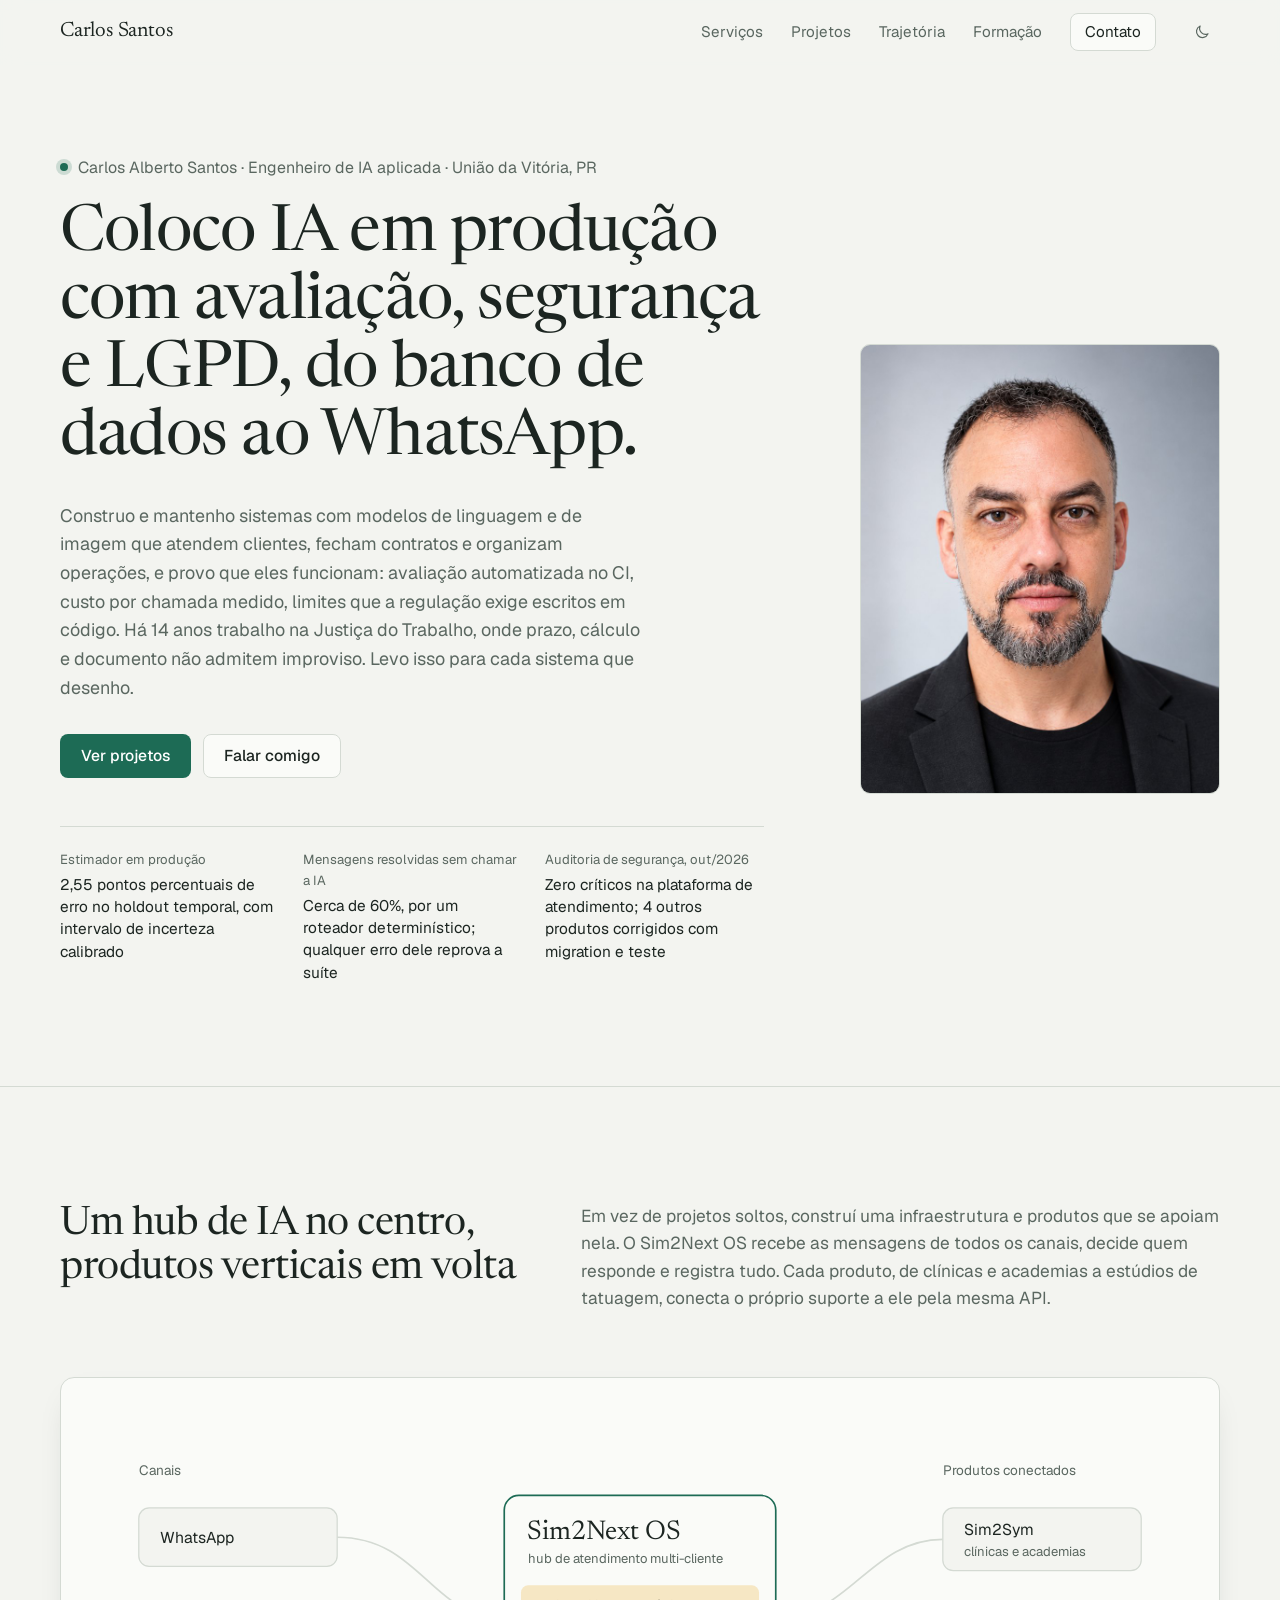
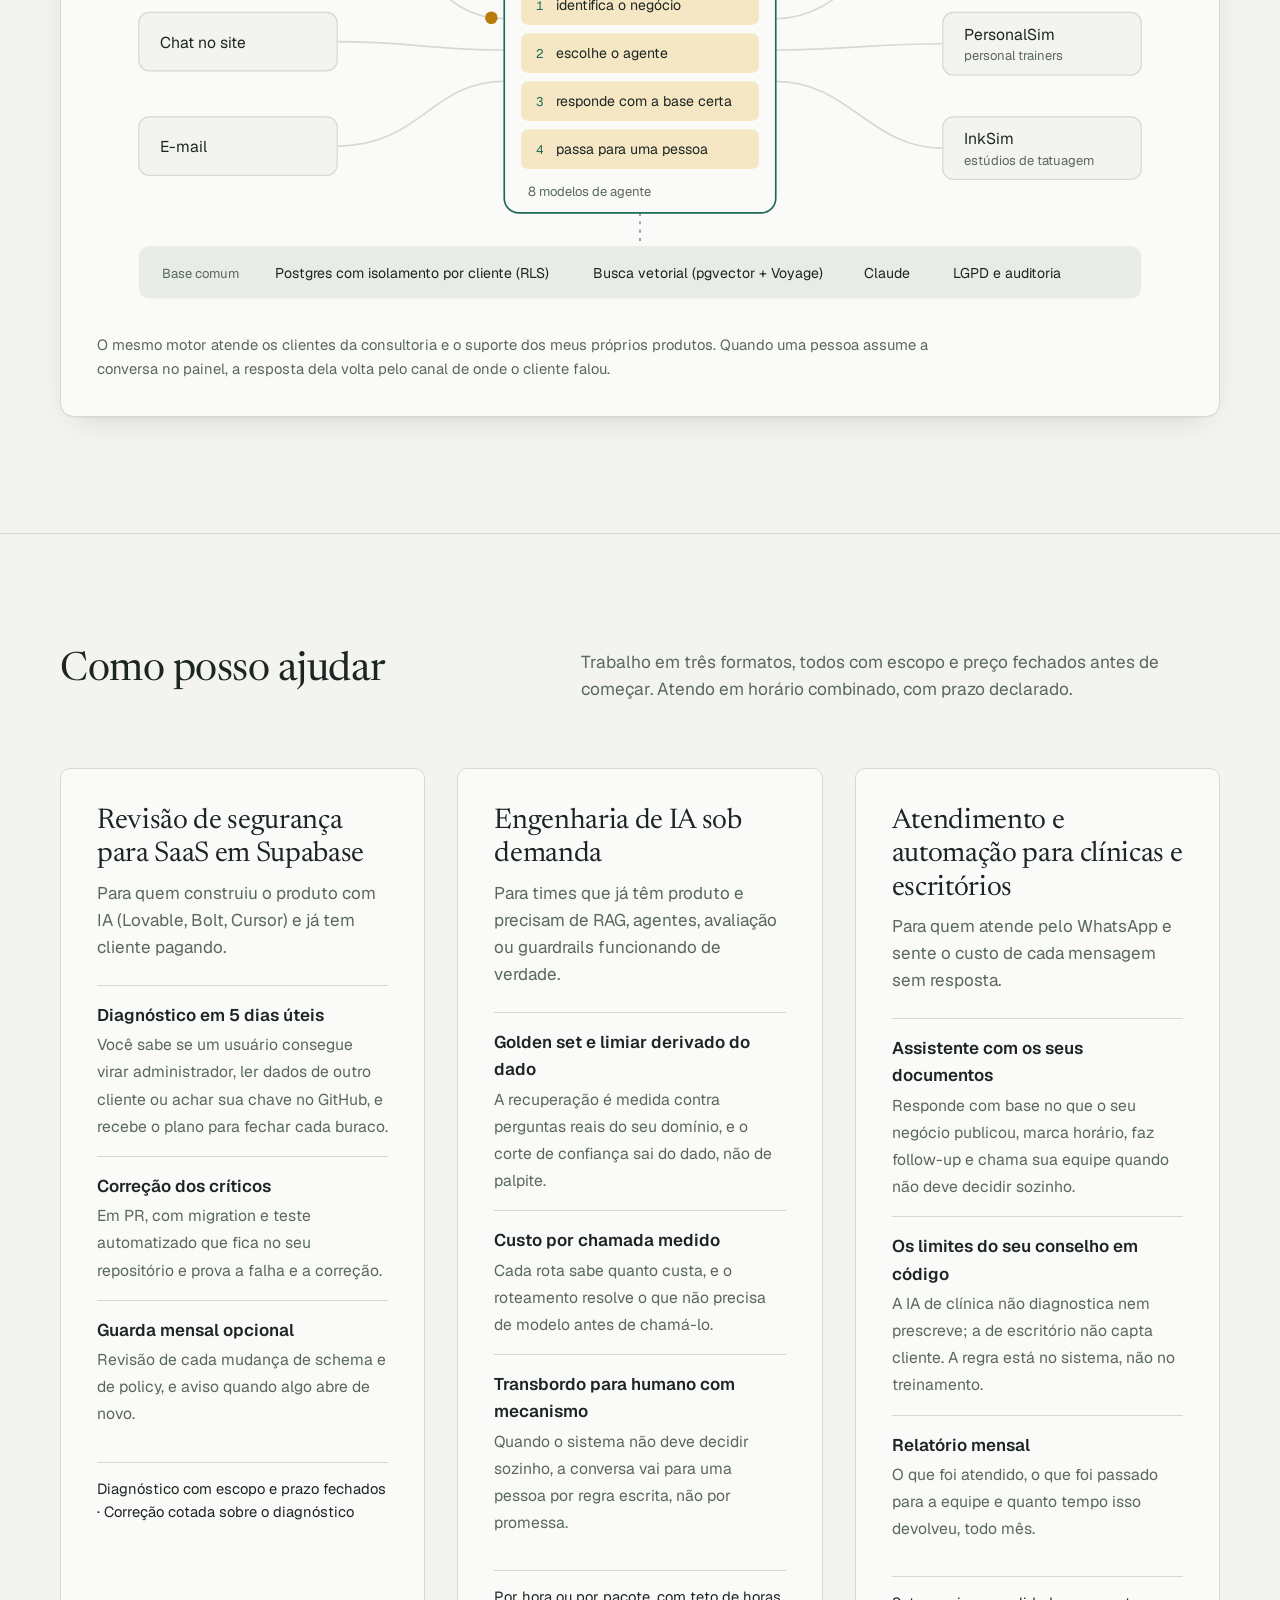
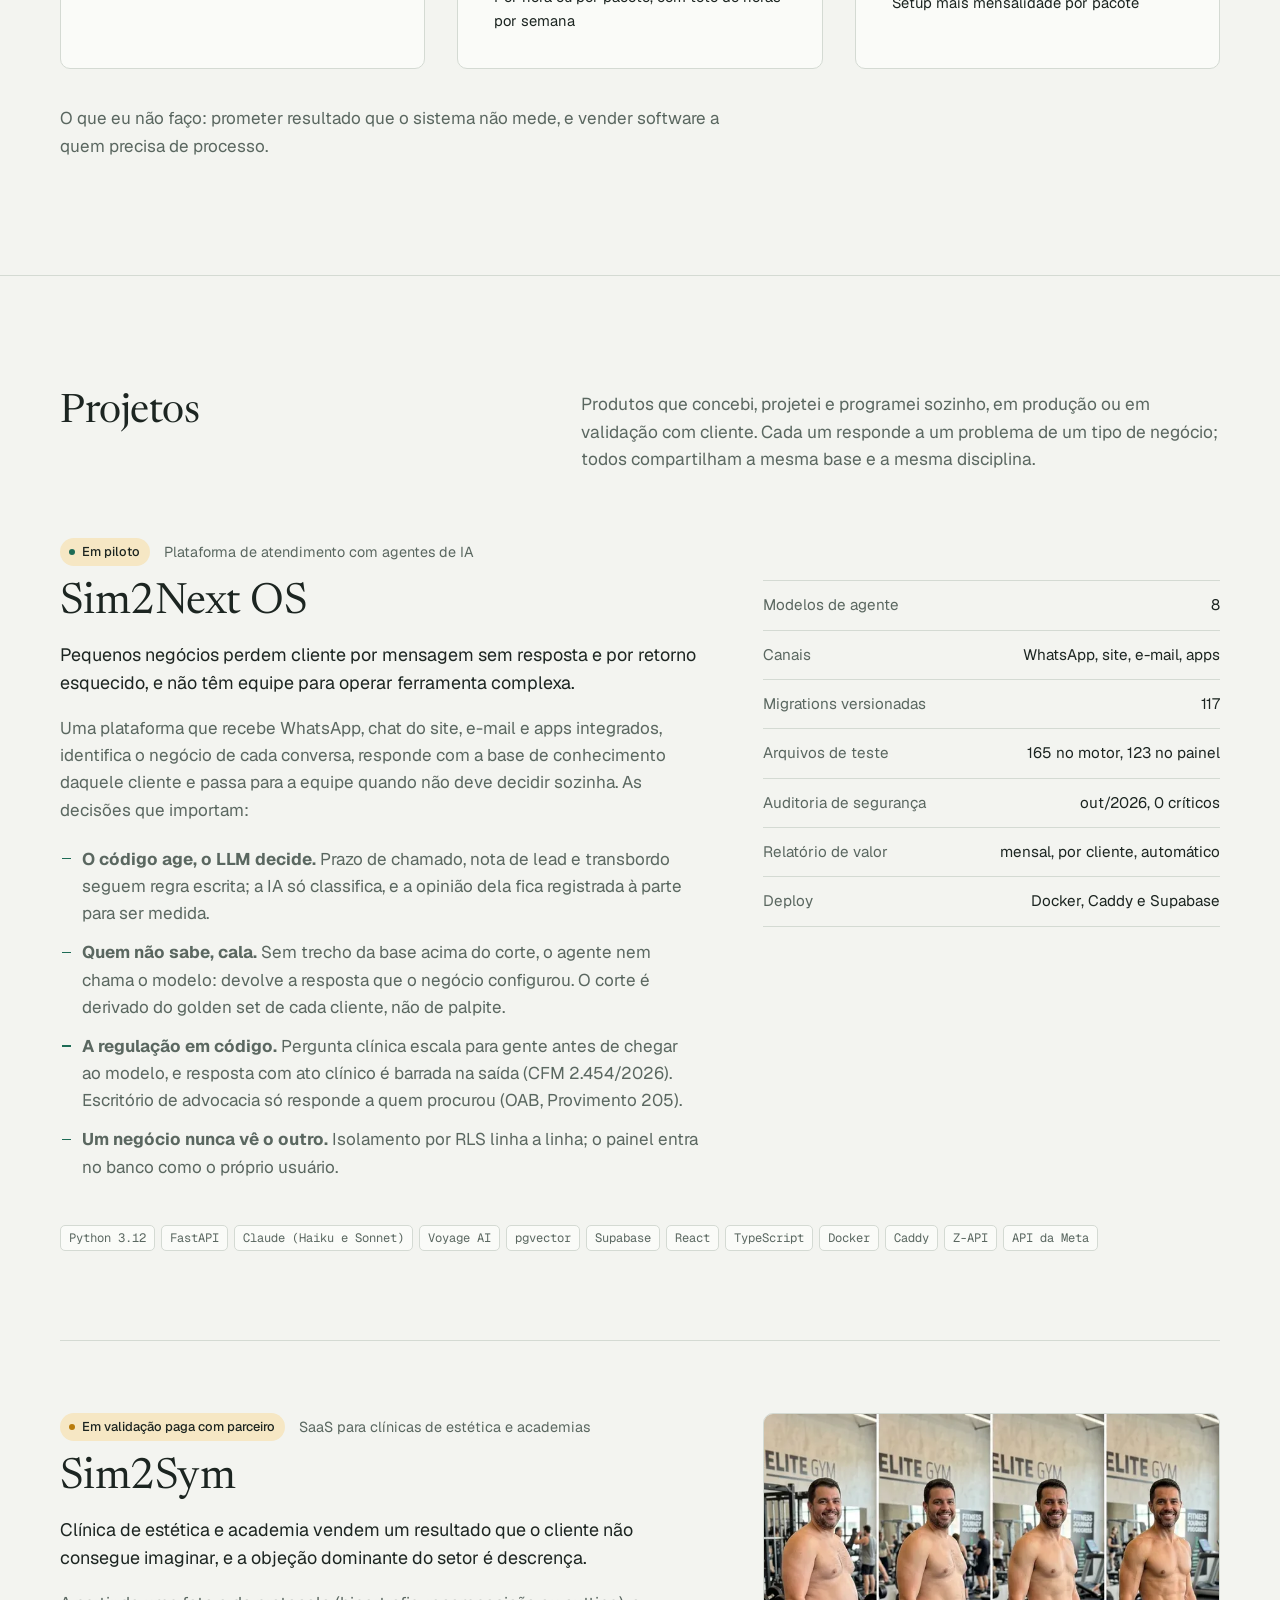
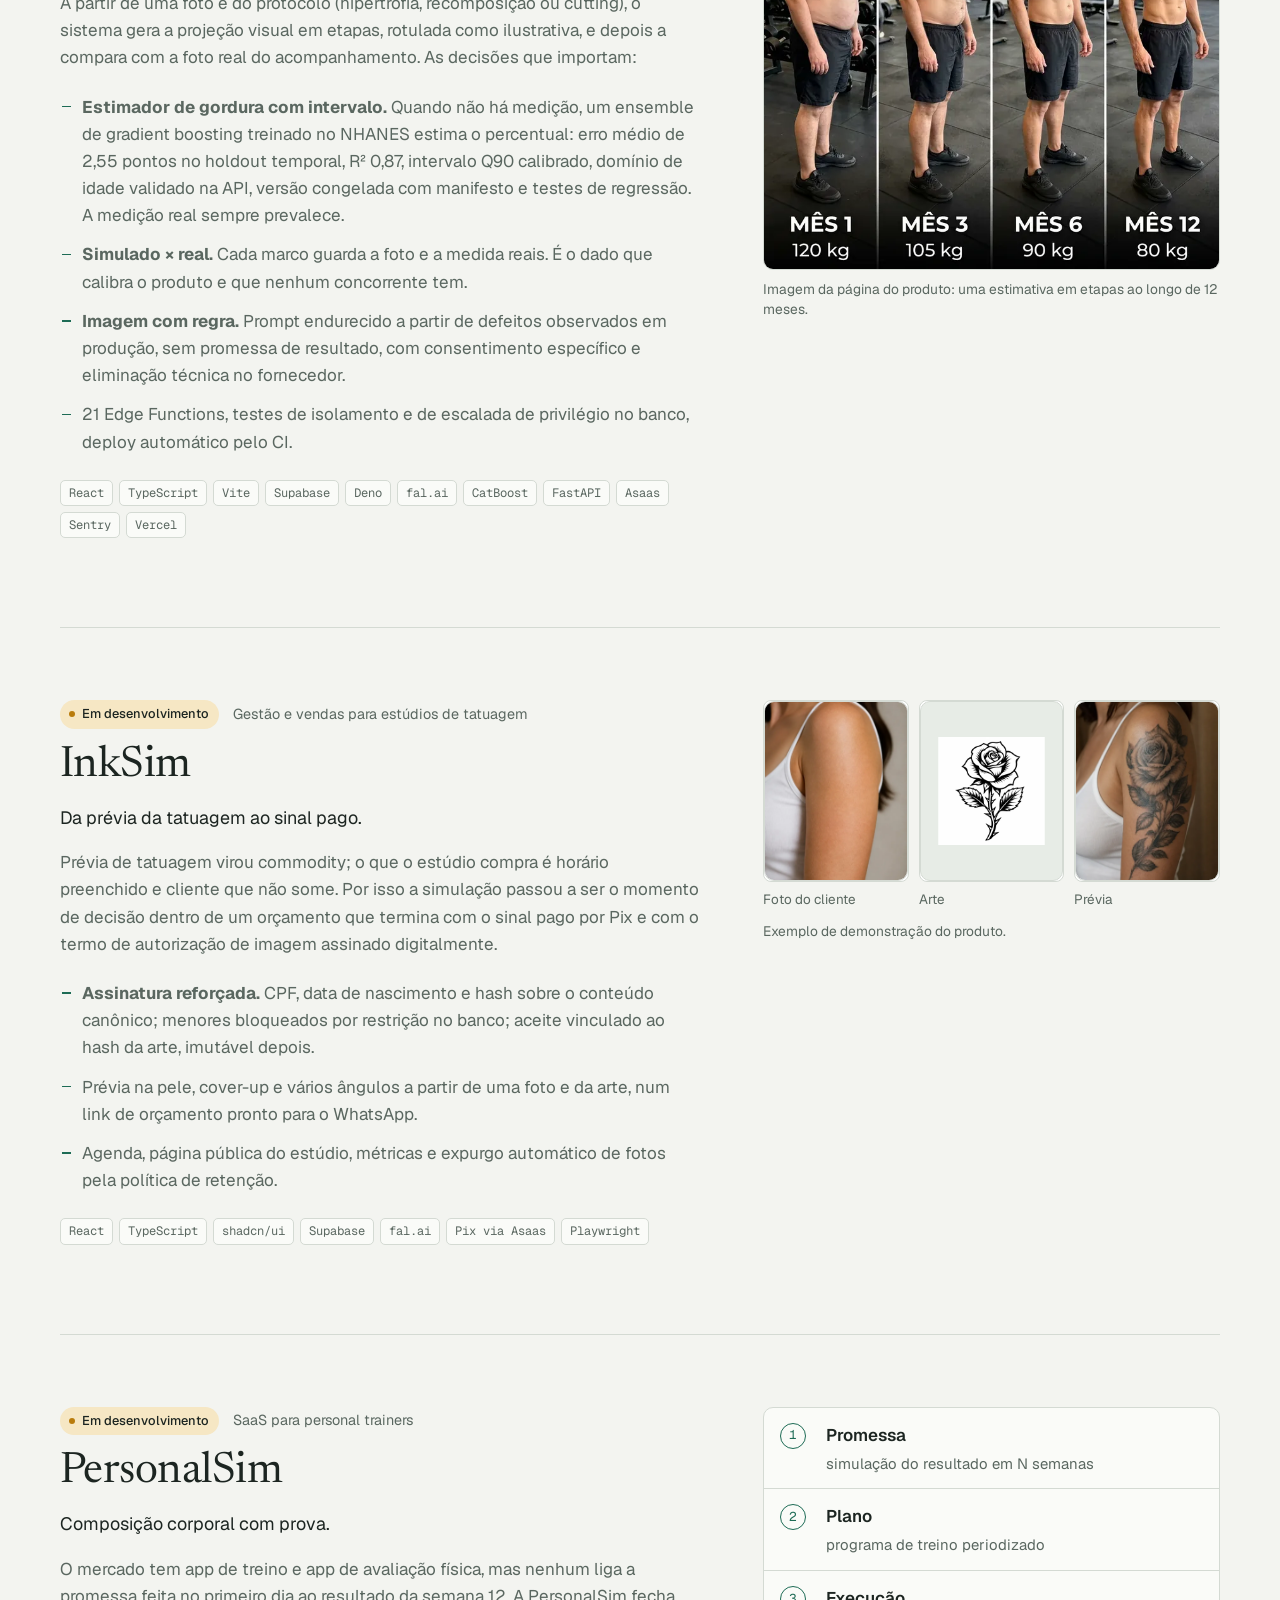
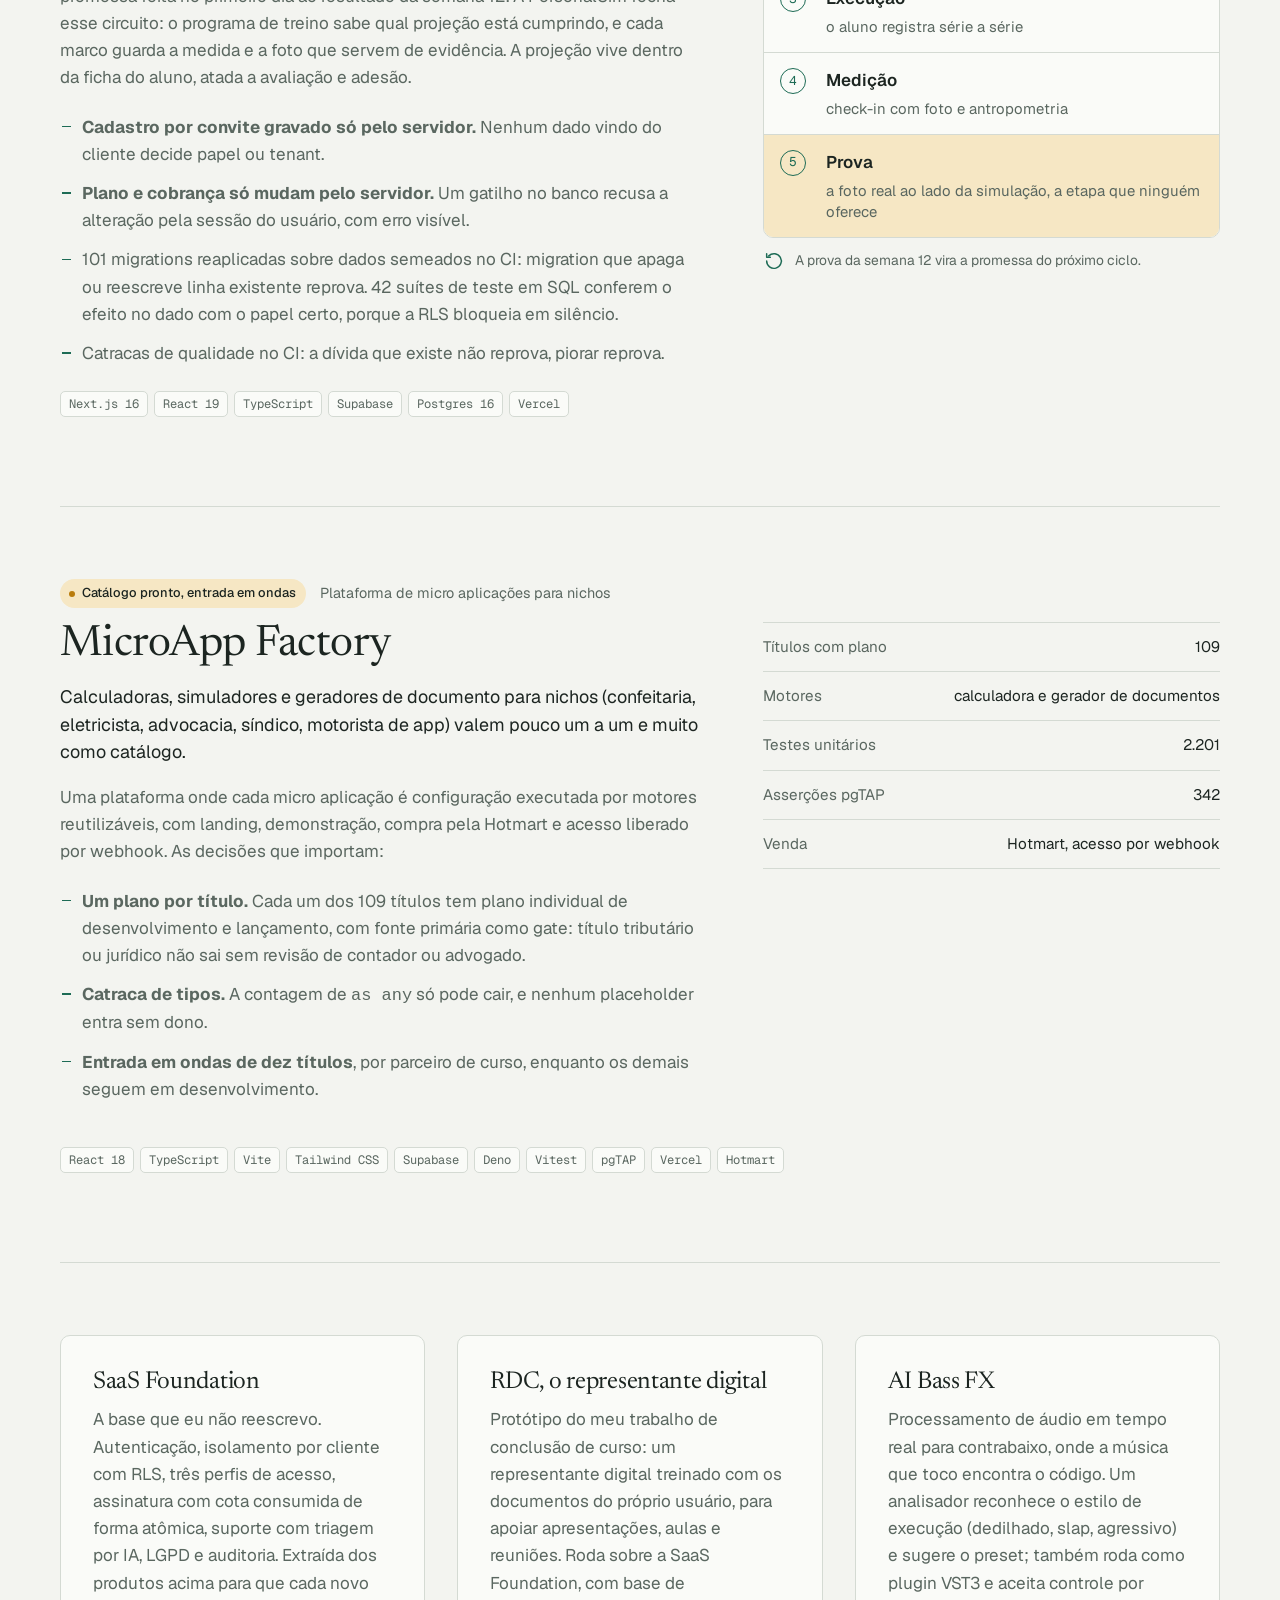
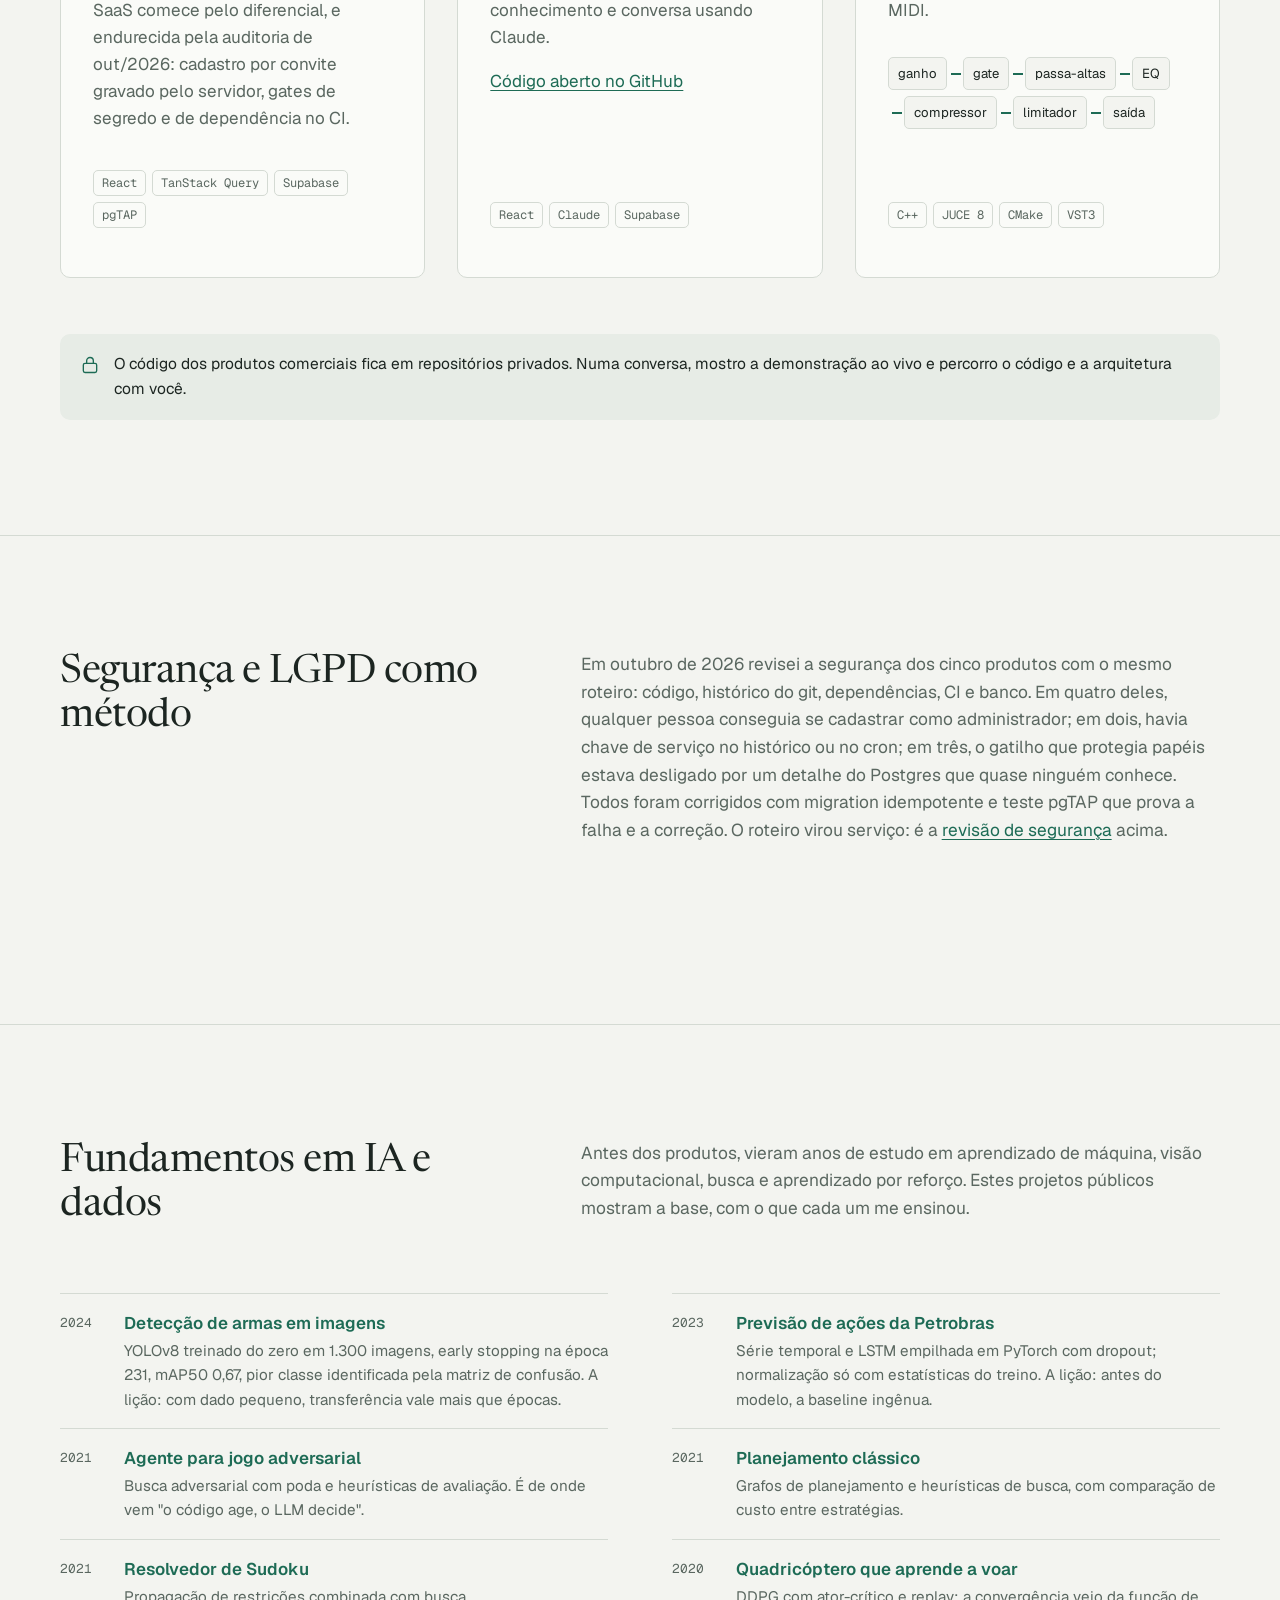
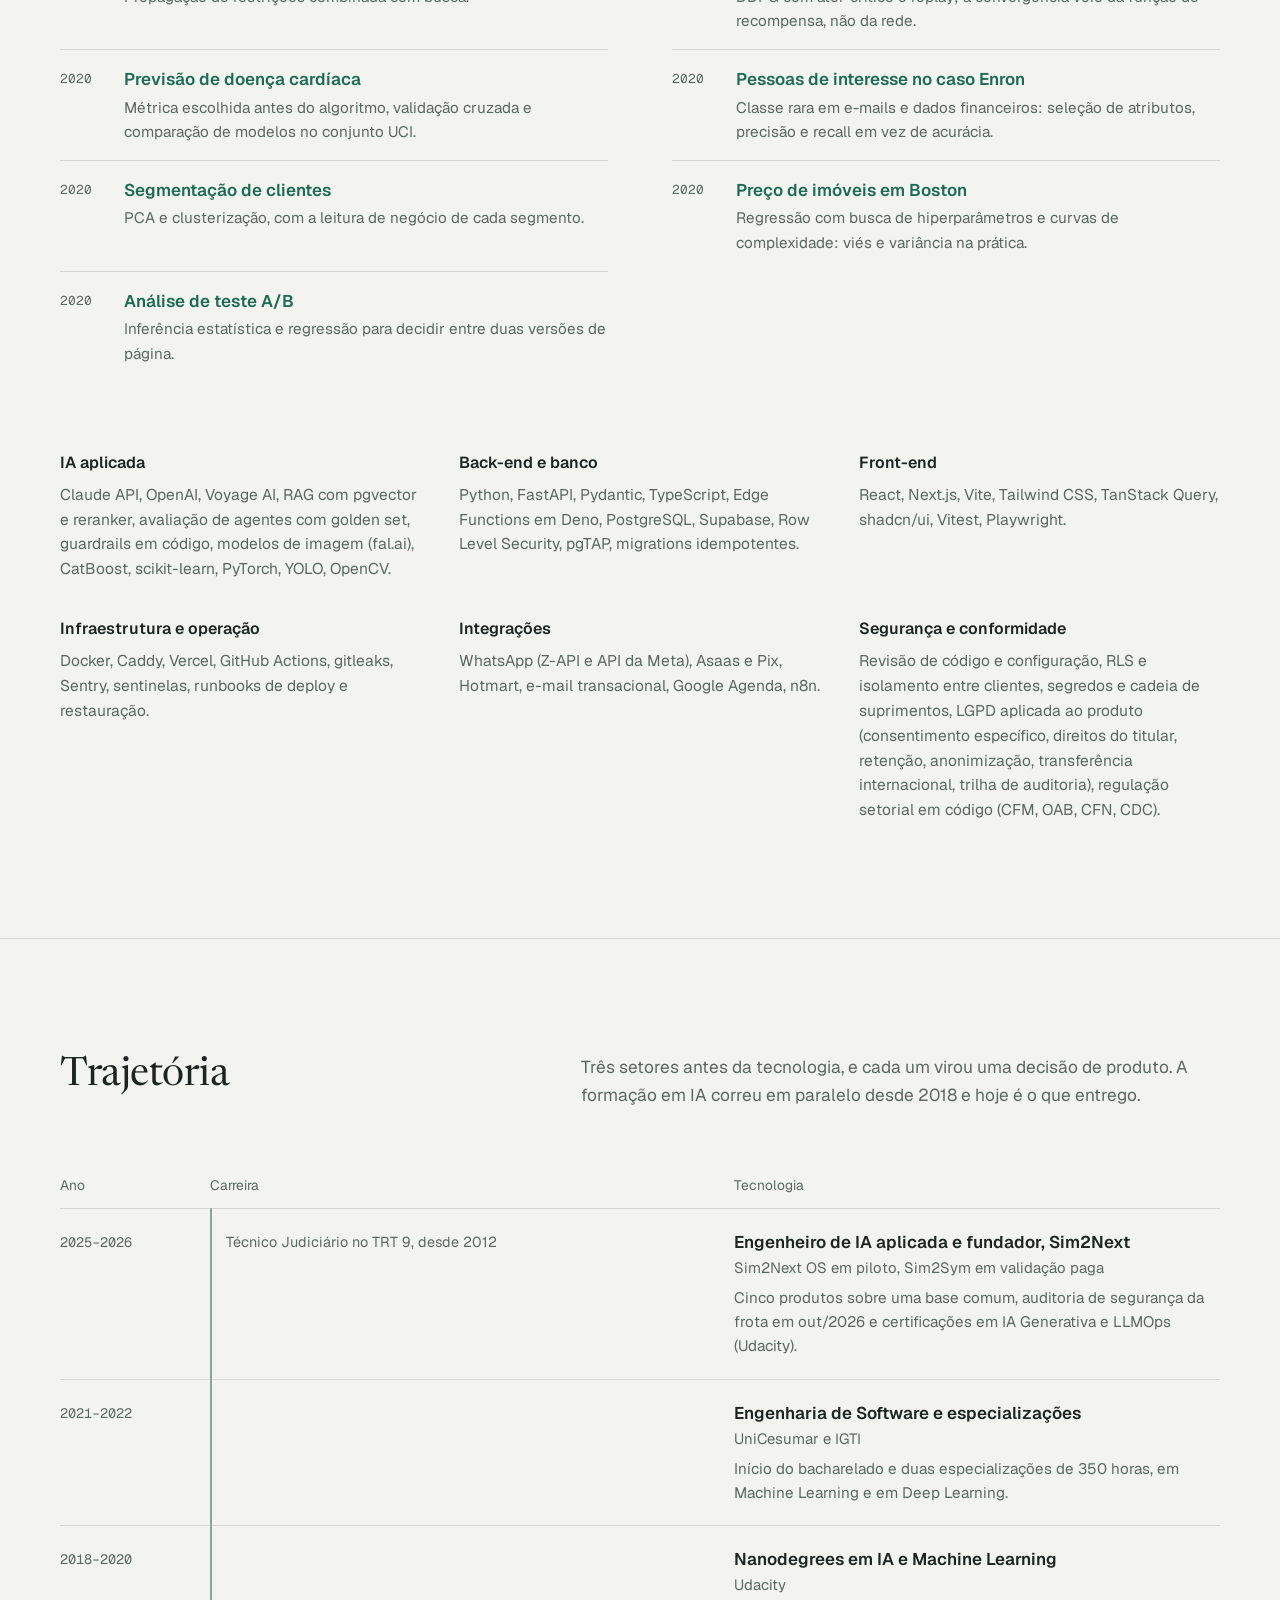
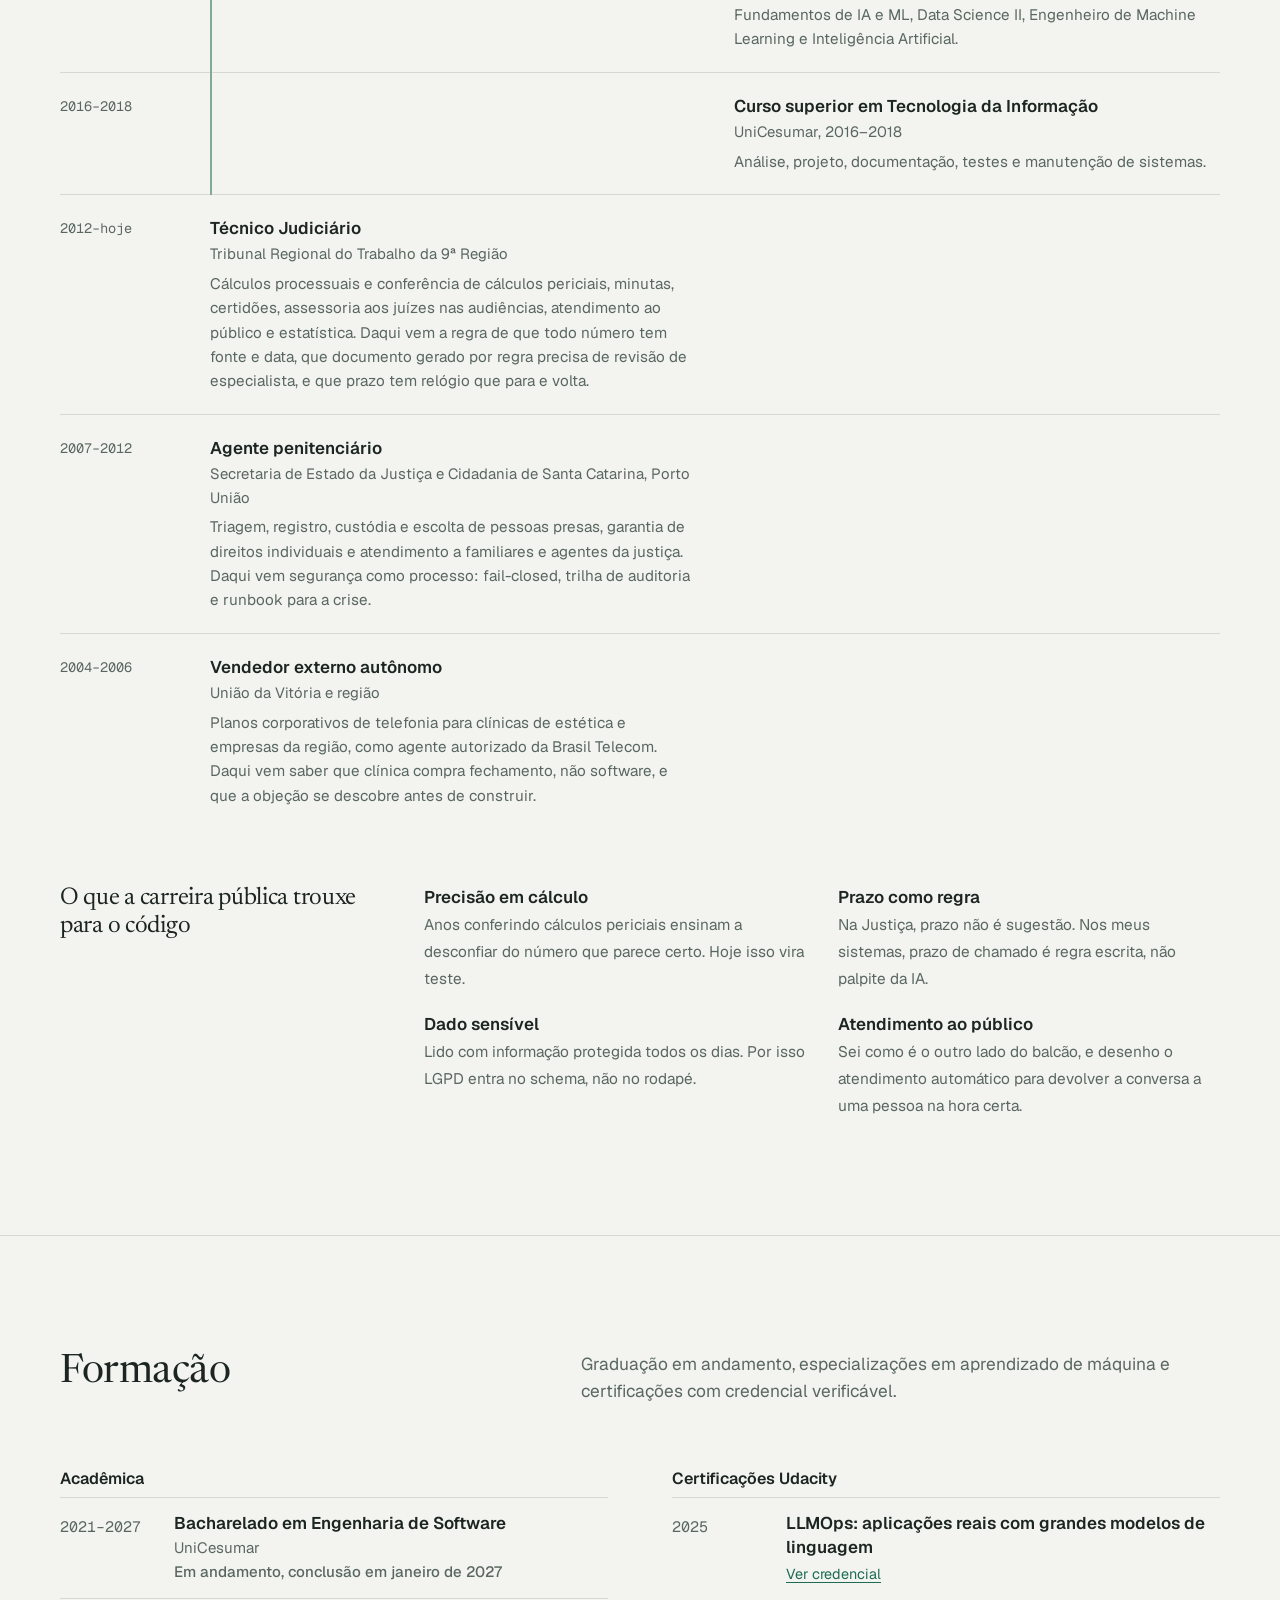
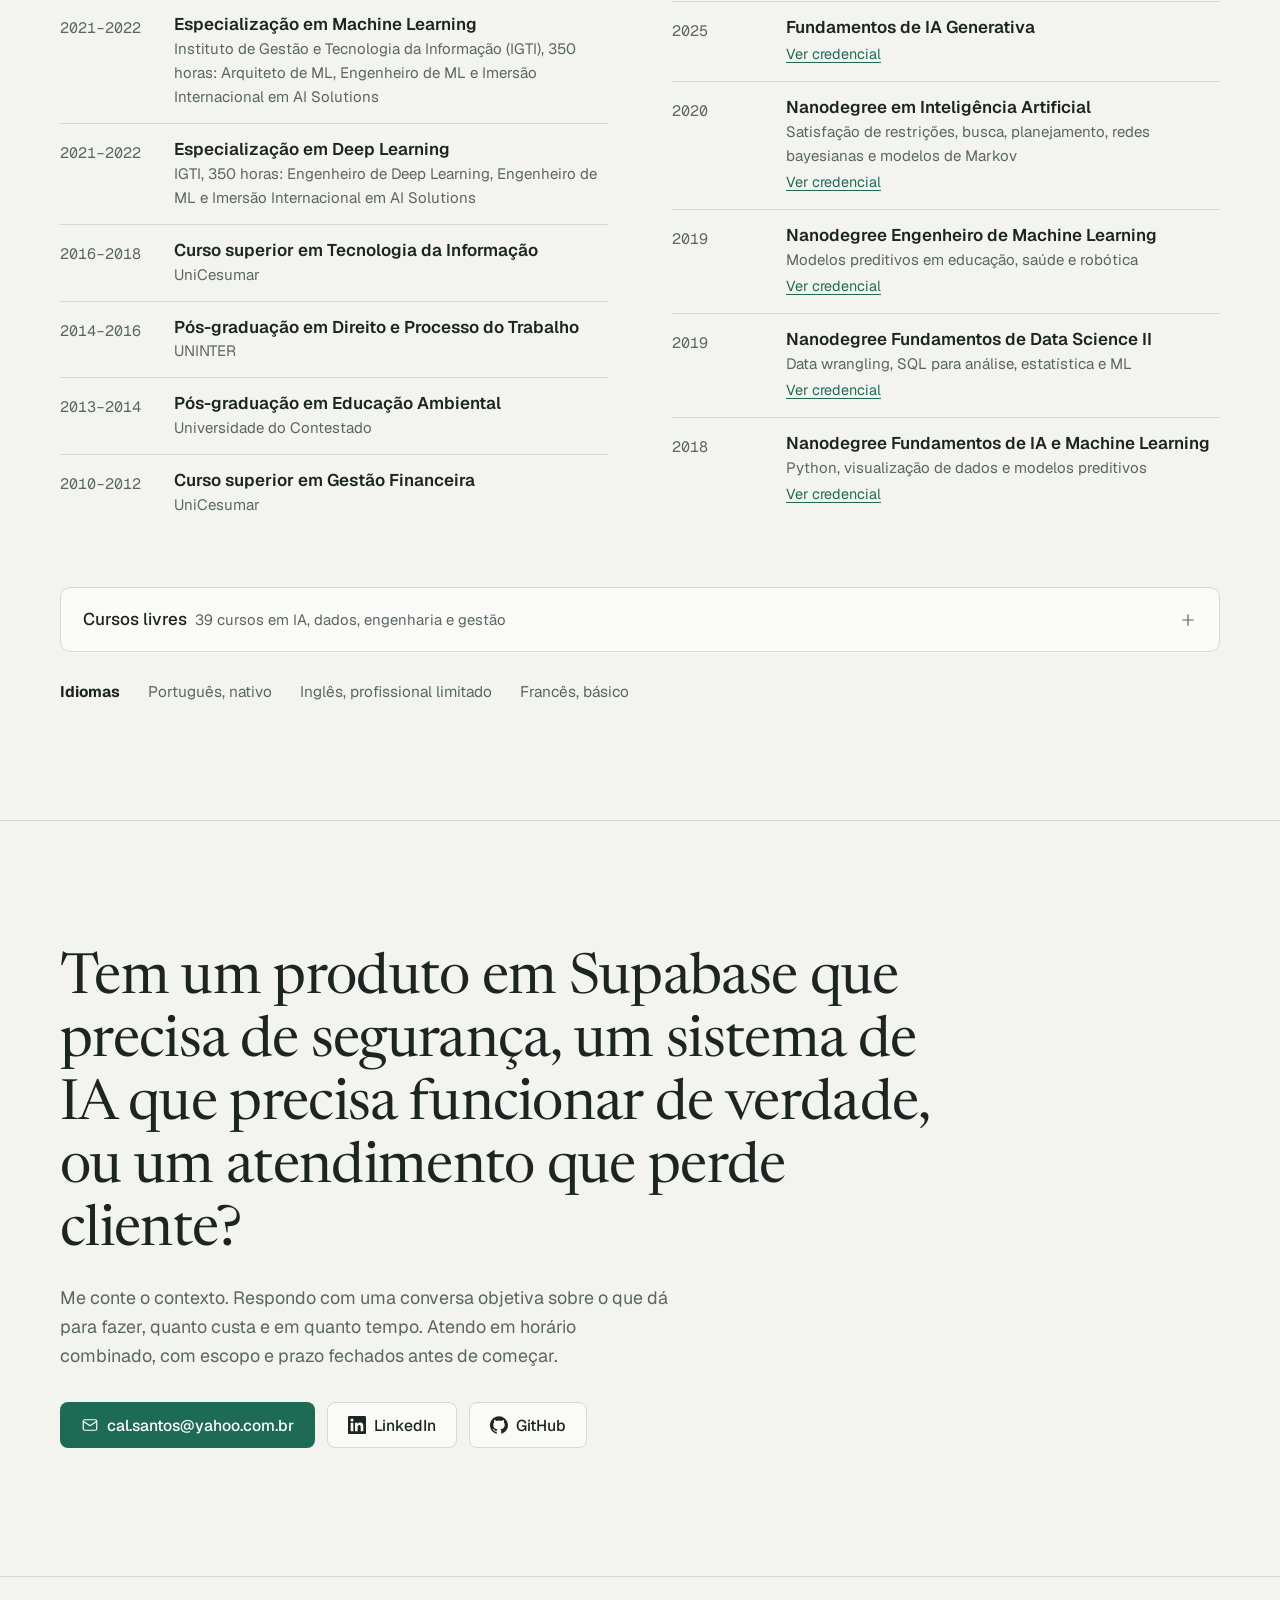
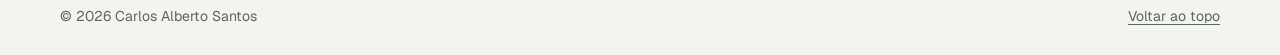
==== commit 12b4561f: "texto: retira o valor da revisão de segurança O preço fica para a conversa, até o enquadramento da p" ====
--- a/index.html
+++ b/index.html
@@ -226,7 +226,7 @@
               <li><strong>Correção dos críticos</strong><span>Em PR, com migration e teste automatizado que fica no seu repositório e prova a falha e a correção.</span></li>
               <li><strong>Guarda mensal opcional</strong><span>Revisão de cada mudança de schema e de policy, e aviso quando algo abre de novo.</span></li>
             </ul>
-            <p class="offer-price">Diagnóstico a partir de R$ 2.500 · Correção cotada sobre o diagnóstico</p>
+            <p class="offer-price">Diagnóstico com escopo e prazo fechados · Correção cotada sobre o diagnóstico</p>
           </div>
           <div class="offer-col">
             <h3>Engenharia de IA sob demanda</h3>
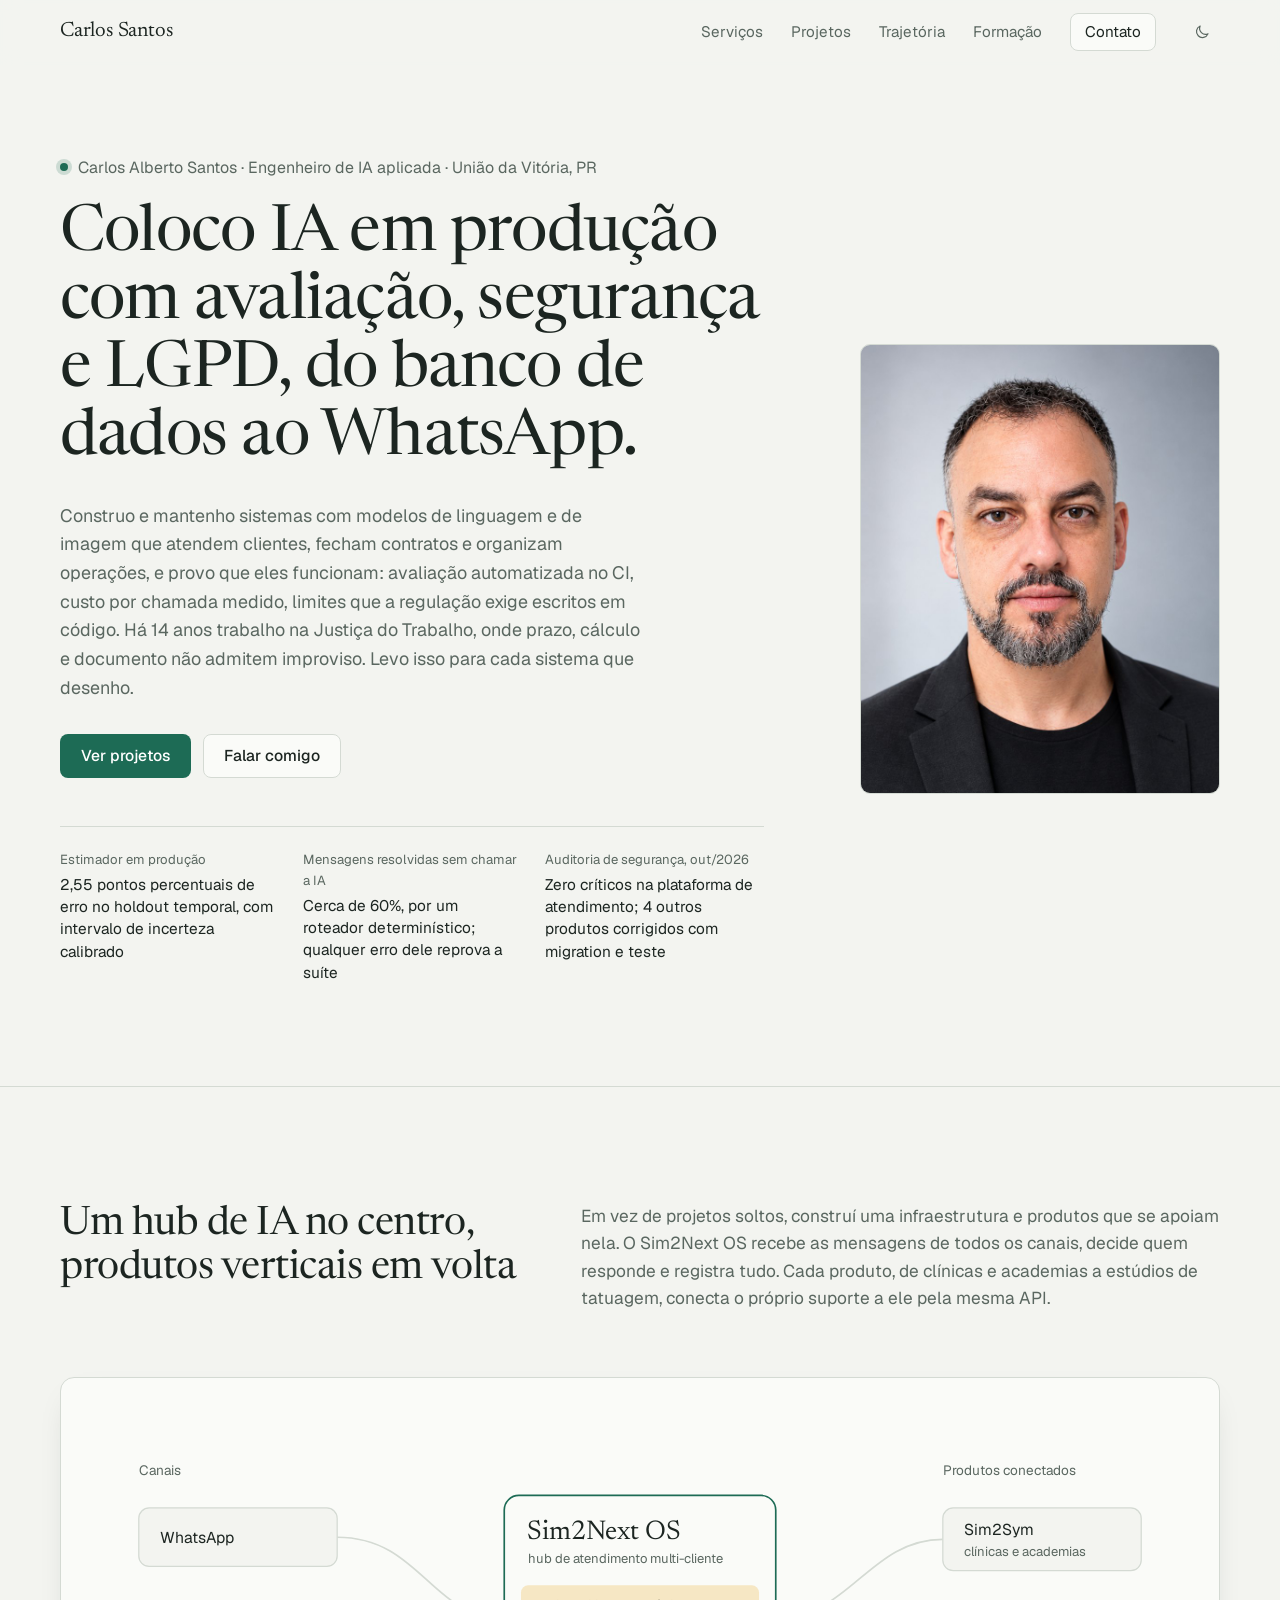
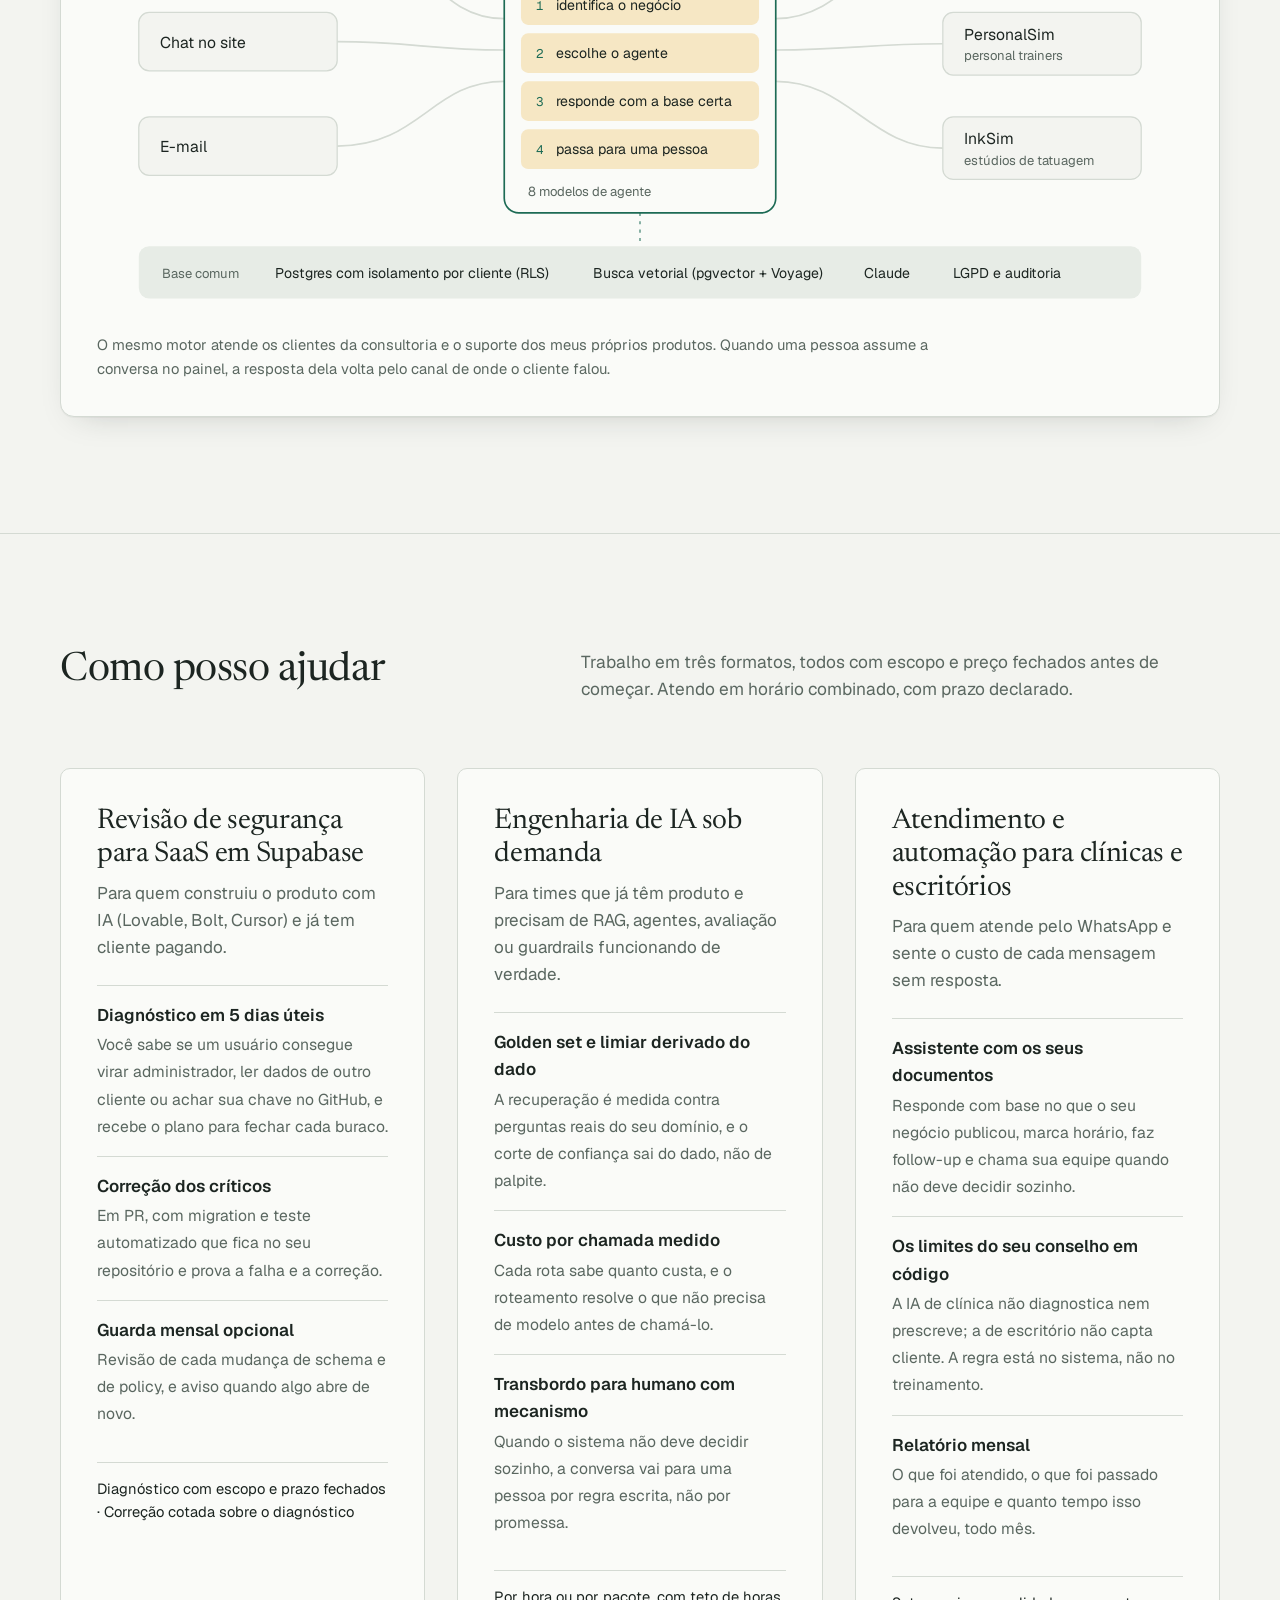
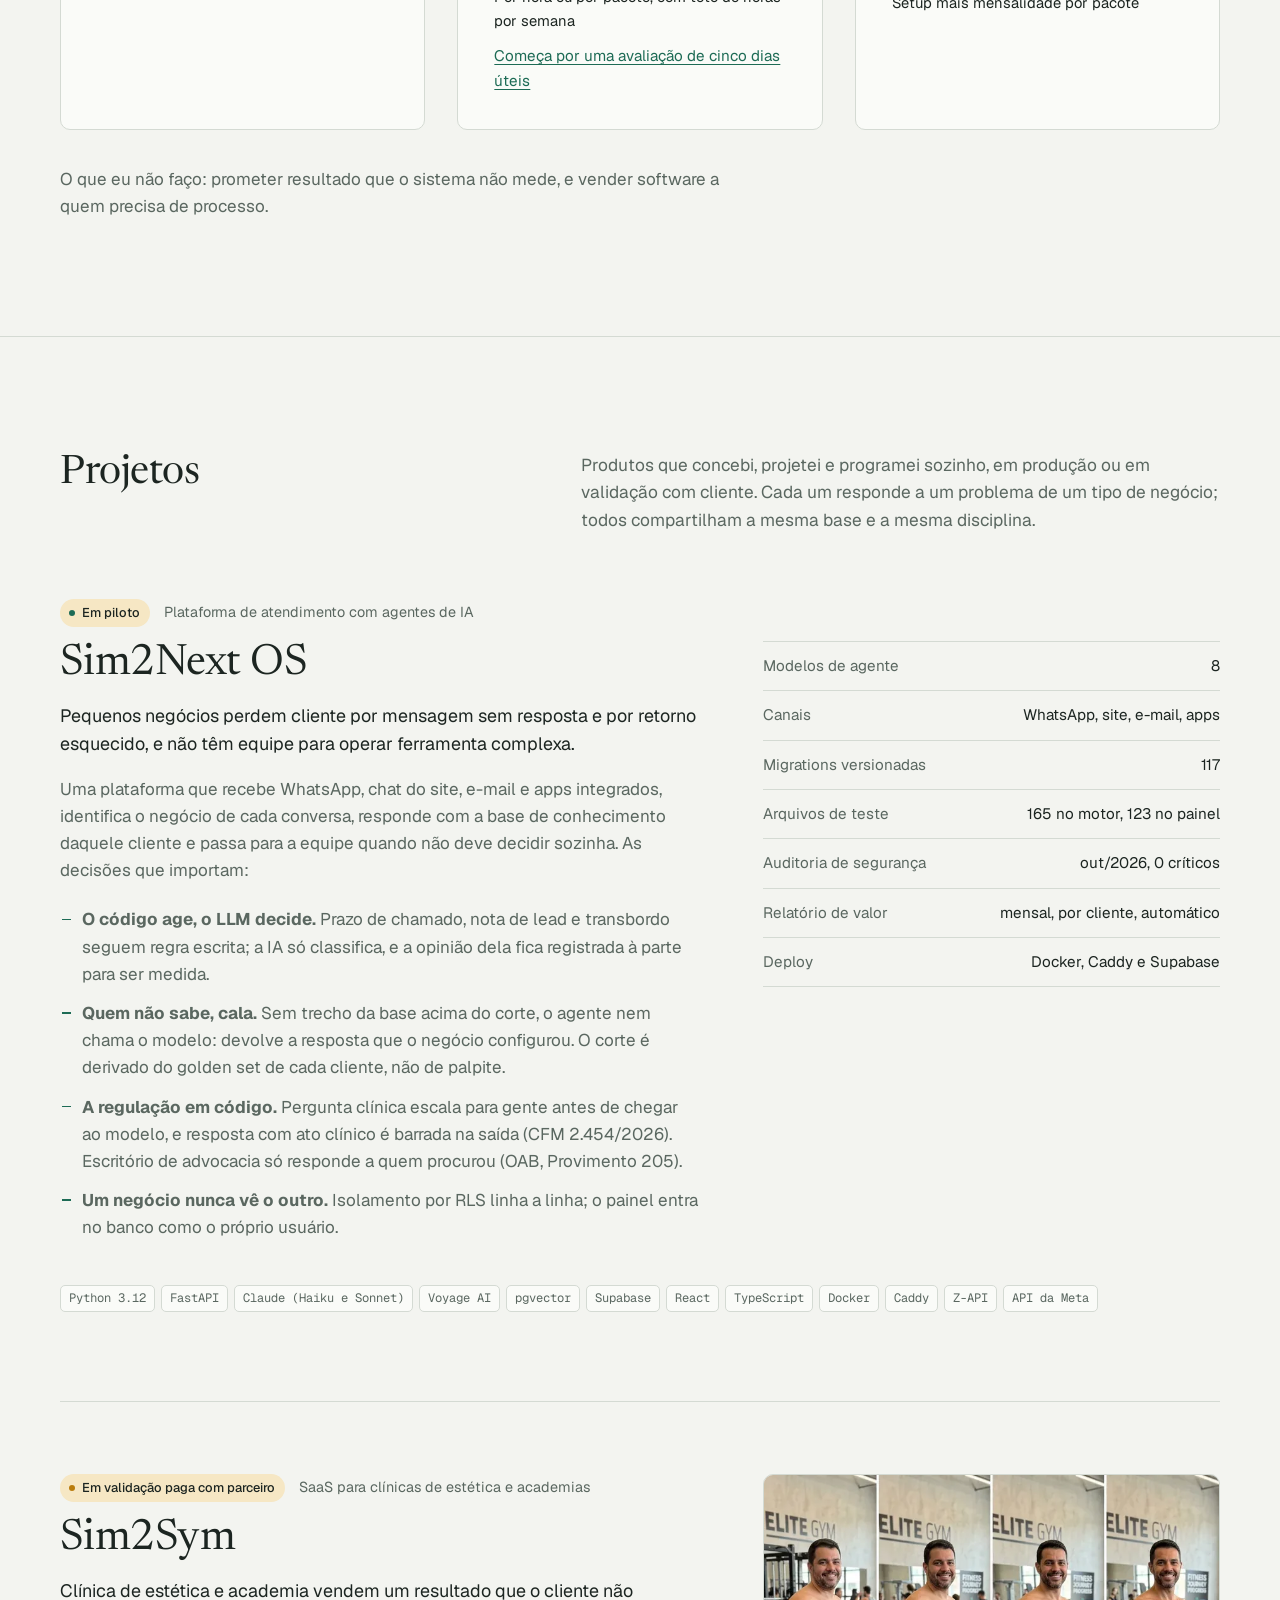
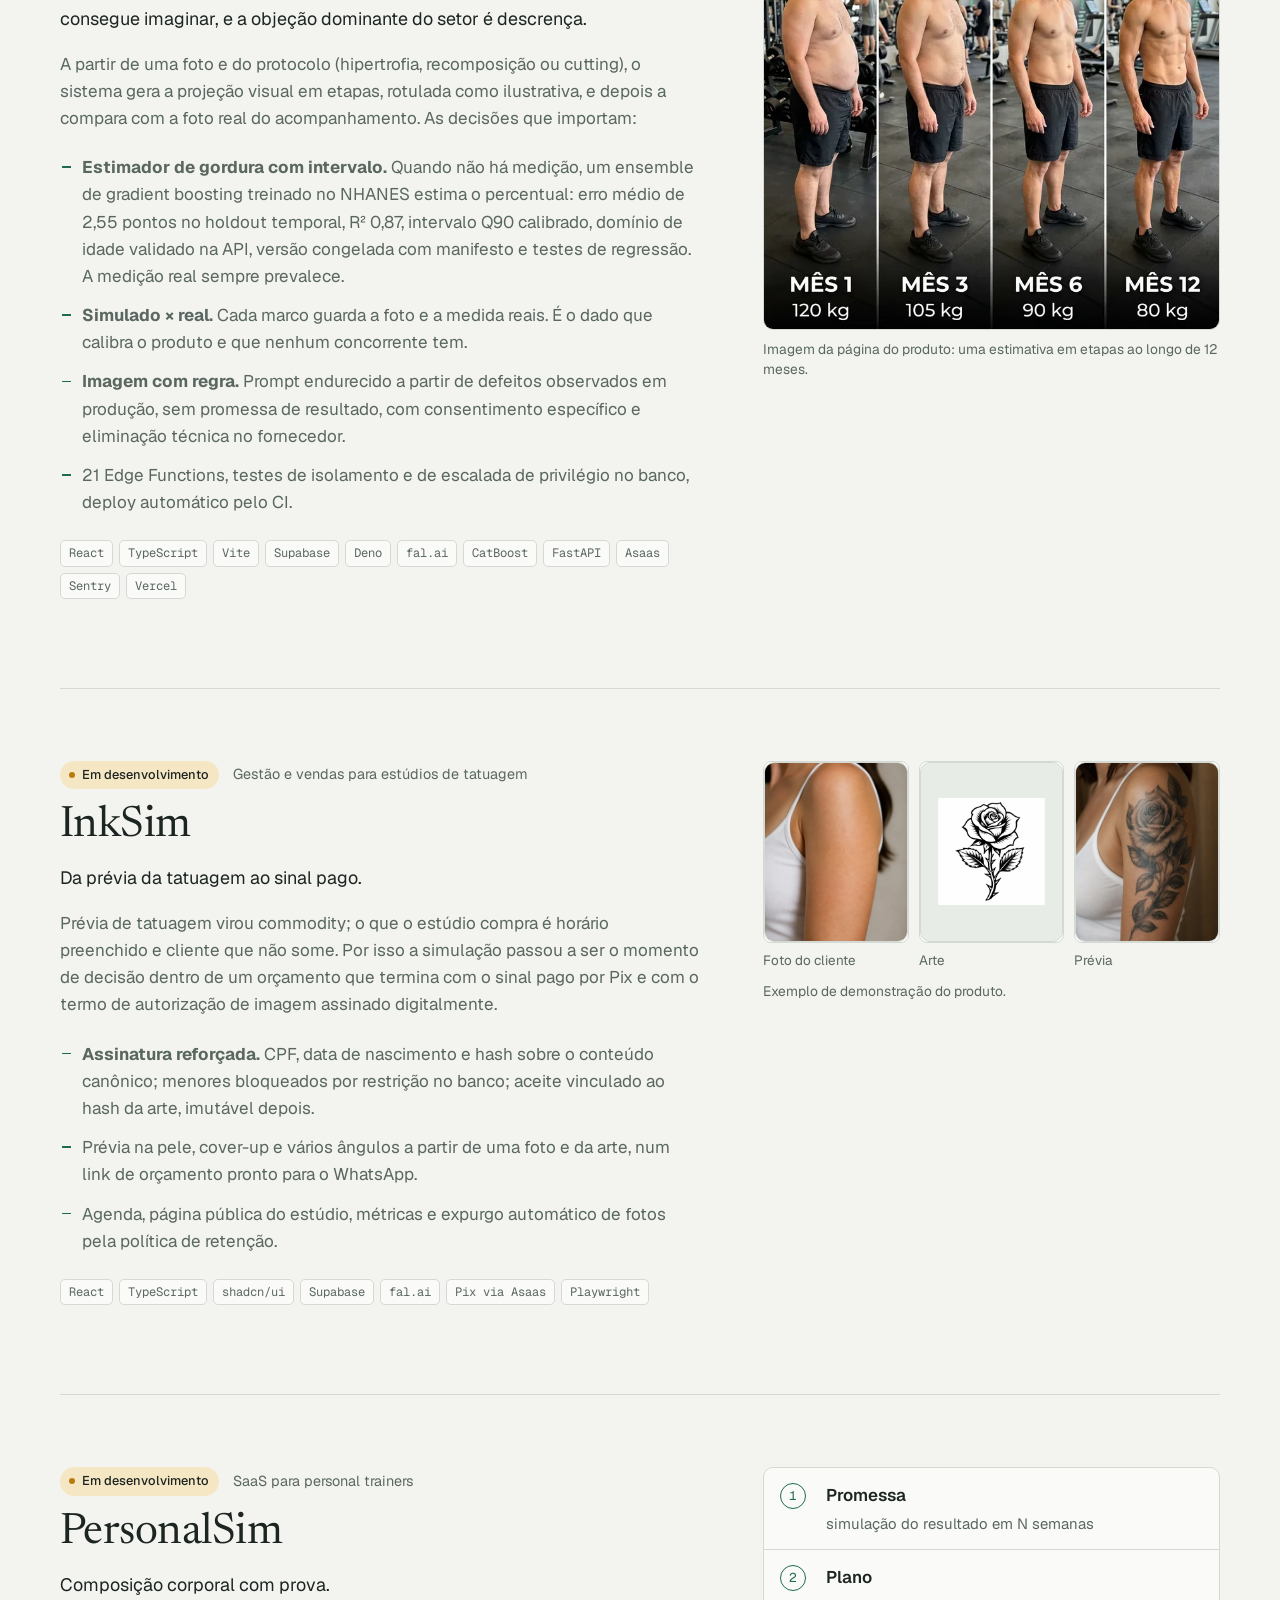
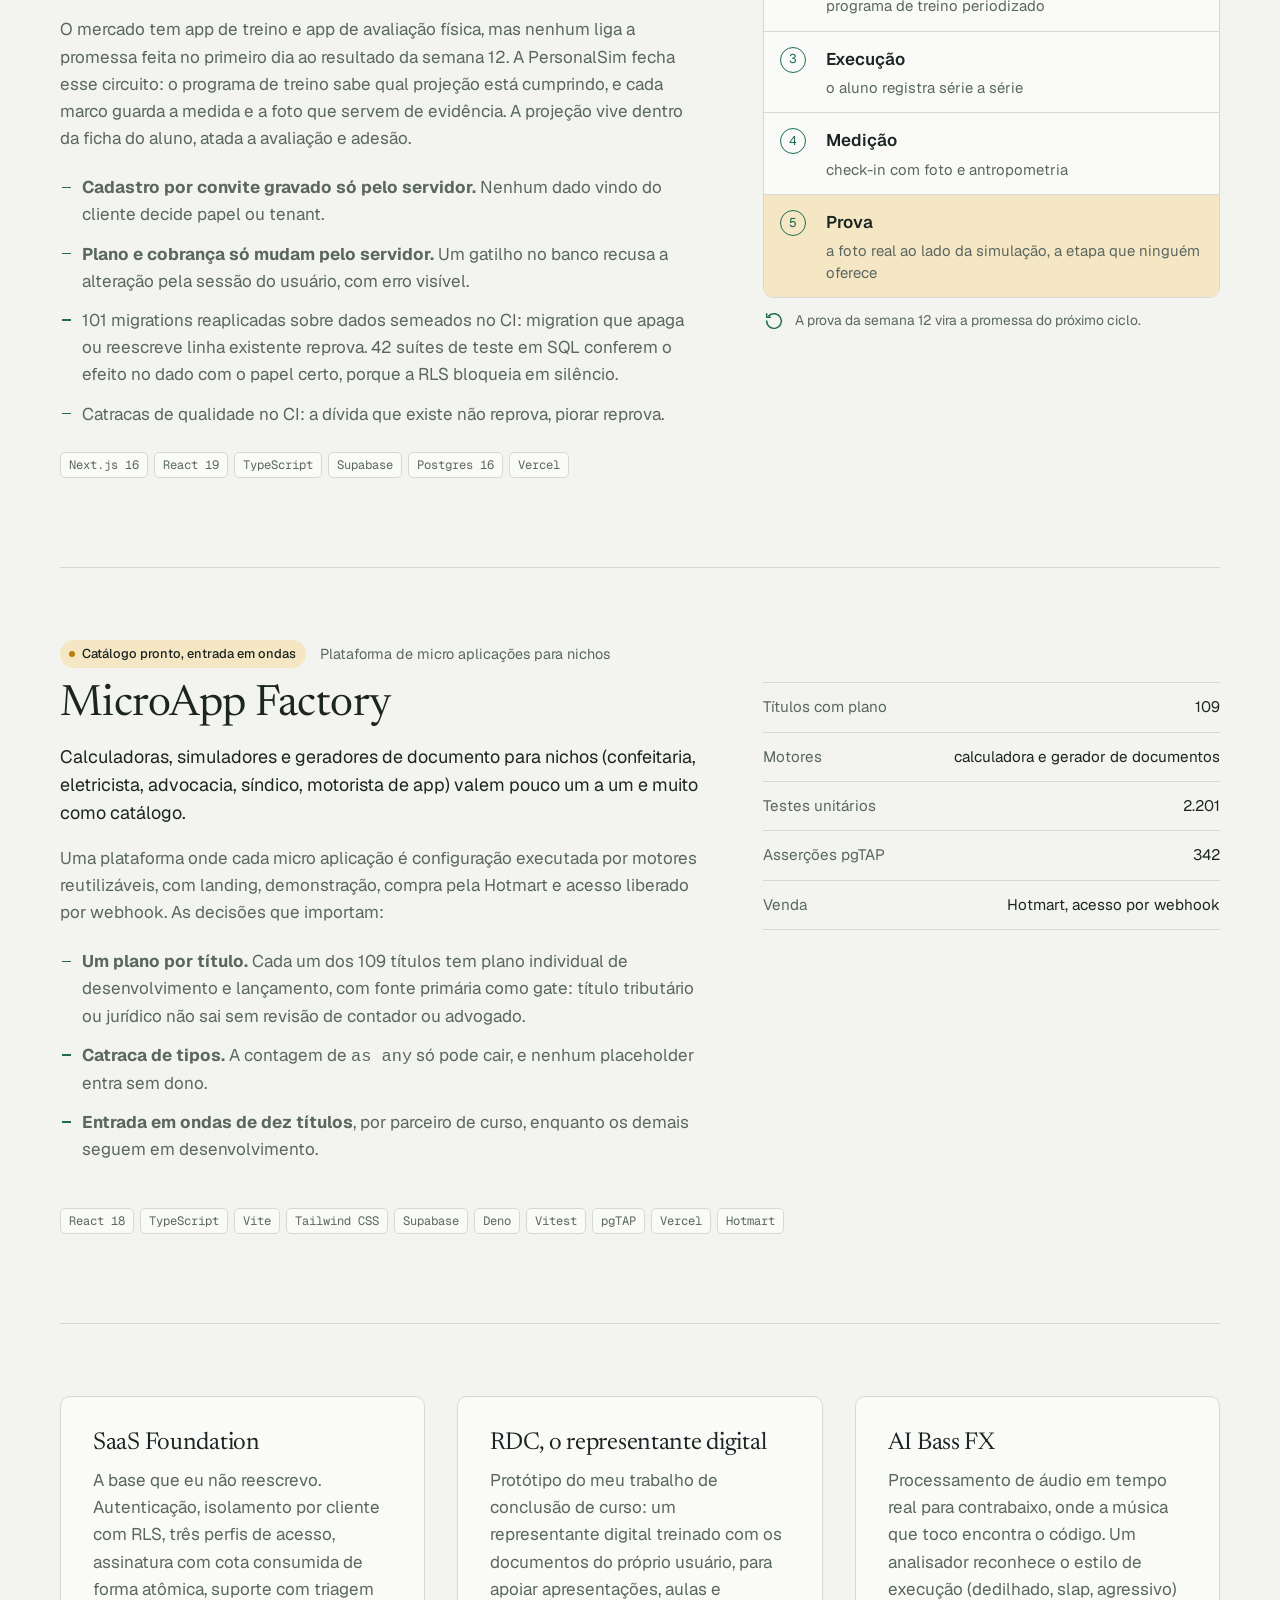
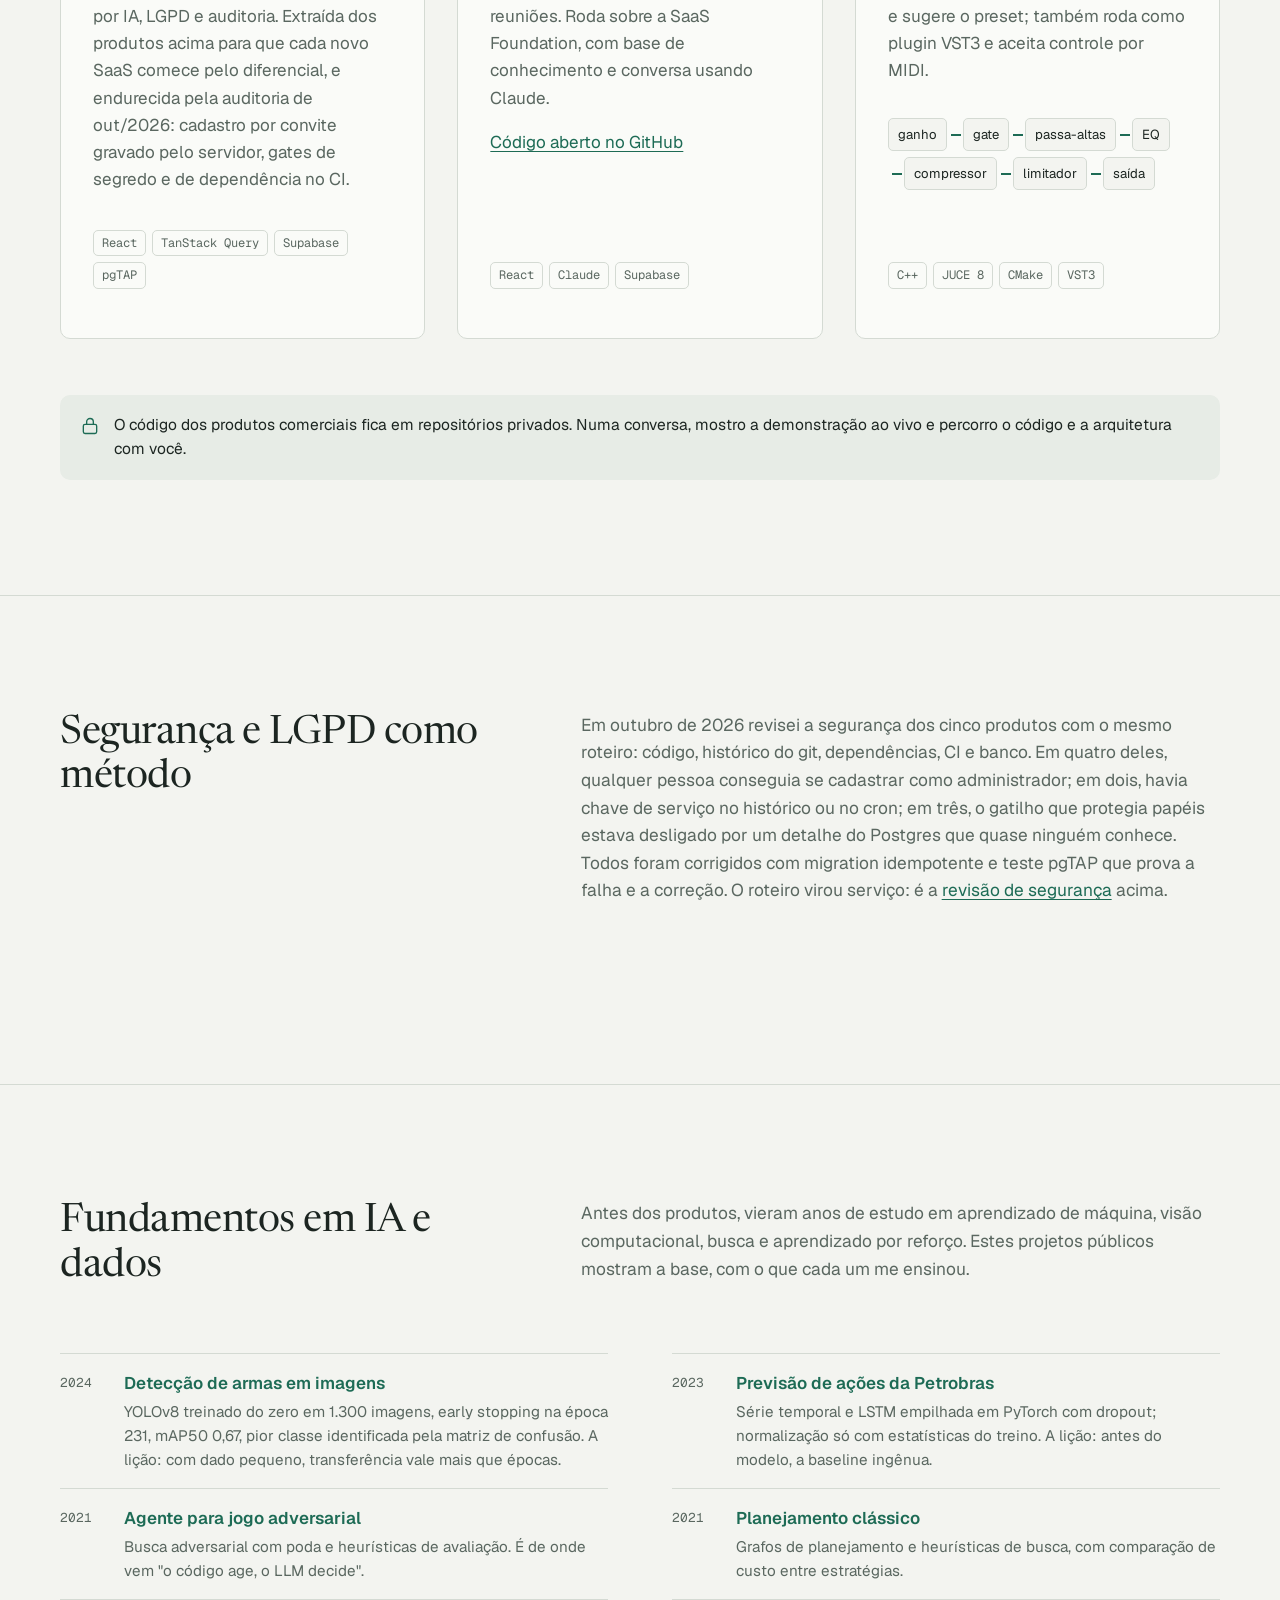
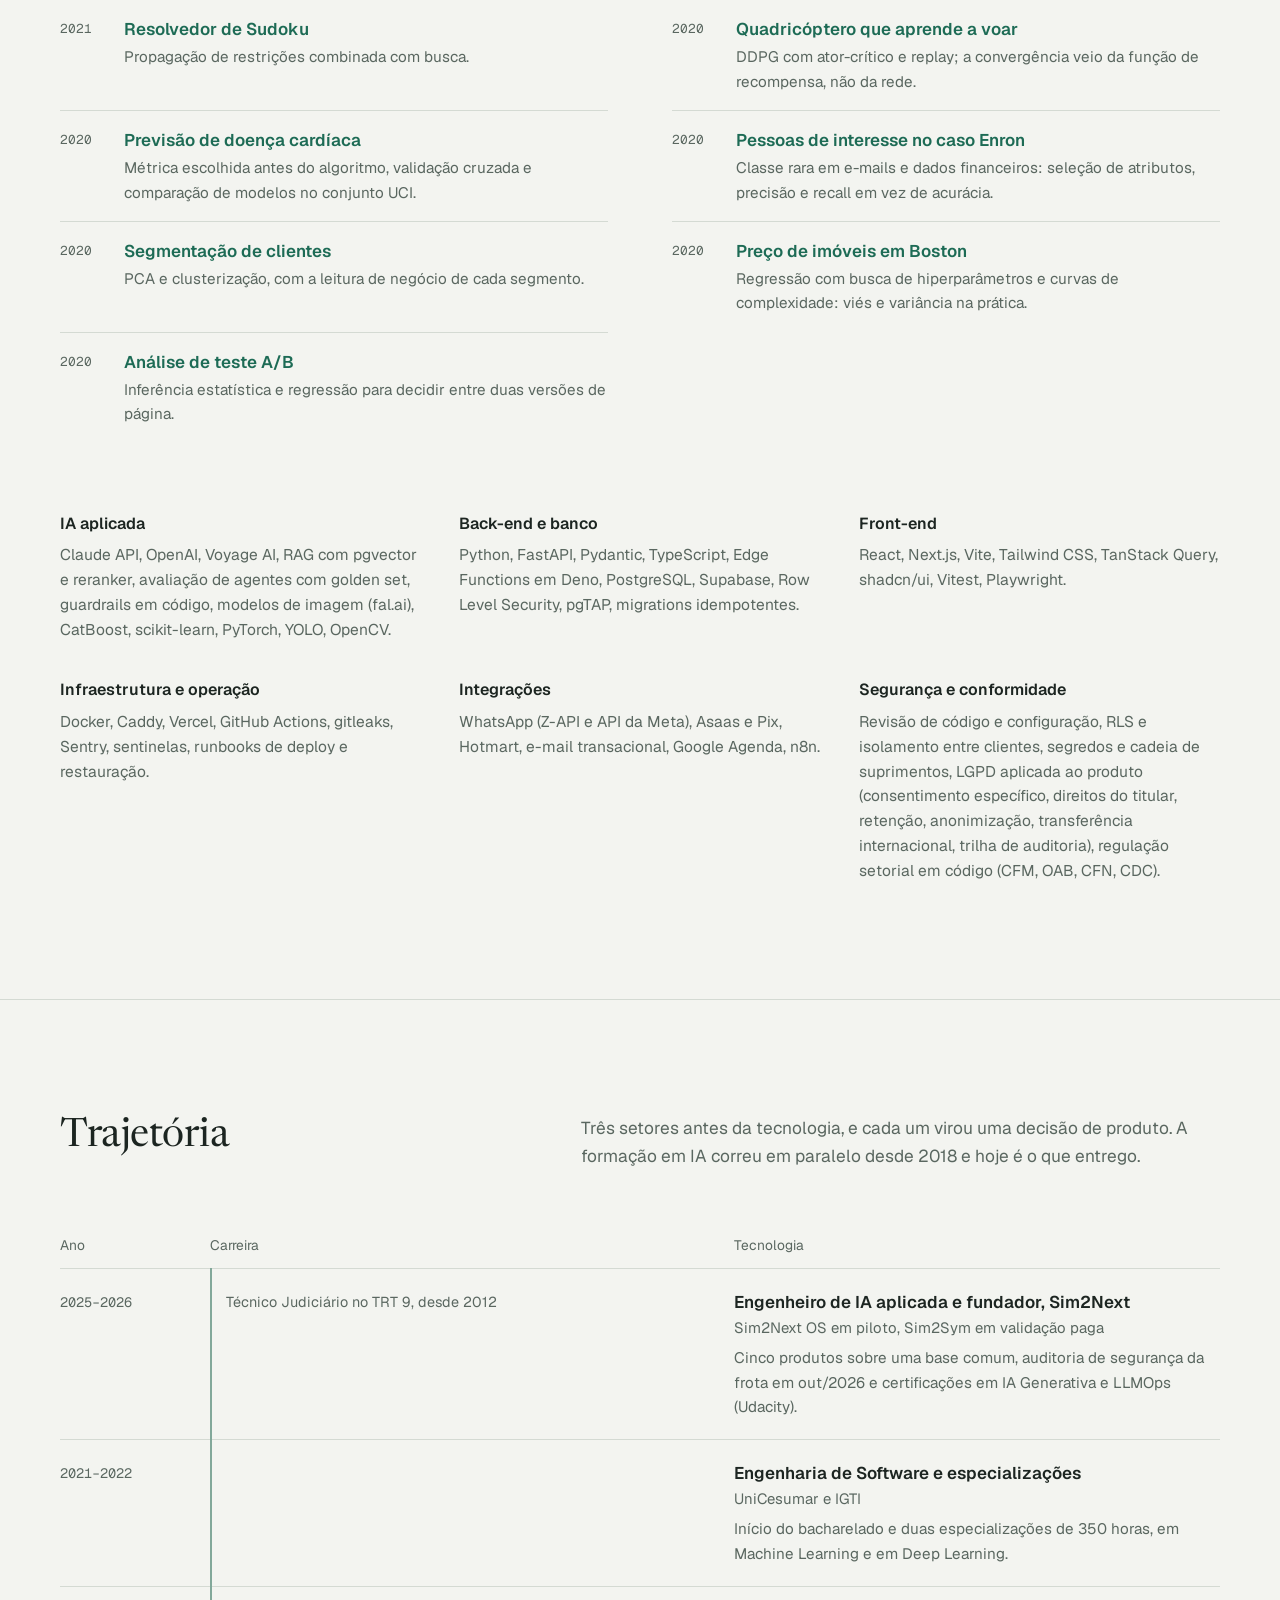
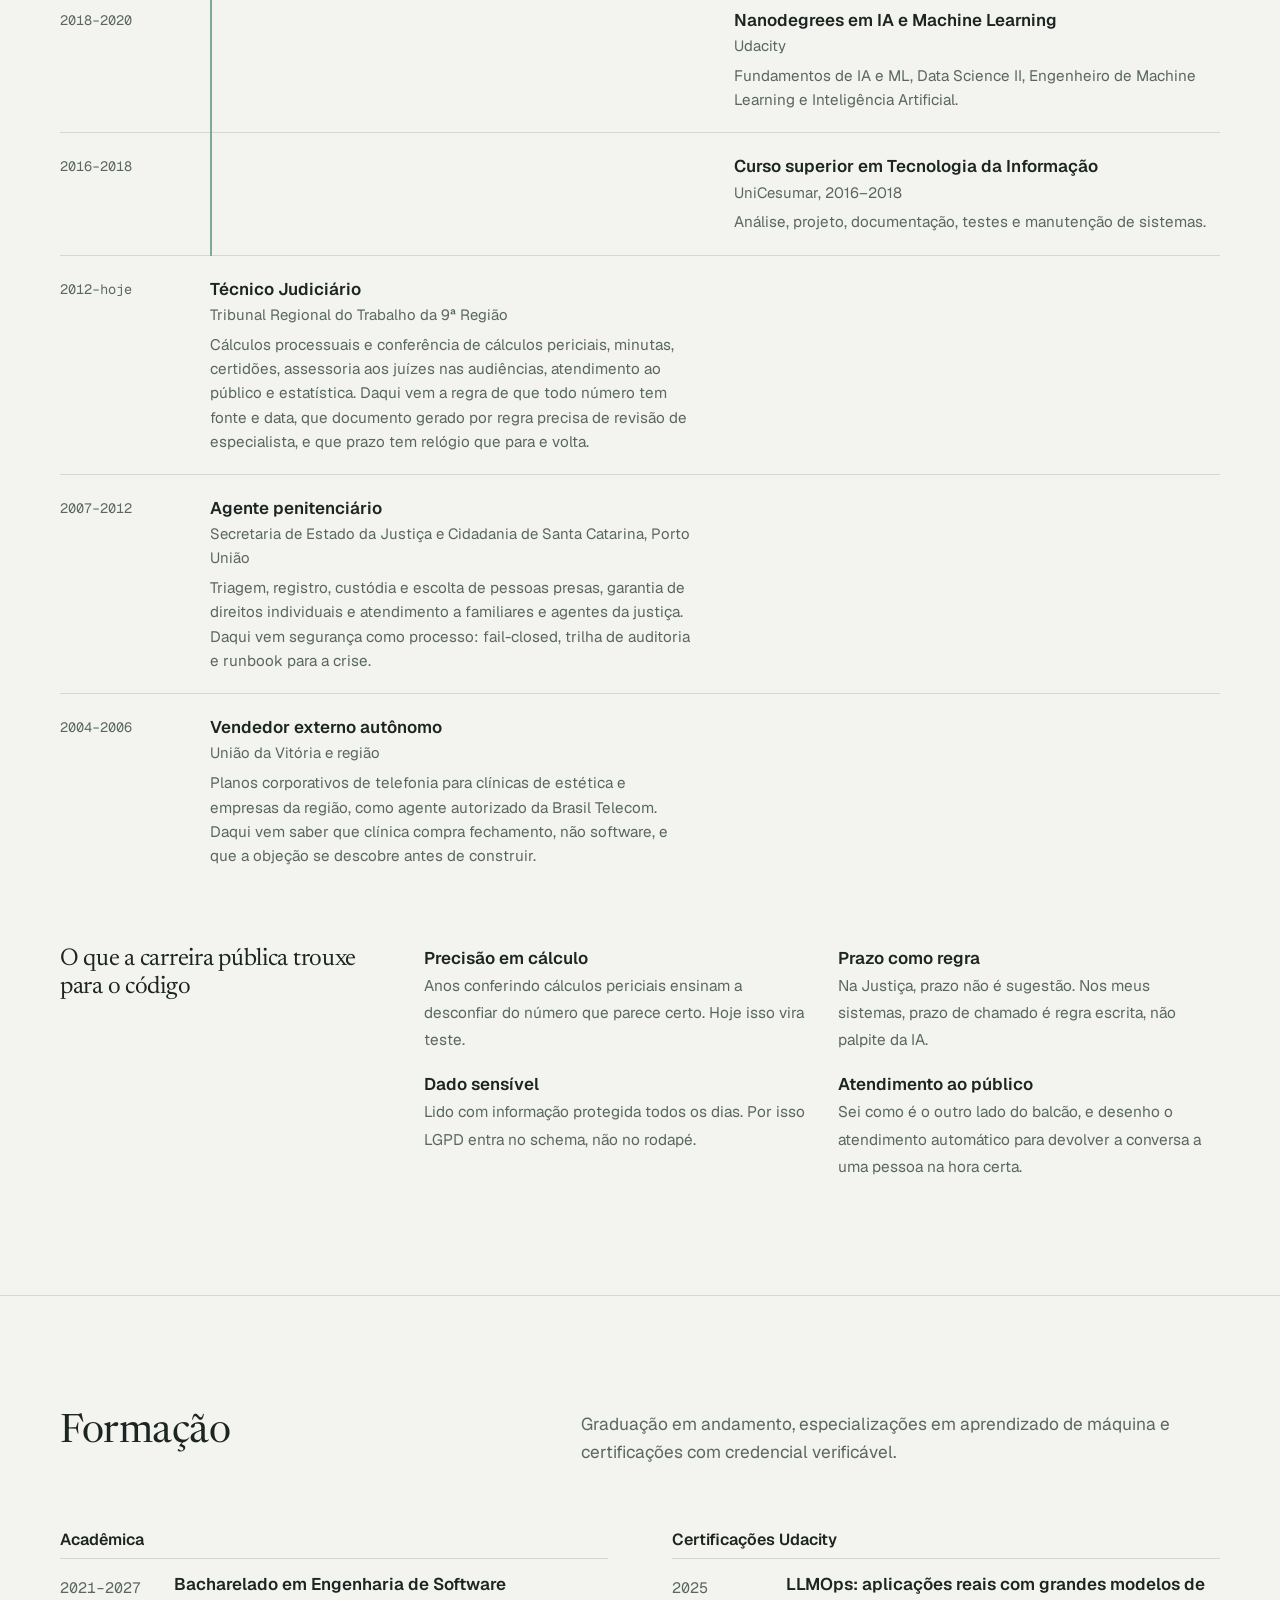
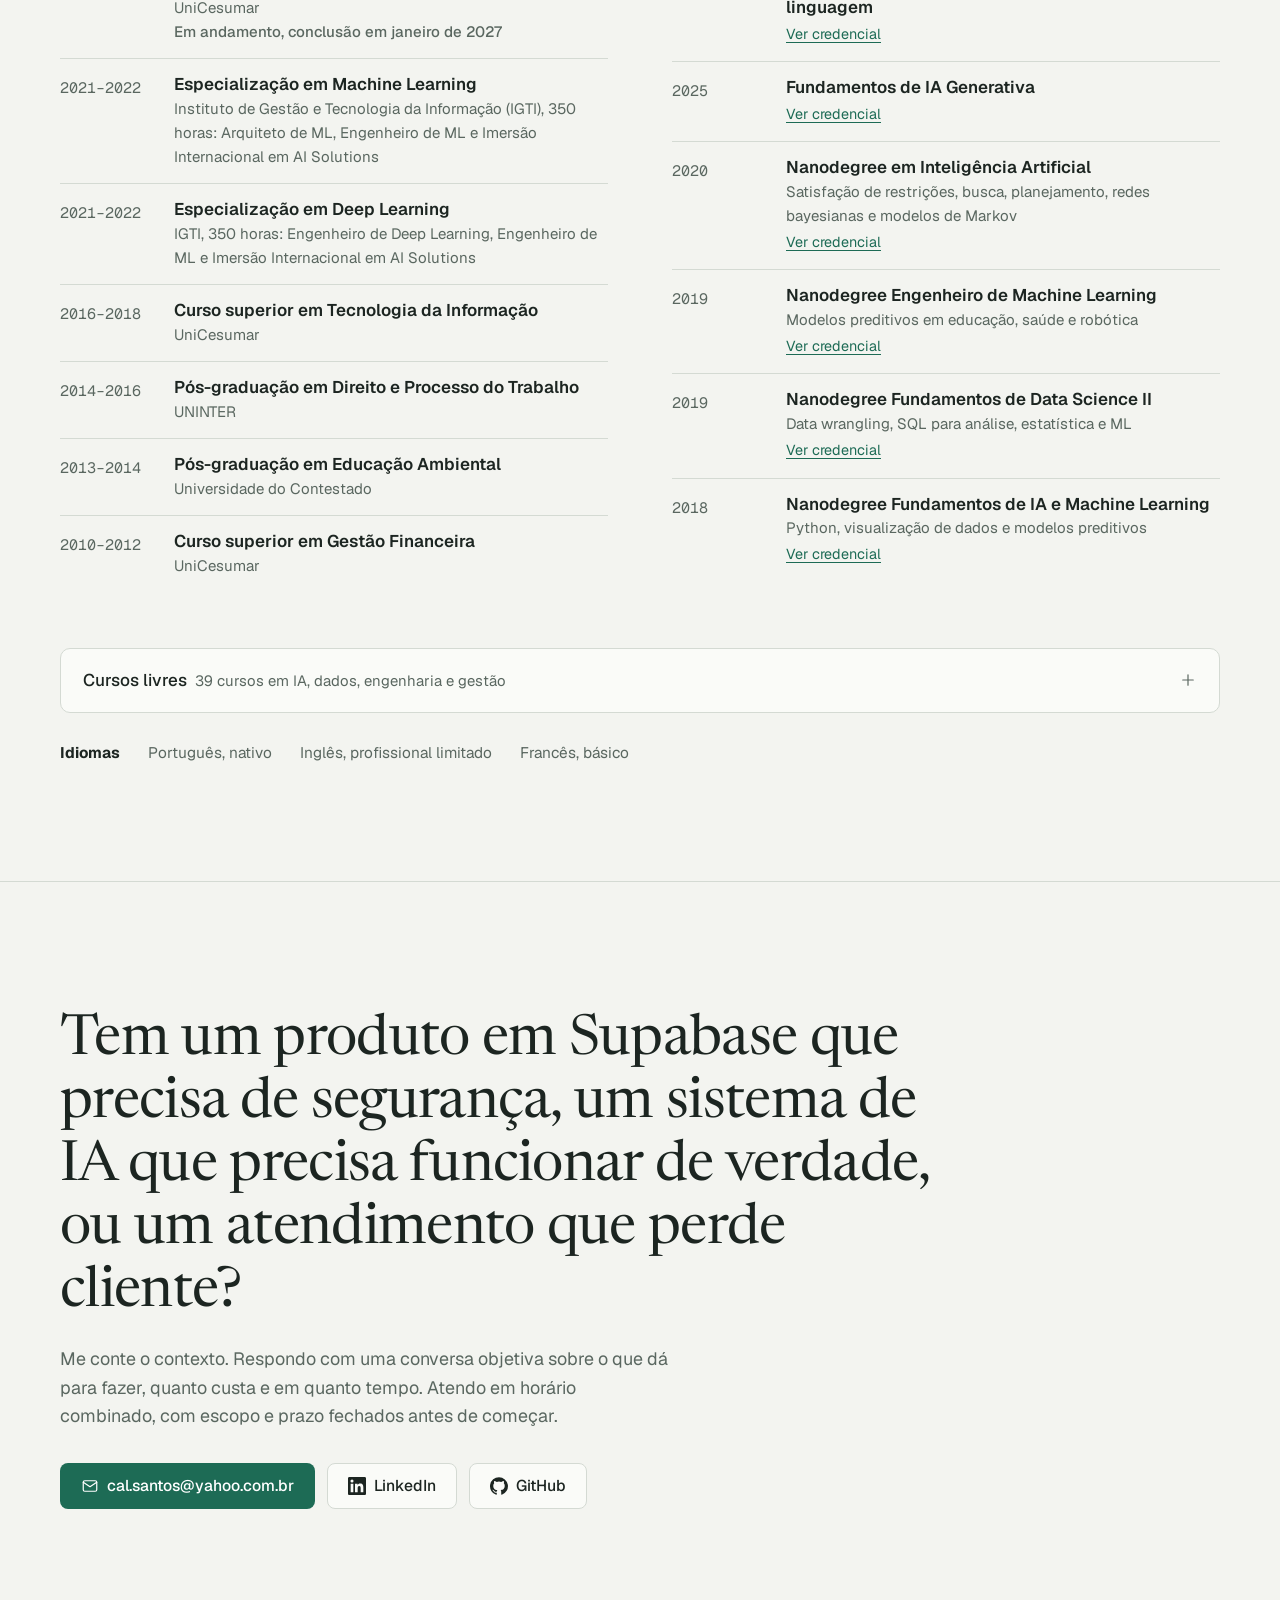
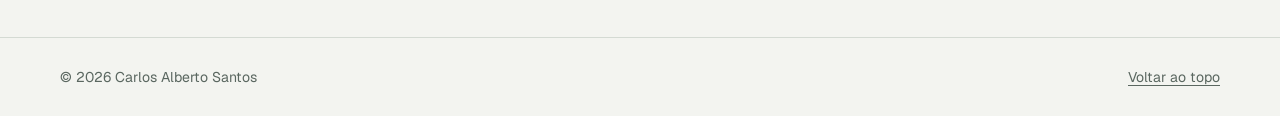
==== commit e6bfeeac: "oferta: página da avaliação técnica de IA em cinco dias úteis Nova página engenharia-de-ia.html com " ====
--- a/index.html
+++ b/index.html
@@ -237,6 +237,7 @@
               <li><strong>Transbordo para humano com mecanismo</strong><span>Quando o sistema não deve decidir sozinho, a conversa vai para uma pessoa por regra escrita, não por promessa.</span></li>
             </ul>
             <p class="offer-price">Por hora ou por pacote, com teto de horas por semana</p>
+            <p class="offer-link"><a href="engenharia-de-ia.html">Começa por uma avaliação de cinco dias úteis</a></p>
           </div>
           <div class="offer-col">
             <h3>Atendimento e automação para clínicas e escritórios</h3>
--- a/assets/site.css
+++ b/assets/site.css
@@ -229,6 +229,7 @@
 .offer-tres { grid-template-columns: repeat(3, minmax(0, 1fr)); }
 .offer-col > .offer-price { margin: 18px 0 0; padding-top: 14px; border-top: 1px solid var(--rule); color: var(--ink); font-size: 0.92rem; }
 .offer-note { margin-top: clamp(24px, 3vw, 36px); color: var(--muted); max-width: 44rem; }
+.offer-col > .offer-link { margin: 12px 0 0; font-size: 0.95rem; }
 @media (max-width: 1000px) { .offer-tres { grid-template-columns: 1fr; } }
 
 /* ---------- Projetos ---------- */
